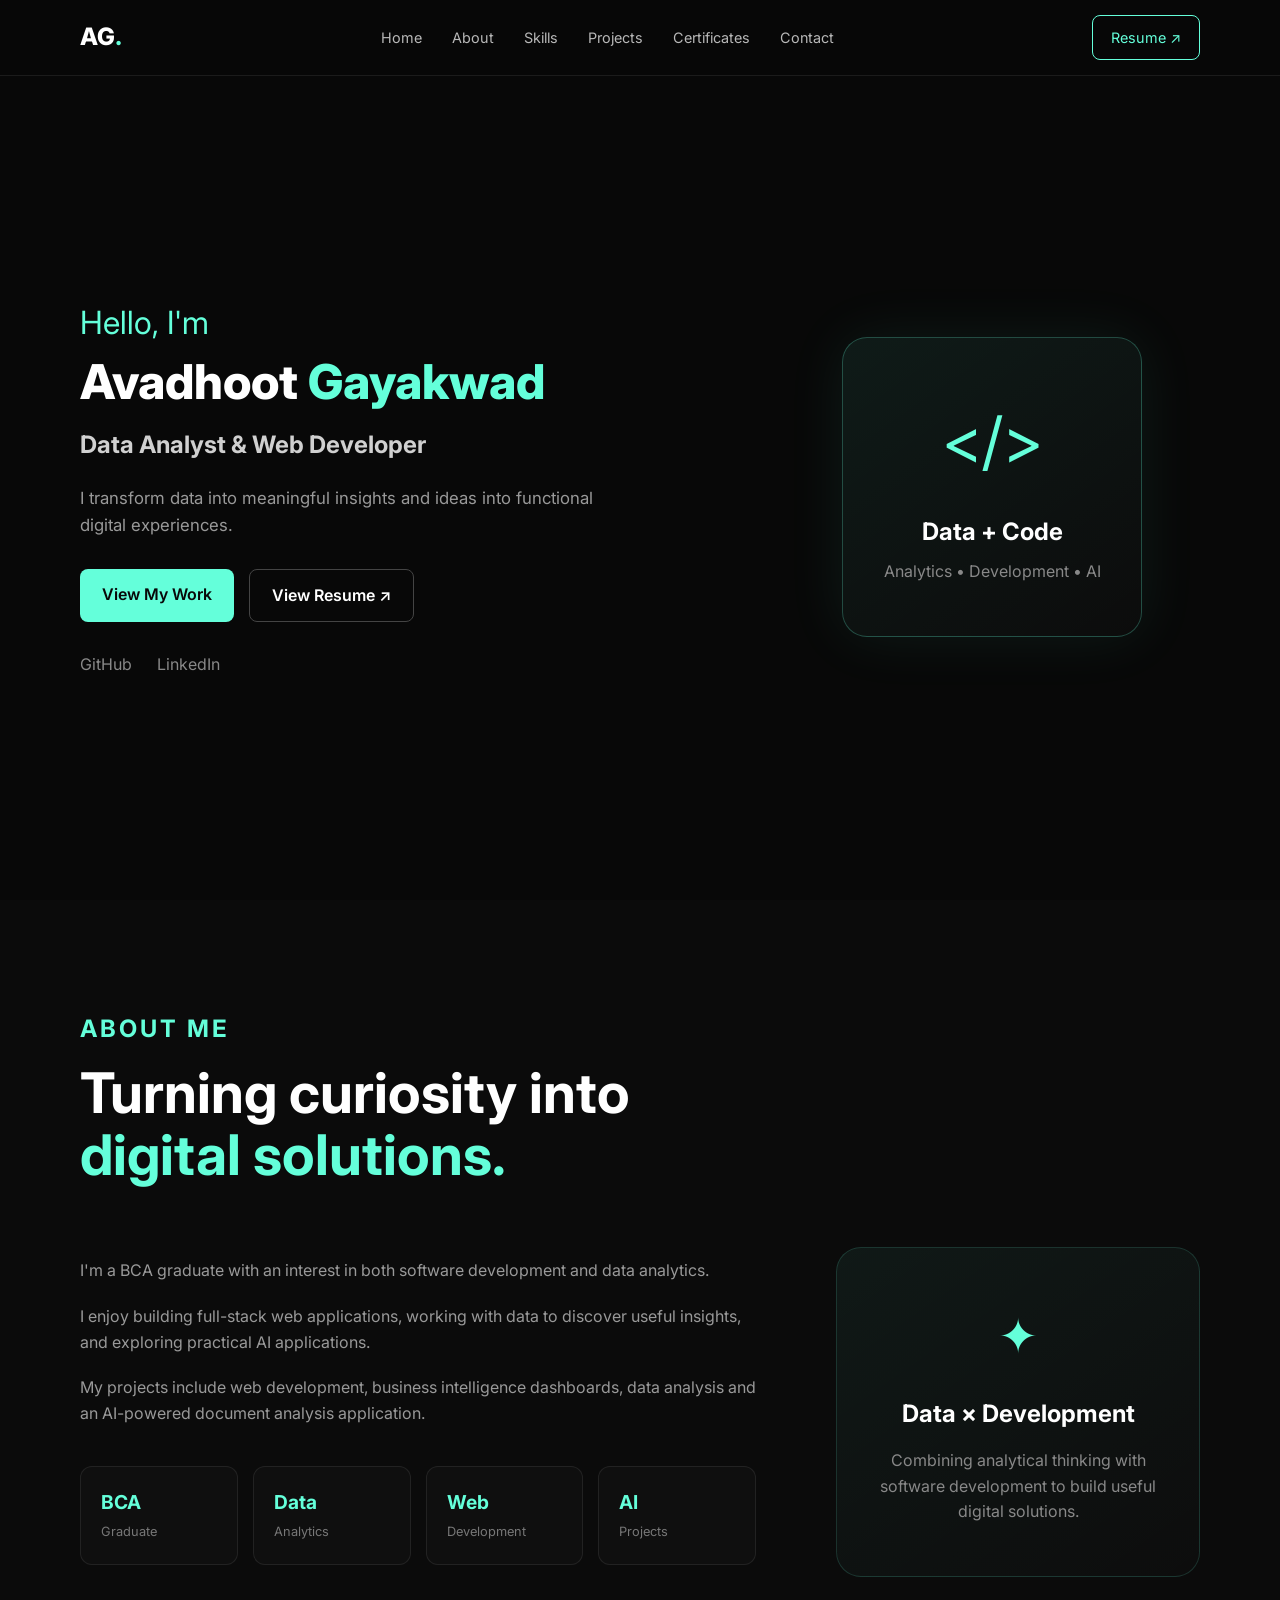
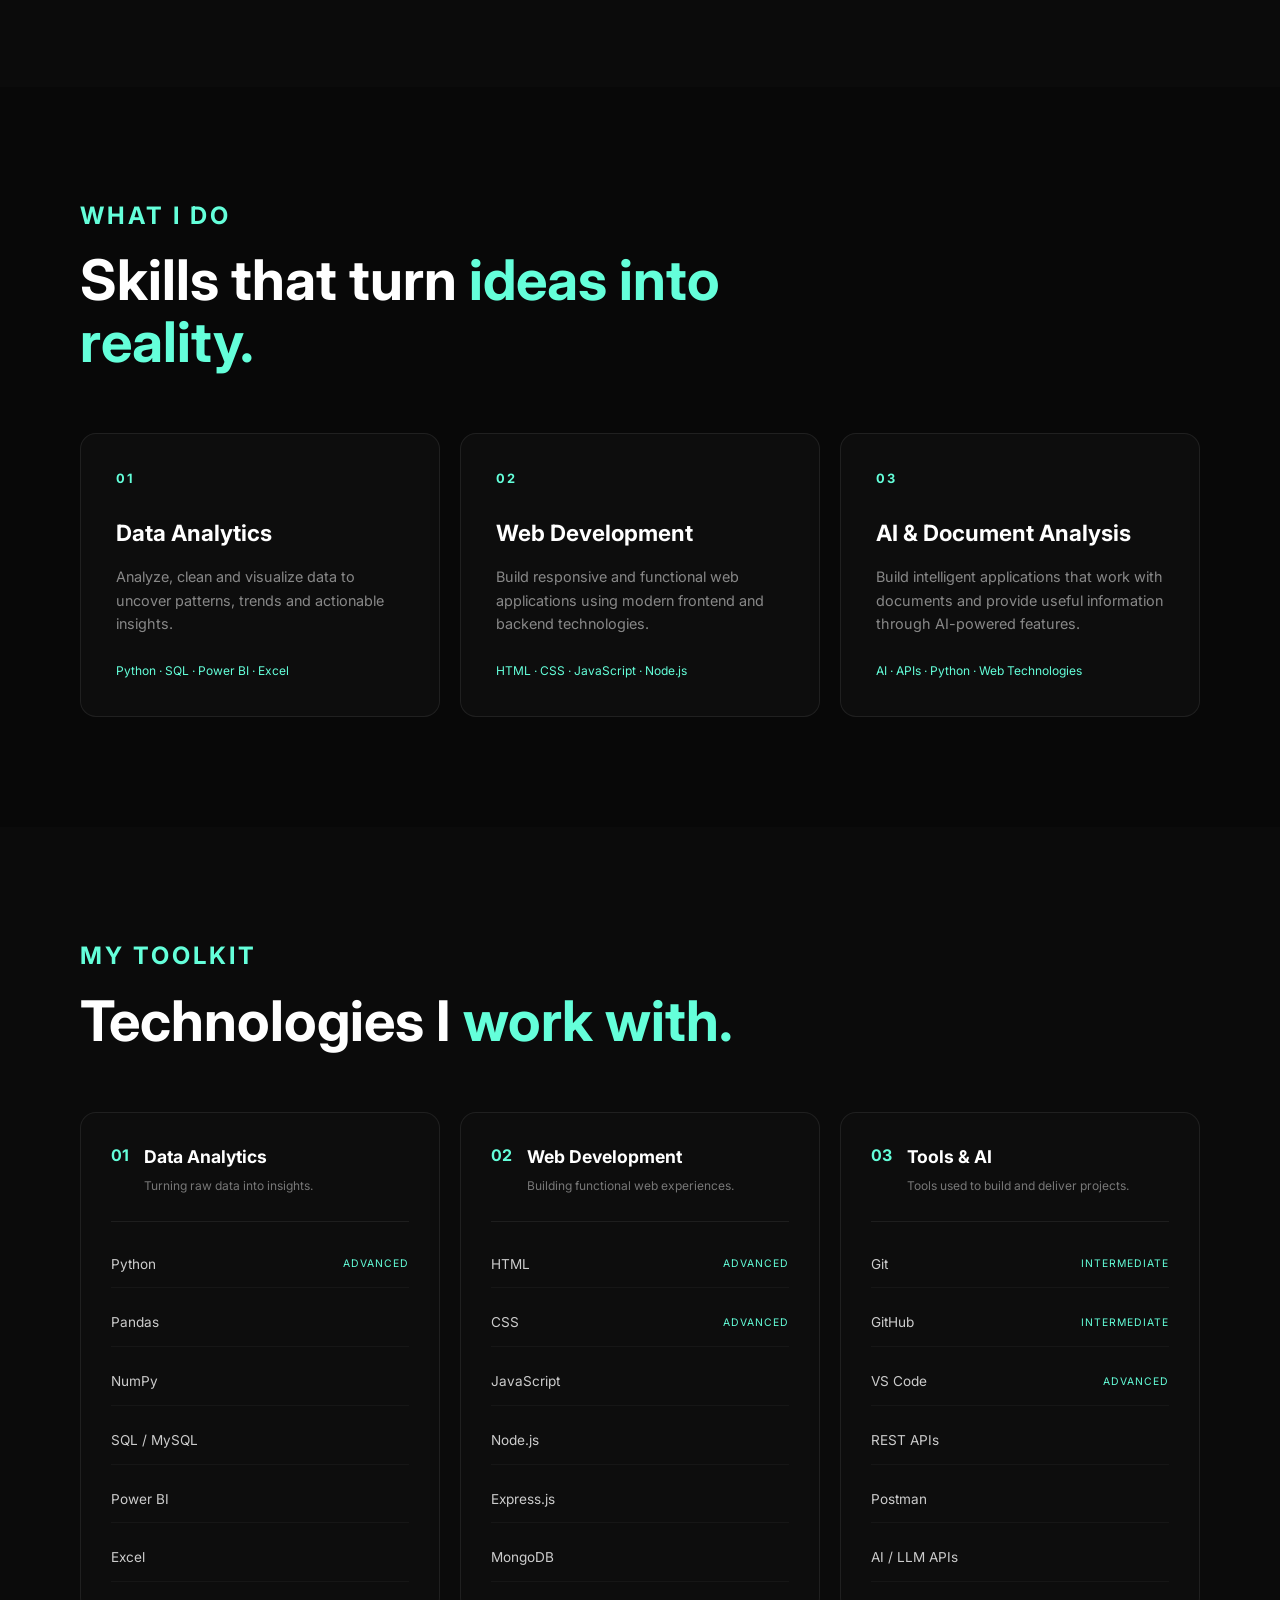
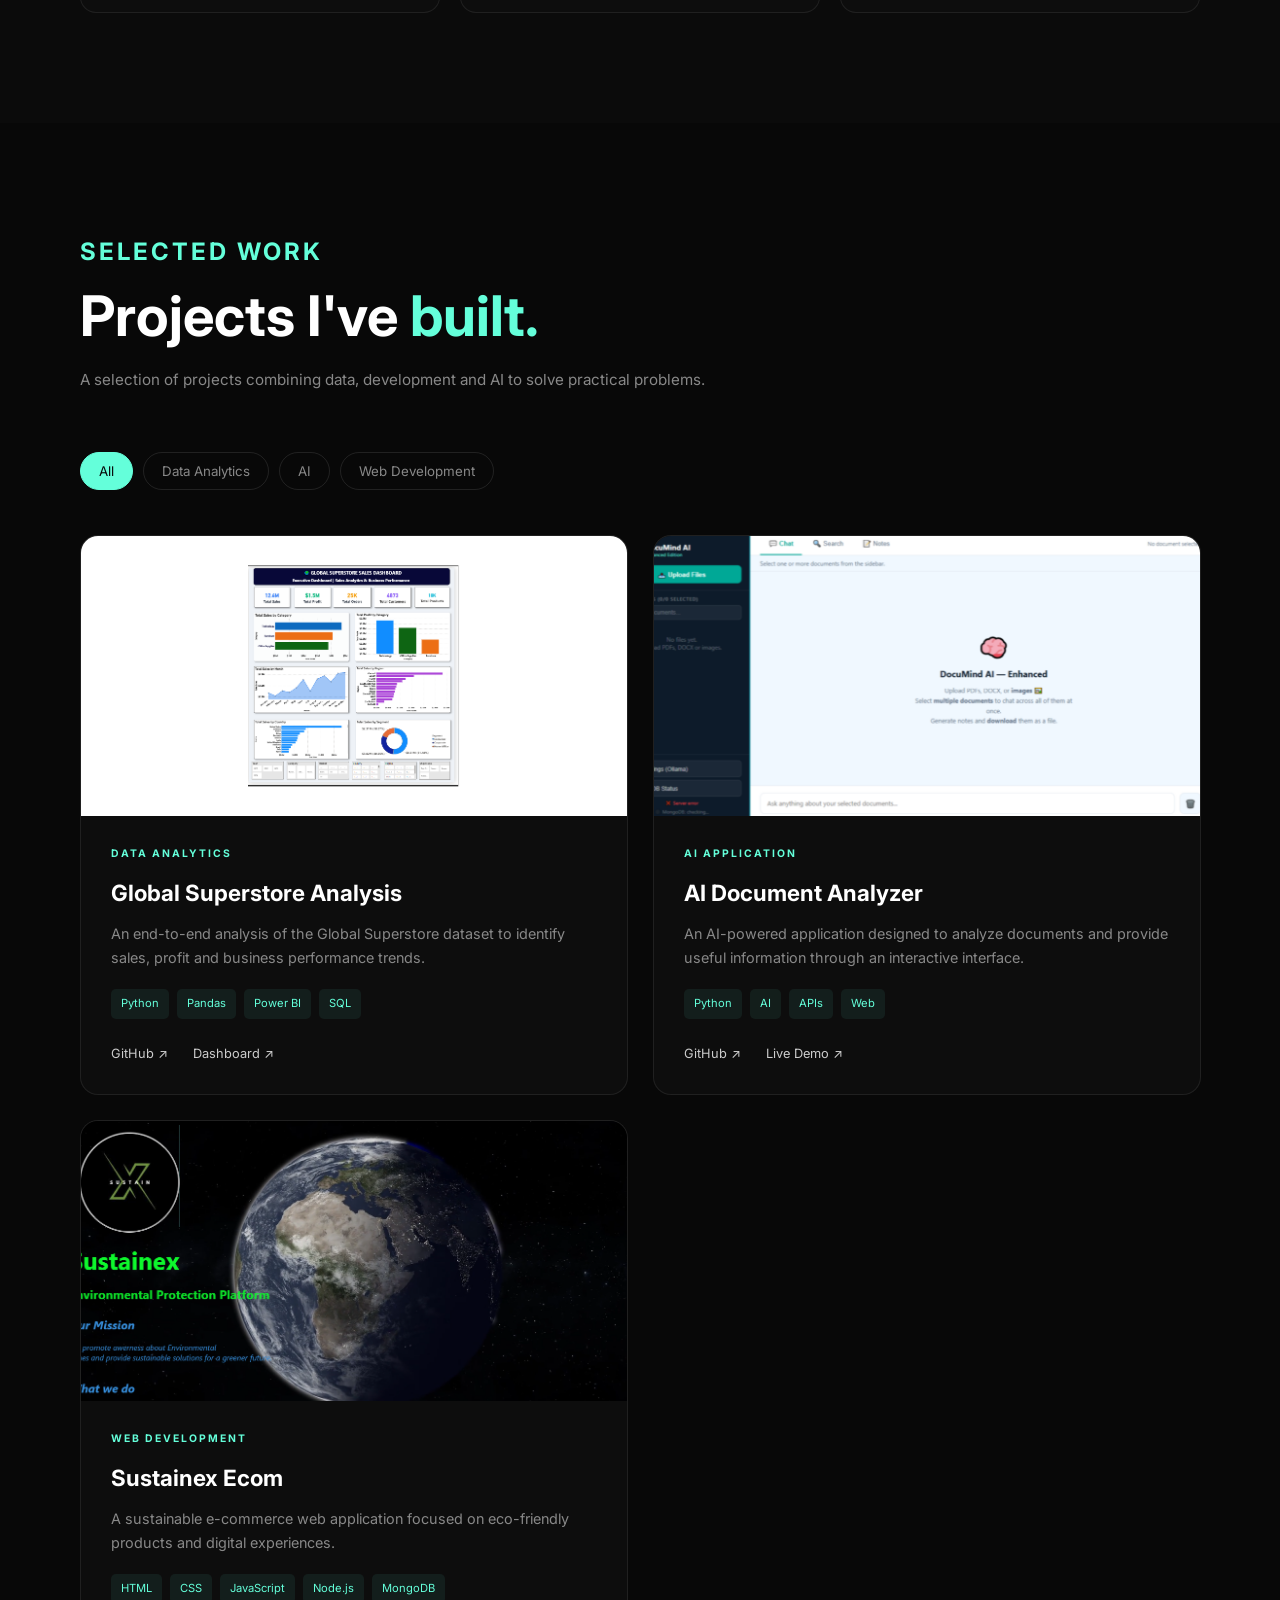
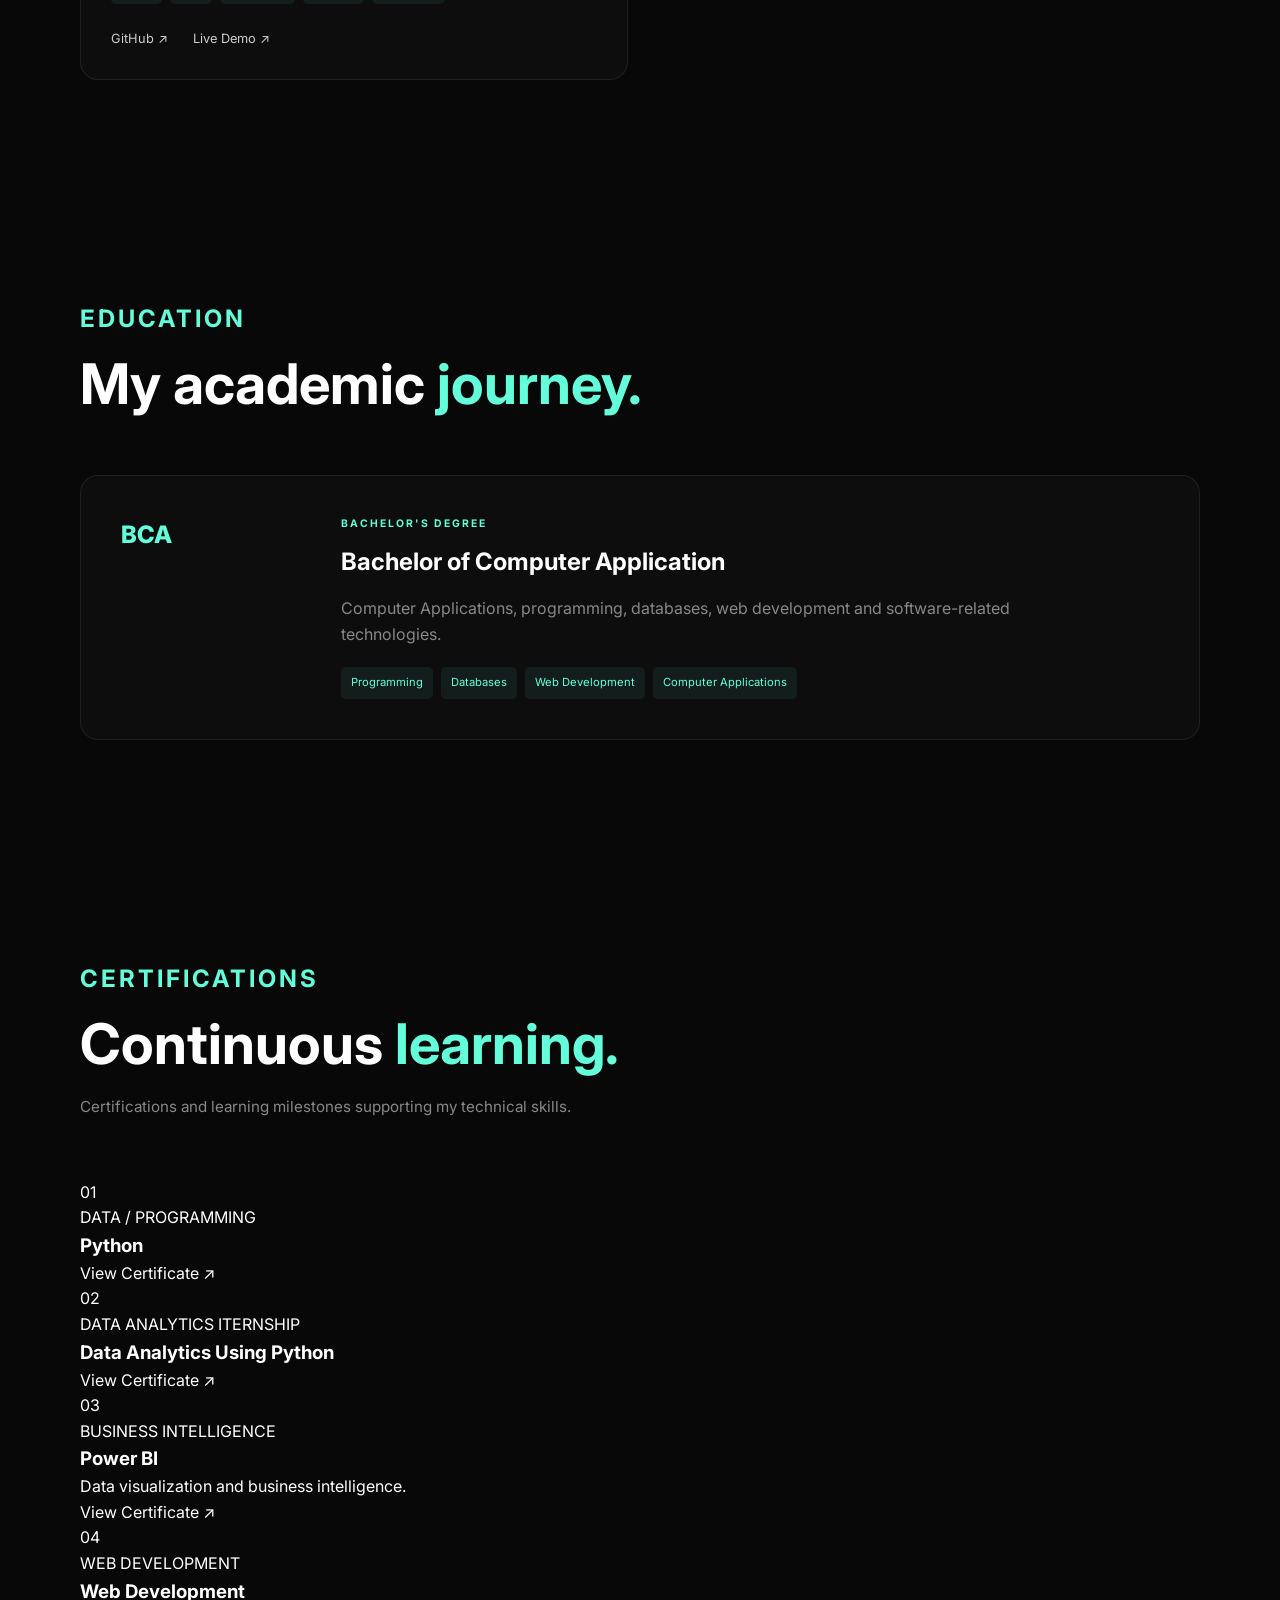
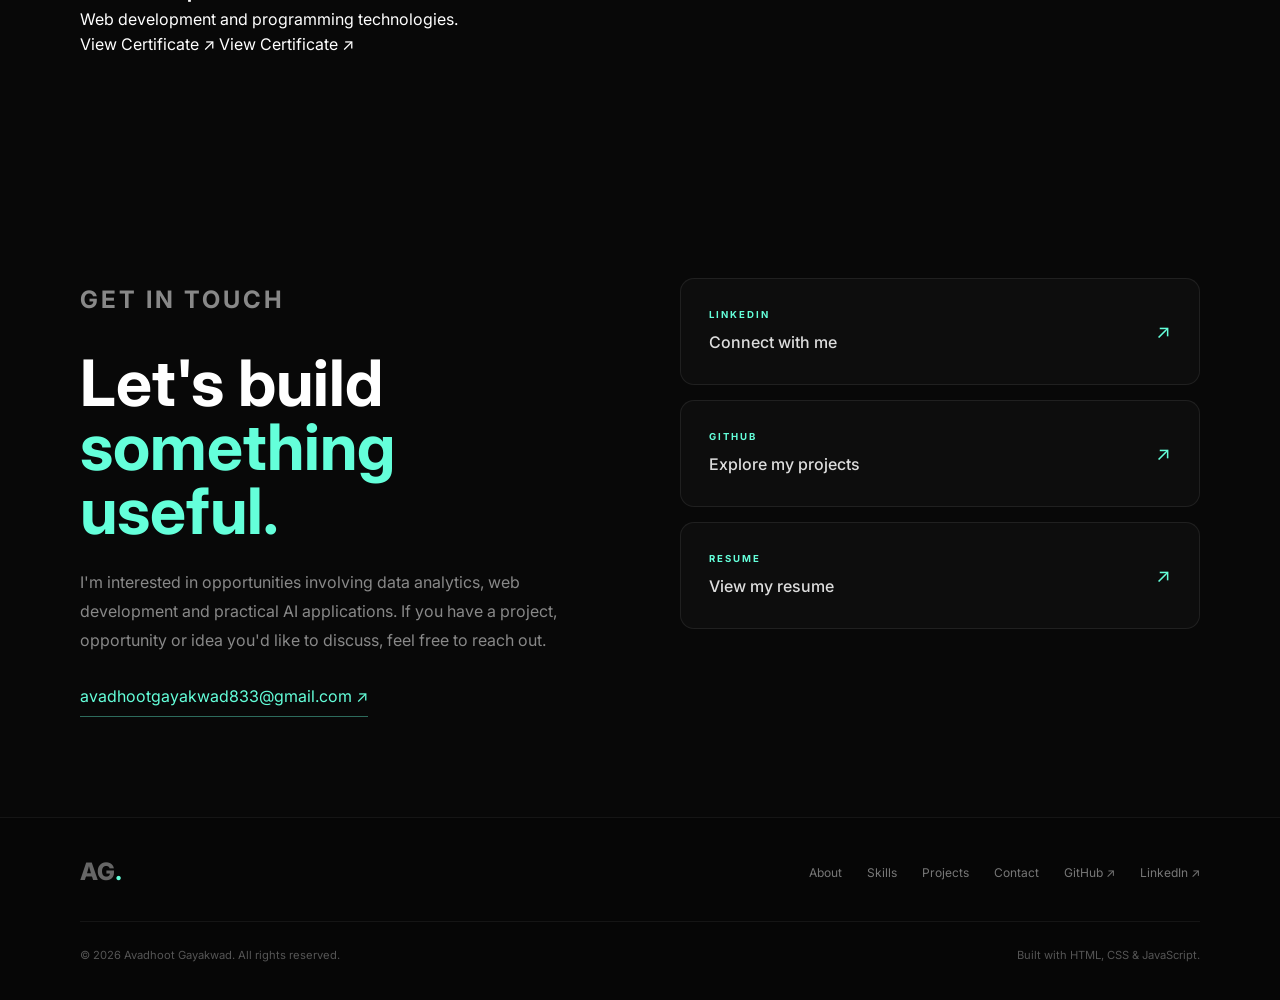
==== index.html @ 8ef0be84 "Initial portfolio website" ====
<!DOCTYPE html>
<html lang="en">
<head>
    <meta charset="UTF-8">

    <meta name="viewport" content="width=device-width, initial-scale=1.0">

    <meta name="description"
          content="Avadhoot Gayakwad - Data Analyst and Web Developer Portfolio"
    >

    <meta
    property="og:title"
    content="Avadhoot Gayakwad | Full Stack Developer & Data Analyst"
    >

    <meta
    property="og:description"
    content="Explore my projects in full-stack development, data analytics, Power BI, and AI applications."
    >

    <meta
    property="og:type"
    content="website"
    >

    <link rel="icon"type="image/png"href="assets/icons/favicon.jpg">

    <title>Avadhoot Gayakwad | Data Analyst & Web Developer</title>

    <!-- Google Font -->
    <link rel="preconnect" href="https://fonts.googleapis.com">
    <link rel="preconnect" href="https://fonts.gstatic.com" crossorigin>

    <link href="https://fonts.googleapis.com/css2?family=Inter:wght@400;500;600;700;800&display=swap"
          rel="stylesheet">

    <!-- CSS -->
    <link rel="stylesheet" href="css/style.css">
</head>

<body>

    <header class="navbar">

    <div class="container nav-container">

        <a href="#home" class="logo">
            AG<span>.</span>
        </a>

        <nav class="nav-menu">

            <a href="#home"class="nav-link">Home</a>
           <a href="#about"class="nav-link">About</a>
            <a href="#skills"class="nav-link">Skills</a>
            <a href="#projects"class="nav-link">Projects</a>
            <a href="#certificates"class="nav-link">Certificates</a>
            <a href="#contact"class="nav-link">Contact</a>

        </nav>

        <a
           href="Resume/Avadhoot_Gayakwad_Resume.pdf"
           class="nav-button"
           target="_blank"
        >
           Resume ↗
        </a>

        <button
    class="mobile-menu-btn"
    aria-label="Open navigation menu"
    aria-expanded="false"
>
    ☰
</button>

    </div>

</header>
<main>

<section id="home" class="hero">

    <div class="container hero-container">

        <div class="hero-content">

            <p class="hero-intro">
                Hello, I'm
            </p>

            <h1>
                Avadhoot
                <span>Gayakwad</span>
            </h1>

            <h2>
                Data Analyst & Web Developer
            </h2>

            <p class="hero-description">
                I transform data into meaningful insights
                and ideas into functional digital experiences.
            </p>

            <div class="hero-buttons">

                <a
                   href="#projects"
                   class="btn btn-primary"
                >
                    View My Work
                </a>

                 <a
                   href="Resume/Avadhoot_Gayakwad_Resume.pdf"
                   class="btn btn-secondary"
                   target="_blank"
                >
                   View Resume ↗
                </a>

            </div>

            <div class="hero-socials">

                <a href="https://github.com/Avadhootgayakwad" target="_blank">
                    GitHub
                </a>

                <a href="https://www.linkedin.com/in/avadhoot-gayakwad-532940318/" target="_blank">
                    LinkedIn
                </a>

            </div>

        </div>

        <div class="hero-visual">

            <div class="hero-card">

                <div class="card-icon">
                    &lt;/&gt;
                </div>

                <h3>
                    Data + Code
                </h3>

                <p>
                    Analytics • Development • AI
                </p>

            </div>

        </div>

    </div>

</section>
    <section
     id="about"
     class="about section reveal"
     >

    <div class="container">

        <div class="section-heading">
            <p class="section-label">ABOUT ME</p>

            <h2>
                Turning curiosity into
                <span>digital solutions.</span>
            </h2>
        </div>


        <div class="about-grid">

            <div class="about-text">

                <p>
                    I'm a BCA graduate with an interest in both software
                    development and data analytics.
                </p>

                <p>
                    I enjoy building full-stack web applications, working
                    with data to discover useful insights, and exploring
                    practical AI applications.
                </p>

                <p>
                    My projects include web development, business
                    intelligence dashboards, data analysis and an
                    AI-powered document analysis application.
                </p>

                <div class="about-highlights">

                    <div class="highlight">
                        <strong>BCA</strong>
                        <span>Graduate</span>
                    </div>

                    <div class="highlight">
                        <strong>Data</strong>
                        <span>Analytics</span>
                    </div>

                    <div class="highlight">
                        <strong>Web</strong>
                        <span>Development</span>
                    </div>

                    <div class="highlight">
                        <strong>AI</strong>
                        <span>Projects</span>
                    </div>

                </div>

            </div>


            <div class="about-card">

                <div class="about-card-icon">
                    ✦
                </div>

                <h3>
                    Data × Development
                </h3>

                <p>
                    Combining analytical thinking with
                    software development to build useful
                    digital solutions.
                </p>

            </div>

        </div>

    </div>

</section>
<section class="services section">

    <div class="container">

        <div class="section-heading">

            <p class="section-label">WHAT I DO</p>

            <h2>
                Skills that turn
                <span>ideas into reality.</span>
            </h2>

        </div>


        <div class="services-grid">


            <div class="service-card">

                <div class="service-number">
                    01
                </div>

                <h3>
                    Data Analytics
                </h3>

                <p>
                    Analyze, clean and visualize data to
                    uncover patterns, trends and actionable
                    insights.
                </p>

                <div class="service-tools">
                    Python · SQL · Power BI · Excel
                </div>

            </div>


            <div class="service-card">

                <div class="service-number">
                    02
                </div>

                <h3>
                    Web Development
                </h3>

                <p>
                    Build responsive and functional web
                    applications using modern frontend
                    and backend technologies.
                </p>

                <div class="service-tools">
                    HTML · CSS · JavaScript · Node.js
                </div>

            </div>


            <div class="service-card">

                <div class="service-number">
                    03
                </div>

                <h3>
                    AI & Document Analysis
                </h3>

                <p>
                    Build intelligent applications that
                    work with documents and provide useful
                    information through AI-powered features.
                </p>

                <div class="service-tools">
                    AI · APIs · Python · Web Technologies
                </div>

            </div>


        </div>

    </div>

</section>
     <section
       id="skills"
       class="skills section reveal"
      >

    <div class="container">

        <div class="section-heading">

            <p class="section-label">MY TOOLKIT</p>

            <h2>
                Technologies I
                <span>work with.</span>
            </h2>

        </div>


        <div class="skills-container">


            <!-- DATA ANALYTICS -->

            <div class="skill-category">

                <div class="skill-category-header">

                    <span class="skill-icon">01</span>

                    <div>
                        <h3>Data Analytics</h3>

                        <p>
                            Turning raw data into insights.
                        </p>
                    </div>

                </div>


                <div class="skills-list">

                    <div class="skill-item">
                        <span>Python</span>
                        <span class="skill-level">Advanced</span>
                    </div>

                    <div class="skill-item">
                        <span>Pandas</span>
                        <span class="skill-level"></span>
                    </div>

                    <div class="skill-item">
                        <span>NumPy</span>
                        <span class="skill-level"></span>
                    </div>

                    <div class="skill-item">
                        <span>SQL / MySQL</span>
                        <span class="skill-level"></span>
                    </div>

                    <div class="skill-item">
                        <span>Power BI</span>
                        <span class="skill-level"></span>
                    </div>

                    <div class="skill-item">
                        <span>Excel</span>
                        <span class="skill-level"></span>
                    </div>

                </div>

            </div>


            <!-- WEB DEVELOPMENT -->

            <div class="skill-category">

                <div class="skill-category-header">

                    <span class="skill-icon">02</span>

                    <div>

                        <h3>Web Development</h3>

                        <p>
                            Building functional web experiences.
                        </p>

                    </div>

                </div>


                <div class="skills-list">

                    <div class="skill-item">
                        <span>HTML</span>
                        <span class="skill-level">Advanced</span>
                    </div>

                    <div class="skill-item">
                        <span>CSS</span>
                        <span class="skill-level">Advanced</span>
                    </div>

                    <div class="skill-item">
                        <span>JavaScript</span>
                        <span class="skill-level"></span>
                    </div>

                    <div class="skill-item">
                        <span>Node.js</span>
                        <span class="skill-level"></span>
                    </div>

                    <div class="skill-item">
                        <span>Express.js</span>
                        <span class="skill-level"></span>
                    </div>

                    <div class="skill-item">
                        <span>MongoDB</span>
                        <span class="skill-level"></span>
                    </div>

                </div>

            </div>


            <!-- TOOLS & AI -->

            <div class="skill-category">

                <div class="skill-category-header">

                    <span class="skill-icon">03</span>

                    <div>

                        <h3>Tools & AI</h3>

                        <p>
                            Tools used to build and deliver projects.
                        </p>

                    </div>

                </div>


                <div class="skills-list">

                    <div class="skill-item">
                        <span>Git</span>
                        <span class="skill-level">Intermediate</span>
                    </div>

                    <div class="skill-item">
                        <span>GitHub</span>
                        <span class="skill-level">Intermediate</span>
                    </div>

                    <div class="skill-item">
                        <span>VS Code</span>
                        <span class="skill-level">Advanced</span>
                    </div>

                    <div class="skill-item">
                        <span>REST APIs</span>
                        <span class="skill-level"></span>
                    </div>

                    <div class="skill-item">
                        <span>Postman</span>
                        <span class="skill-level"></span>
                    </div>

                    <div class="skill-item">
                        <span>AI / LLM APIs</span>
                        <span class="skill-level"></span>
                    </div>

                </div>

            </div>


        </div>

    </div>

</section>
  <section
    id="projects"
    class="projects section reveal"
   >

    <div class="container">

        <div class="section-heading">

            <p class="section-label">SELECTED WORK</p>

            <h2>
                Projects I've
                <span>built.</span>
            </h2>

            <p class="section-subtitle">
                A selection of projects combining data,
                development and AI to solve practical problems.
            </p>

        </div>


        <!-- PROJECT FILTER -->

        <div class="project-filters">

            <button class="filter-btn active" data-filter="all">
                All
            </button>

            <button class="filter-btn" data-filter="analytics">
                Data Analytics
            </button>

            <button class="filter-btn" data-filter="ai">
                AI
            </button>

            <button class="filter-btn" data-filter="web">
                Web Development
            </button>

        </div>


        <!-- PROJECT GRID -->

        <div class="projects-grid">


            <!-- PROJECT 1 -->

            <article class="project-card reveal"data-category="analytics">

                <div class="project-image">

                    <img
                        src="Images/Dashboard/superstore-main.png"
                        alt="Global Superstore Power BI Dashboard"
                    >

                    <div class="project-overlay">

                        <a
                           href="projects/global-superstore.html"
                           class="project-link"
                        >
                          View Project ↗
                        </a>

                    </div>

                </div>


                <div class="project-content">

                    <div class="project-meta">
                        DATA ANALYTICS
                    </div>

                    <h3>
                        Global Superstore Analysis
                    </h3>

                    <p>
                        An end-to-end analysis of the Global
                        Superstore dataset to identify sales,
                        profit and business performance trends.
                    </p>


                    <div class="project-tech">

                        <span>Python</span>
                        <span>Pandas</span>
                        <span>Power BI</span>
                        <span>SQL</span>

                    </div>


                    <div class="project-actions">

                        <a href="#" target="_blank">
                            GitHub ↗
                        </a>

                        <a href="#" target="_blank">
                            Dashboard ↗
                        </a>

                    </div>

                </div>

            </article>


            <!-- PROJECT 2 -->

            <article class="project-card reveal"style="transition-delay: 0.1s;"data-category="ai">

                <div class="project-image">

                    <img
                        src="Images/AI-Document-Analyzer/ai-home.png"
                        alt="AI Document Analyzer"
                    >
                    <img
                        src="Images/AI-Document-Analyzer/ai2.png"
                        alt="AI Document Analyzer"
                    >

                    <div class="project-overlay">

                        <a
                          href="projects/ai-document-analyzer.html"
                          class="project-link"
                        >
                        View Project ↗
                        </a>

                    </div>

                </div>


                <div class="project-content">

                    <div class="project-meta">
                        AI APPLICATION
                    </div>

                    <h3>
                        AI Document Analyzer
                    </h3>

                    <p>
                        An AI-powered application designed to
                        analyze documents and provide useful
                        information through an interactive interface.
                    </p>


                    <div class="project-tech">

                        <span>Python</span>
                        <span>AI</span>
                        <span>APIs</span>
                        <span>Web</span>

                    </div>


                    <div class="project-actions">

                        <a href="#" target="_blank">
                            GitHub ↗
                        </a>

                        <a href="#" target="_blank">
                            Live Demo ↗
                        </a>

                    </div>

                </div>

            </article>


            <!-- PROJECT 3 -->

            <article class="project-card reveal"style="transition-delay: 0.2s;"data-category="web">

                <div class="project-image">

                    <img
                        src="Images/Web-Projects/sustainex-home.png"
                        alt="Sustainex Ecom website"
                    >

                    <div class="project-overlay">

                        <a
                           href="projects/sustainex-ecom.html"
                           class="project-link"
                        >
                           View Project ↗
                        </a>

                    </div>

                </div>


                <div class="project-content">

                    <div class="project-meta">
                        WEB DEVELOPMENT
                    </div>

                    <h3>
                        Sustainex Ecom
                    </h3>

                    <p>
                        A sustainable e-commerce web application
                        focused on eco-friendly products and
                        digital experiences.
                    </p>


                    <div class="project-tech">

                        <span>HTML</span>
                        <span>CSS</span>
                        <span>JavaScript</span>
                        <span>Node.js</span>
                        <span>MongoDB</span>

                    </div>


                    <div class="project-actions">

                        <a href="#" target="_blank">
                            GitHub ↗
                        </a>

                        <a href="#" target="_blank">
                            Live Demo ↗
                        </a>

                    </div>

                </div>

            </article>


        </div>

    </div>

</section>
  <section
    id="education"
    class="education section reveal"
   >

    <div class="container">

        <div class="section-heading">

            <p class="section-label">
                EDUCATION
            </p>

            <h2>
                My academic
                <span>journey.</span>
            </h2>

        </div>


        <div class="education-card">

            <div class="education-year">
                BCA
            </div>


            <div class="education-content">

                <p class="education-type">
                    BACHELOR'S DEGREE
                </p>

                <h3>
                    Bachelor of Computer Application
                </h3>

                <p class="education-description">
                    Computer Applications, programming,
                    databases, web development and
                    software-related technologies.
                </p>

                <div class="education-tags">

                    <span>Programming</span>
                    <span>Databases</span>
                    <span>Web Development</span>
                    <span>Computer Applications</span>

                </div>

            </div>

        </div>

    </div>

</section>
    <section
    id="certificates"
    class="certificates section reveal"
    >

    <div class="container">

        <div class="section-heading">

            <p class="section-label">
                CERTIFICATIONS
            </p>

            <h2>
                Continuous
                <span>learning.</span>
            </h2>

            <p class="section-subtitle">
                Certifications and learning milestones
                supporting my technical skills.
            </p>

        </div>


        <div class="certificates-grid">


            <article class="certificate-card">

                <div class="certificate-number">
                    01
                </div>

                <div>

                    <p class="certificate-category">
                        DATA / PROGRAMMING
                    </p>

                    <h3>
                        Python
                    </h3>

                    <p>
                       
                    </p>

                    <a
                        href="#"
                        class="certificate-link"
                        target="_blank"
                    >
                        View Certificate ↗
                    </a>

                </div>

            </article>



            <article class="certificate-card">

                <div class="certificate-number">
                    02
                </div>

                <div>

                    <p class="certificate-category">
                        DATA ANALYTICS ITERNSHIP
                    </p>

                    <h3>
                        Data Analytics Using Python
                    </h3>

                    <p>
                        
                    </p>

                    <a
                        href="Certificates/InterneShip.pdf"
                        class="certificate-link"
                        target="_blank"
                    >
                        View Certificate ↗
                    </a>

                </div>

            </article>



            <article class="certificate-card">

                <div class="certificate-number">
                    03
                </div>

                <div>

                    <p class="certificate-category">
                        BUSINESS INTELLIGENCE
                    </p>

                    <h3>
                        Power BI
                    </h3>

                    <p>
                        Data visualization and
                        business intelligence.
                    </p>

                    <a
                        href="Certificates/PowerBI_Certification.pdf"
                        class="certificate-link"
                        target="_blank"
                    >
                        View Certificate ↗
                    </a>

                </div>

            </article>



            <article class="certificate-card">

                <div class="certificate-number">
                    04
                </div>

                <div>

                    <p class="certificate-category">
                        WEB DEVELOPMENT
                    </p>

                    <h3>
                        Web Development
                    </h3>

                    <p>
                        Web development and
                        programming technologies.
                    </p>

                    <a
                        href="Certificates/backend.pdf"
                        class="certificate-link"
                        target="_blank"
                    >
                        View Certificate ↗
                    </a>
                     <a
                        href="Certificates/FrontEndCertification.jpg"
                        class="certificate-link"
                        target="_blank"
                    >
                        View Certificate ↗
                    </a>

                </div>

            </article>


        </div>

    </div>

</section>
   <section
    id="contact"
    class="contact section reveal"
    >
    <div class="container">

        <div class="contact-grid">


            <!-- LEFT SIDE -->

            <div class="contact-intro">

                <p class="section-label">
                    GET IN TOUCH
                </p>


                <h2>

                    Let's build
                    <span>something useful.</span>

                </h2>


                <p>

                    I'm interested in opportunities involving
                    data analytics, web development and
                    practical AI applications.

                    If you have a project, opportunity or
                    idea you'd like to discuss, feel free
                    to reach out.

                </p>


                <a
                    href="mailto:avadhootgayakwad833@gmail.com"
                    class="email-link"
                >
                    avadhootgayakwad833@gmail.com ↗
                </a>

            </div>



            <!-- RIGHT SIDE -->

            <div class="contact-links">


                <a
                    href="https://www.linkedin.com/in/avadhoot-gayakwad-532940318/"
                    class="contact-card"
                    target="_blank"
                >

                    <div>

                        <span class="contact-type">
                            LINKEDIN
                        </span>

                        <h3>
                            Connect with me
                        </h3>

                    </div>

                    <span class="contact-arrow">
                        ↗
                    </span>

                </a>



                <a
                    href="https://github.com/Avadhootgayakwad"
                    class="contact-card"
                    target="_blank"
                >

                    <div>

                        <span class="contact-type">
                            GITHUB
                        </span>

                        <h3>
                            Explore my projects
                        </h3>

                    </div>

                    <span class="contact-arrow">
                        ↗
                    </span>

                </a>



                <a
                    href="Resume/Avadhoot_Gayakwad_Resume.pdf"
                    class="contact-card"
                    target="_blank"
                >

                    <div>

                        <span class="contact-type">
                            RESUME
                        </span>

                        <h3>
                            View my resume
                        </h3>

                    </div>

                    <span class="contact-arrow">
                        ↗
                    </span>

                </a>


            </div>

        </div>

    </div>

</section>
<footer class="footer">

    <div class="container">


        <div class="footer-top">


            <a
                href="#home"
                class="logo"
            >
                AG<span>.</span>
            </a>


            <div class="footer-links">

                <a href="#about">
                    About
                </a>

                <a href="#skills">
                    Skills
                </a>

                <a href="#projects">
                    Projects
                </a>

                <a href="#contact">
                    Contact
                </a>

                <a href="https://github.com/Avadhootgayakwad"
                   target="_blank"
                    rel="noopener noreferrer"
                 >
                       GitHub ↗
                </a>

                <a href="https://www.linkedin.com/in/avadhoot-gayakwad-532940318/"
                    target="_blank"
                    rel="noopener noreferrer"
                >
                        LinkedIn ↗
                 </a>

            </div>


        </div>


        <div class="footer-bottom">


            <p>
                © 2026 Avadhoot Gayakwad.
                All rights reserved.
            </p>


            <p>
                Built with HTML, CSS & JavaScript.
            </p>


        </div>


    </div>

</footer>

</main>


    <!-- JavaScript -->
    <script src="js/script.js"></script>

</body>
</html>
---- css/style.css ----
html {
    scroll-behavior: smooth;
}


/* ================================
   GLOBAL RESET
================================ */

* {
    box-sizing: border-box;
}

html,
body {
    margin: 0;

    padding: 0;

    width: 100%;

    overflow-x: hidden;
}
/* ================================
   SCROLL REVEAL
================================ */

.reveal {
    opacity: 0;

    transform: translateY(35px);

    transition:
        opacity 0.8s ease,
        transform 0.8s ease;
}

.reveal.active {
    opacity: 1;

    transform: translateY(0);
}

/* ================================
   PAGE LOAD
================================ */

body {
    animation: pageLoad 0.8s ease;
}

@keyframes pageLoad {

    from {
        opacity: 0;
    }

    to {
        opacity: 1;
    }

}


/* ================================
   RESET
================================ */

* {
    margin: 0;
    padding: 0;
    box-sizing: border-box;
}

html {
    scroll-behavior: smooth;
}

body {
    font-family: "Inter", sans-serif;
    background: #080808;
    color: #ffffff;
    line-height: 1.6;
}

a {
    text-decoration: none;
    color: inherit;
}

.container {
    width: min(1120px, calc(100% - 40px));

    margin: 0 auto;
}


/* ================================
   NAVBAR
================================ */

.navbar {
    position: fixed;
    top: 0;
    left: 0;
    width: 100%;

    z-index: 1000;

    background: rgba(8, 8, 8, 0.8);
    backdrop-filter: blur(12px);

    border-bottom: 1px solid rgba(255, 255, 255, 0.08);
}

.nav-container {
    height: 75px;

    display: flex;
    align-items: center;
    justify-content: space-between;
}

.logo {
    font-size: 1.5rem;
    font-weight: 800;
}

.logo span {
    color: #64ffda;
}

.nav-menu {
    display: flex;
    gap: 30px;
}

.nav-menu a {
    color: #b8b8b8;
    font-size: 0.9rem;

    transition: 0.3s;
}

.nav-menu a:hover {
    color: #64ffda;
}

.nav-button {
    padding: 10px 18px;

    border: 1px solid #64ffda;
    border-radius: 8px;

    color: #64ffda;

    font-size: 0.9rem;

    transition: 0.3s;
}

.nav-button:hover {
    background: #64ffda;
    color: #080808;
}


/* ================================
   HERO
================================ */

.hero {
    min-height: 100vh;

    display: flex;
    align-items: center;

    padding-top: 75px;
}

.hero-container {
    display: grid;

    grid-template-columns: 1.2fr 0.8fr;

    gap: 80px;

    align-items: center;
}

.hero-intro {
    color: #64ffda;

    font-size: 2rem;

    margin-bottom: 10px;
}

.hero h1 {
    font-size: clamp(3rem, 3vw, 3rem);

    line-height: 1;

    font-weight: 800;

    margin-bottom: 20px;
}

.hero h1 span {
    color: #64ffda;
}

.hero h2 {
    font-size: 1.5rem;

    color: #d0d0d0;

    margin-bottom: 20px;
}

.hero-description {
    max-width: 550px;

    color: #999;

    font-size: 1.05rem;

    margin-bottom: 30px;
}


/* ================================
   BUTTONS
================================ */

.hero-buttons {
    display: flex;

    gap: 15px;

    margin-bottom: 30px;
}

.btn {
    padding: 13px 22px;

    border-radius: 8px;

    font-weight: 600;

    transition: 0.3s;
}

.btn-primary {
    background: #64ffda;
    color: #080808;
}

.btn-primary:hover {
    transform: translateY(-3px);
}

.btn-secondary {
    border: 1px solid #444;

    color: #fff;
}

.btn-secondary:hover {
    border-color: #64ffda;
    color: #64ffda;
}


/* ================================
   SOCIALS
================================ */

.hero-socials {
    display: flex;
    gap: 25px;
}

.hero-socials a {
    color: #888;

    transition: 0.3s;
}

.hero-socials a:hover {
    color: #64ffda;
}


/* ================================
   HERO VISUAL
================================ */

.hero-visual {
    display: flex;
    justify-content: center;
}

.hero-card {
    width: 300px;
    height: 300px;

    border: 1px solid rgba(100, 255, 218, 0.25);

    border-radius: 25px;

    background:
        linear-gradient(
            145deg,
            rgba(100, 255, 218, 0.08),
            rgba(255, 255, 255, 0.02)
        );

    display: flex;

    flex-direction: column;

    align-items: center;

    justify-content: center;

    text-align: center;

    box-shadow:
        0 0 60px rgba(100, 255, 218, 0.08);
}

.card-icon {
    font-size: 4rem;

    color: #64ffda;

    margin-bottom: 20px;
}

.hero-card h3 {
    font-size: 1.5rem;

    margin-bottom: 8px;
}

.hero-card p {
    color: #888;
}
/* ================================
   MOBILE
================================ */

@media (max-width: 800px) {

    .nav-menu {
        display: none;
    }

    .nav-button {
        display: none;
    }

    .hero-container {
        grid-template-columns: 1fr;

        text-align: center;

        gap: 50px;
    }

    .hero-description {
        margin-left: auto;
        margin-right: auto;
    }

    .hero-buttons {
        justify-content: center;
    }

    .hero-socials {
        justify-content: center;
    }

    .hero-visual {
        padding-bottom: 50px;
    }

}
/* ================================
   SECTIONS
================================ */

.section {
    padding: 110px 0;
}

@media (max-width: 800px) {

    .section {
        padding: 80px 0;
    }

}

@media (max-width: 500px) {

    .section {
        padding: 65px 0;
    }

}

.section-heading {
    max-width: 700px;
    margin-bottom: 60px;
}

.section-label {
    color: #64ffda;
    font-size: 1.5rem;
    font-weight: 700;
    letter-spacing: 3px;
    margin-bottom: 15px;
}

.section-heading h2 {
    font-size: clamp(2rem, 5vw, 3.5rem);
    line-height: 1.1;
}

.section-heading h2 span {
    color: #64ffda;
}


/* ================================
   ABOUT
================================ */

.about {
    background: #0b0b0b;
}

.about-grid {
    display: grid;

    grid-template-columns: 1.3fr 0.7fr;

    gap: 80px;

    align-items: center;
}

.about-text p {
    color: #999;

    margin-bottom: 20px;

    font-size: 1rem;
}

.about-highlights {
    display: grid;

    grid-template-columns: repeat(4, 1fr);

    gap: 15px;

    margin-top: 40px;
}

.highlight {
    padding: 20px;

    border: 1px solid rgba(255,255,255,0.08);

    border-radius: 12px;

    background: rgba(255,255,255,0.02);
}

.highlight strong {
    display: block;

    color: #64ffda;

    font-size: 1.2rem;
}

.highlight span {
    color: #777;

    font-size: 0.8rem;
}


.about-card {
    min-height: 330px;

    padding: 40px;

    border: 1px solid rgba(100,255,218,0.15);

    border-radius: 25px;

    background:
        linear-gradient(
            145deg,
            rgba(100,255,218,0.06),
            rgba(255,255,255,0.01)
        );

    display: flex;

    flex-direction: column;

    justify-content: center;

    text-align: center;
}

.about-card-icon {
    font-size: 3rem;

    color: #64ffda;

    margin-bottom: 20px;
}

.about-card h3 {
    font-size: 1.5rem;

    margin-bottom: 15px;
}

.about-card p {
    color: #888;
}


/* ================================
   SERVICES
================================ */

.services-grid {
    display: grid;

    grid-template-columns: repeat(3, 1fr);

    gap: 20px;
}

.service-card {
    padding: 35px;

    border: 1px solid rgba(255,255,255,0.08);

    border-radius: 16px;

    background: #0d0d0d;

    transition: 0.35s;
}

.service-card:hover {
    transform: translateY(-8px);

    border-color: rgba(100,255,218,0.35);

    box-shadow:
        0 20px 50px rgba(0,0,0,0.3);
}

.service-number {
    color: #64ffda;

    font-size: 0.8rem;

    font-weight: 700;

    letter-spacing: 2px;

    margin-bottom: 25px;
}

.service-card h3 {
    font-size: 1.4rem;

    margin-bottom: 15px;
}

.service-card p {
    color: #888;

    font-size: 0.9rem;

    margin-bottom: 25px;
}

.service-tools {
    color: #64ffda;

    font-size: 0.75rem;

    line-height: 1.8;
}


/* ================================
   SKILLS
================================ */

.skills {
    background: #0b0b0b;
}

.skills-container {
    display: grid;

    grid-template-columns: repeat(3, 1fr);

    gap: 20px;

    
}

.skill-category {
    padding: 30px;

    border: 1px solid rgba(255,255,255,0.08);

    border-radius: 16px;

    background: #0d0d0d;

    
}
.skill-category:hover {
    transform: translateY(-6px);

    border-color: rgba(100,255,218,0.3);

   background: #101010;
    
}
.skill-category{
    transition:
        transform 0.3s ease,
        border-color 0.3s ease,
        background 0.3s ease;
}

.skill-category-header {
    display: flex;

    gap: 15px;

    align-items: flex-start;

    padding-bottom: 25px;

    margin-bottom: 20px;

    border-bottom: 1px solid rgba(255,255,255,0.07);
}

.skill-icon {
    color: #64ffda;

    font-weight: 700;
}

.skill-category-header h3 {
    font-size: 1.1rem;

    margin-bottom: 5px;
}

.skill-category-header p {
    color: #777;

    font-size: 0.75rem;
}

.skills-list {
    display: flex;

    flex-direction: column;

    gap: 12px;
}

.skill-item {
    display: flex;

    justify-content: space-between;

    align-items: center;

    padding: 12px 0;

    border-bottom: 1px solid rgba(255,255,255,0.04);

    color: #ccc;

    font-size: 0.85rem;
}

.skill-level {
    color: #64ffda;

    font-size: 0.65rem;

    text-transform: uppercase;

    letter-spacing: 1px;
}
@media (max-width: 900px) {

    .about-grid {
        grid-template-columns: 1fr;
        gap: 50px;
    }

    .services-grid {
        grid-template-columns: 1fr;
    }

    .skills-container {
        grid-template-columns: 1fr;
    }

}


@media (max-width: 600px) {

    .section {
        padding: 90px 0;
    }

    .about-highlights {
        grid-template-columns: repeat(2, 1fr);
    }

    .skills-container {
    transition:
        transform 0.3s ease,
        border-color 0.3s ease,
        background 0.3s ease;
}

.skills-container {
    transform: translateY(-6px);

    border-color: rgba(100,255,218,0.3);

    background: #101010;
}

    .skill-category {
        padding: 25px;
    }

}
/* ================================
   PROJECTS
================================ */

.projects {
    background: #080808;
}

.section-subtitle {
    max-width: 650px;

    color: #888;

    margin-top: 20px;

    font-size: 0.95rem;
}


/* PROJECT FILTERS */

.project-filters {
    display: flex;

    flex-wrap: wrap;

    gap: 10px;

    margin-bottom: 45px;
}

.filter-btn {
    border: 1px solid rgba(255,255,255,0.1);

    background: transparent;

    color: #888;

    padding: 10px 18px;

    border-radius: 30px;

    cursor: pointer;

    font-family: inherit;

    transition: 0.3s;
}

.filter-btn:hover,
.filter-btn.active {
    background: #64ffda;

    border-color: #64ffda;

    color: #080808;
}


/* PROJECT GRID */

.projects-grid {
    display: grid;

    grid-template-columns: repeat(2, 1fr);

    gap: 25px;
}


/* PROJECT CARD */

.project-card {
    overflow: hidden;

    border: 1px solid rgba(255,255,255,0.08);

    border-radius: 18px;

    background: #0d0d0d;

    will-change: transform;

    transition:
        transform 0.35s ease,
        border-color 0.35s ease,
        box-shadow 0.35s ease;
}


.project-card:hover {
    transform: translateY(-10px) scale(1.01);
}

/* PROJECT IMAGE */

.project-image {
    position: relative;

    height: 280px;

    overflow: hidden;

    background: #111;
}

.project-image img {
    width: 100%;

    height: 100%;

    object-fit: cover;

    display: block;

    transition: 0.5s;
}

.project-card:hover .project-image img {
    transform: scale(1.05);
}


/* IMAGE OVERLAY */

.project-overlay {
    position: absolute;

    inset: 0;

    background: rgba(0,0,0,0.65);

    display: flex;

    align-items: center;

    justify-content: center;

    opacity: 0;

    transition: 0.3s;
}

.project-card:hover .project-overlay {
    opacity: 1;
}

.project-link {
    border: 1px solid #64ffda;

    color: #64ffda;

    padding: 12px 20px;

    border-radius: 8px;

    font-size: 0.85rem;
}


/* PROJECT CONTENT */

.project-content {
    padding: 30px;
}

.project-meta {
    color: #64ffda;

    font-size: 0.65rem;

    font-weight: 700;

    letter-spacing: 2px;

    margin-bottom: 12px;
}

.project-content h3 {
    font-size: 1.4rem;

    margin-bottom: 12px;
}

.project-content p {
    color: #888;

    font-size: 0.9rem;

    margin-bottom: 20px;
}


/* TECHNOLOGIES */

.project-tech {
    display: flex;

    flex-wrap: wrap;

    gap: 8px;

    margin-bottom: 25px;
}

.project-tech span {
    padding: 6px 10px;

    border-radius: 5px;

    background: rgba(100,255,218,0.07);

    color: #64ffda;

    font-size: 0.7rem;
}


/* PROJECT ACTIONS */

.project-actions {
    display: flex;

    gap: 25px;
}

.project-actions a {
    color: #ccc;

    font-size: 0.8rem;

    transition: 0.3s;
}

.project-actions a:hover {
    color: #64ffda;
}
@media (max-width: 800px) {

    .projects-grid {
        grid-template-columns: 1fr;
    }

}

@media (max-width: 600px) {

    .project-image {
        height: 220px;
    }

    .project-content {
        padding: 25px;
    }

    .project-filters {
        gap: 8px;
    }

    .filter-btn {
        padding: 8px 14px;

        font-size: 0.75rem;
    }

}
/* ================================
   PROJECT DETAIL PAGE
================================ */

.project-title {
    max-width: 900px;

    font-size: clamp(3rem, 7vw, 6rem);

    line-height: 1;

    margin: 25px 0;
}

.project-title span {
    color: #64ffda;
}

.project-intro {
    max-width: 700px;

    color: #888;

    font-size: 1.1rem;

    margin-bottom: 35px;
}

.project-hero-buttons {
    display: flex;

    gap: 15px;

    flex-wrap: wrap;
}


/* PROJECT INFO */

.project-details {
    background: #0b0b0b;
}

.project-info-grid {
    display: grid;

    grid-template-columns:
        repeat(4, 1fr);

    gap: 20px;
}

.detail-label {
    color: #64ffda;

    font-size: 0.65rem;

    font-weight: 700;

    letter-spacing: 2px;

    margin-bottom: 10px;
}

.project-info-grid h3 {
    font-size: 0.9rem;

    color: #ddd;
}


/* CASE STUDY */

.case-study {
    background: #080808;
}

.case-study-grid {
    display: grid;

    grid-template-columns: 1.4fr 0.6fr;

    gap: 80px;
}

.case-study-main h2 {
    font-size: clamp(2rem, 5vw, 3.5rem);

    margin-bottom: 30px;
}

.case-study-main h2 span {
    color: #64ffda;
}

.case-study-main > p {
    color: #888;

    margin-bottom: 20px;

    max-width: 700px;
}

.case-study-main h3 {
    margin-top: 40px;

    margin-bottom: 20px;
}

.case-study-list {
    padding-left: 20px;

    color: #999;
}

.case-study-list li {
    margin-bottom: 10px;
}


/* CASE CARDS */

.case-study-side {
    display: flex;

    flex-direction: column;

    gap: 20px;
}

.case-card {
    padding: 30px;

    border: 1px solid rgba(255,255,255,0.08);

    border-radius: 16px;

    background: #0d0d0d;
}

.case-card h3 {
    margin-bottom: 20px;
}

.case-card p {
    color: #888;

    font-size: 0.9rem;
}

.technology-list {
    display: flex;

    flex-wrap: wrap;

    gap: 8px;
}

.technology-list span {
    padding: 7px 10px;

    background: rgba(100,255,218,0.07);

    color: #64ffda;

    border-radius: 5px;

    font-size: 0.7rem;
}


/* GALLERY */

.gallery-grid {
    display: grid;

    grid-template-columns: repeat(2, 1fr);

    gap: 20px;
}

.gallery-grid img {
    width: 100%;

    border-radius: 14px;

    border: 1px solid rgba(255,255,255,0.08);
}


/* RESULTS */

.results {
    background: #0b0b0b;
}

.results-grid {
    display: grid;

    grid-template-columns: repeat(3, 1fr);

    gap: 20px;
}

.result-card {
    padding: 30px;

    border: 1px solid rgba(255,255,255,0.08);

    border-radius: 16px;

    background: #0d0d0d;
}

.result-card h3 {
    margin-bottom: 15px;
}

.result-card p {
    color: #888;

    font-size: 0.9rem;
}


/* FOOTER */

.footer {
    padding: 30px 0;

    background: #080808;

    border-top: 1px solid rgba(255,255,255,0.06);

    text-align: center;

    color: #666;

    font-size: 0.75rem;
}
@media (max-width: 900px) {

    .project-info-grid {
        grid-template-columns: repeat(2, 1fr);
    }

    .case-study-grid {
        grid-template-columns: 1fr;

        gap: 50px;
    }

    .results-grid {
        grid-template-columns: 1fr;
    }

}


@media (max-width: 600px) {

    .project-title {
        font-size: 3rem;
    }

    .project-info-grid {
        grid-template-columns: 1fr;
    }

    .gallery-grid {
        grid-template-columns: 1fr;
    }

}
/* ================================
   EDUCATION
================================ */

.education {
    background: #080808;
}

.education-card {
    display: grid;

    grid-template-columns: 180px 1fr;

    gap: 40px;

    padding: 40px;

    border: 1px solid rgba(255,255,255,0.08);

    border-radius: 18px;

    background: #0d0d0d;

    transition: 0.3s;
}

.education-card:hover {
    border-color: rgba(100,255,218,0.25);

    transform: translateY(-5px);
}

.education-year {
    color: #64ffda;

    font-size: 1.5rem;

    font-weight: 800;
}

.education-type {
    color: #64ffda;

    font-size: 0.65rem;

    font-weight: 700;

    letter-spacing: 2px;

    margin-bottom: 10px;
}

.education-content h3 {
    font-size: 1.5rem;

    margin-bottom: 15px;
}

.education-description {
    color: #888;

    max-width: 700px;

    margin-bottom: 20px;
}

.education-tags {
    display: flex;

    flex-wrap: wrap;

    gap: 8px;
}

.education-tags span {
    padding: 7px 10px;

    background: rgba(100,255,218,0.07);

    color: #64ffda;

    border-radius: 5px;

    font-size: 0.7rem;
}
@media (max-width: 600px) {

    .education-card {
        grid-template-columns: 1fr;

        gap: 20px;

        padding: 28px;
    }

}
/* ================================
   CONTACT
================================ */

.contact {
    background: #080808;

    padding-bottom: 100px;
}

.contact-grid {
    display: grid;

    grid-template-columns: 1fr 1fr;

    gap: 80px;

    align-items: start;
}


/* CONTACT INTRO */

.contact-intro h2 {
    max-width: 650px;

    font-size: clamp(2.5rem, 5vw, 4.5rem);

    line-height: 1;

    margin: 25px 0;
}

.contact-intro h2 span {
    color: #64ffda;
}

.contact-intro > p {
    max-width: 600px;

    color: #888;

    line-height: 1.8;

    margin-bottom: 30px;
}


/* EMAIL */

.email-link {
    display: inline-block;

    color: #64ffda;

    font-size: 1rem;

    border-bottom: 1px solid rgba(100,255,218,0.4);

    padding-bottom: 6px;

    transition: 0.3s;
}

.email-link:hover {
    border-color: #64ffda;

    transform: translateX(5px);
}


/* CONTACT LINKS */

.contact-links {
    display: flex;

    flex-direction: column;

    gap: 15px;
}


/* CONTACT CARD */

.contact-card {
    display: flex;

    align-items: center;

    justify-content: space-between;

    padding: 28px;

    border: 1px solid rgba(255,255,255,0.08);

    border-radius: 14px;

    background: #0d0d0d;

    transition: 0.3s;
}

.contact-card:hover {
    transform: translateX(8px);

    border-color: rgba(100,255,218,0.35);

    background: #101010;
}

.contact-type {
    display: block;

    color: #64ffda;

    font-size: 0.6rem;

    font-weight: 700;

    letter-spacing: 2px;

    margin-bottom: 8px;
}

.contact-card h3 {
    color: #ddd;

    font-size: 1rem;

    font-weight: 500;
}

.contact-arrow {
    color: #64ffda;

    font-size: 1.2rem;

    transition: 0.3s;
}

.contact-card:hover .contact-arrow {
    transform: translate(4px, -4px);
}
@media (max-width: 800px) {

    .contact-grid {
        grid-template-columns: 1fr;

        gap: 50px;
    }

}


@media (max-width: 600px) {

    .contact-intro h2 {
        font-size: 3rem;
    }

    .contact-card {
        padding: 22px;
    }

}
/* ================================
   FOOTER
================================ */

.footer {
    padding: 35px 0;

    background: #060606;

    border-top: 1px solid rgba(255,255,255,0.06);
}

.footer-top {
    display: flex;

    align-items: center;

    justify-content: space-between;

    padding-bottom: 30px;

    border-bottom: 1px solid rgba(255,255,255,0.06);
}

.footer-links {
    display: flex;

    gap: 25px;
}

.footer-links a {
    color: #777;

    font-size: 0.75rem;

    transition: 0.3s;
}

.footer-links a:hover {
    color: #64ffda;
}

.footer-bottom {
    display: flex;

    align-items: center;

    justify-content: space-between;

    gap: 20px;

    padding-top: 25px;
}

.footer-bottom p {
    color: #555;

    font-size: 0.7rem;
}
@media (max-width: 600px) {

    .footer-top {
        flex-direction: column;

        align-items: flex-start;

        gap: 25px;
    }

    .footer-links {
        flex-wrap: wrap;

        gap: 15px;
    }

    .footer-bottom {
        flex-direction: column;

        align-items: flex-start;
    }

}
.project-card,
.certificate-card,
.contact-card {
    cursor: pointer;
}
.btn {
    transition:
        transform 0.25s ease,
        background 0.25s ease,
        border-color 0.25s ease;
}

.btn:hover {
    transform: translateY(-3px);
}
@media (prefers-reduced-motion: reduce) {

    html {
        scroll-behavior: auto;
    }

    *,
    *::before,
    *::after {
        animation-duration: 0.01ms !important;

        animation-iteration-count: 1 !important;

        transition-duration: 0.01ms !important;

        scroll-behavior: auto !important;
    }

}
/* ================================
   MOBILE NAVIGATION
================================ */

.mobile-menu-btn {
    display: none;

    border: 1px solid rgba(255,255,255,0.1);

    background: transparent;

    color: #64ffda;

    width: 42px;

    height: 42px;

    border-radius: 8px;

    font-size: 1.2rem;

    cursor: pointer;
}
@media (max-width: 800px) {

    .nav-container {
        position: relative;
    }

    .mobile-menu-btn {
        display: flex;

        align-items: center;

        justify-content: center;
    }

    .nav-menu {
        position: absolute;

        top: calc(100% + 15px);

        left: 0;

        right: 0;

        display: none;

        flex-direction: column;

        gap: 5px;

        padding: 15px;

        background: #0d0d0d;

        border: 1px solid rgba(255,255,255,0.08);

        border-radius: 12px;
    }

    .nav-menu.active {
        display: flex;
    }

    .nav-menu a {
        width: 100%;

        padding: 12px;

        border-radius: 7px;
    }

    .nav-menu a:hover {
        background: rgba(100,255,218,0.06);
    }

}
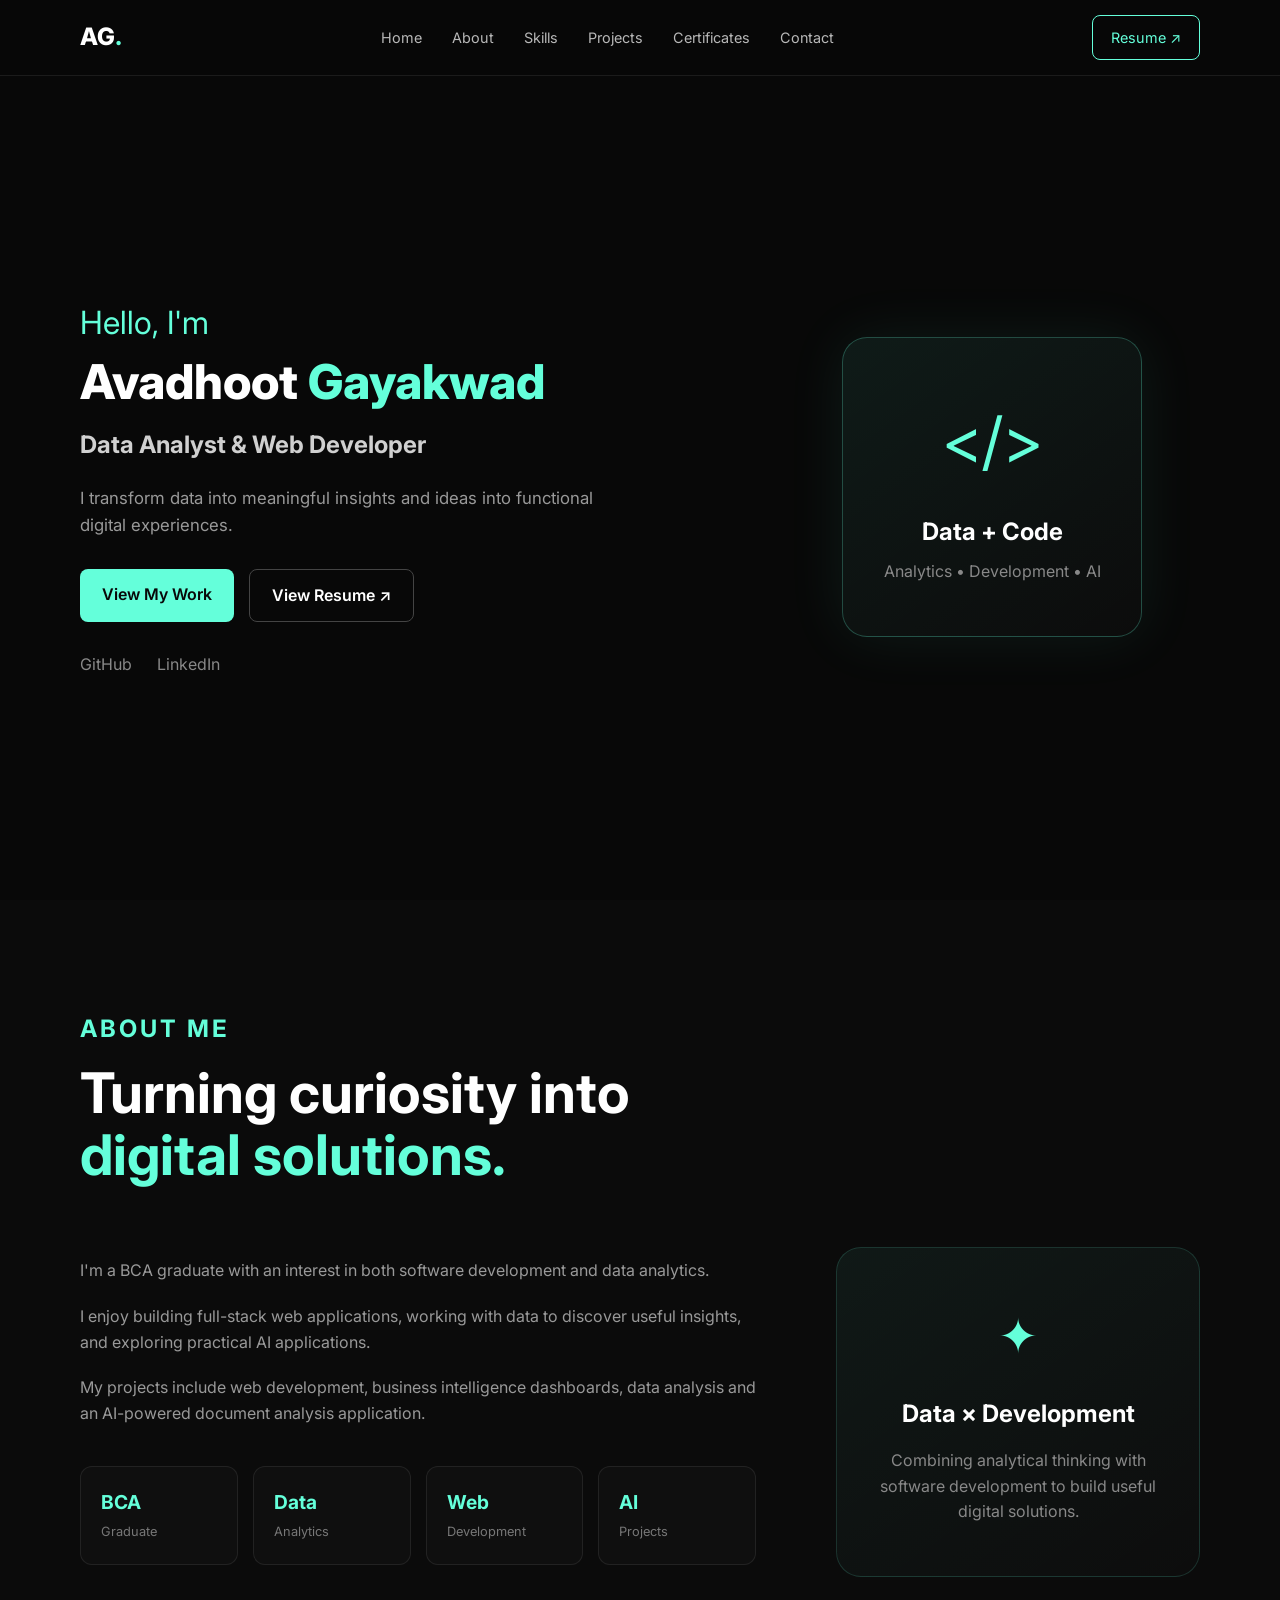
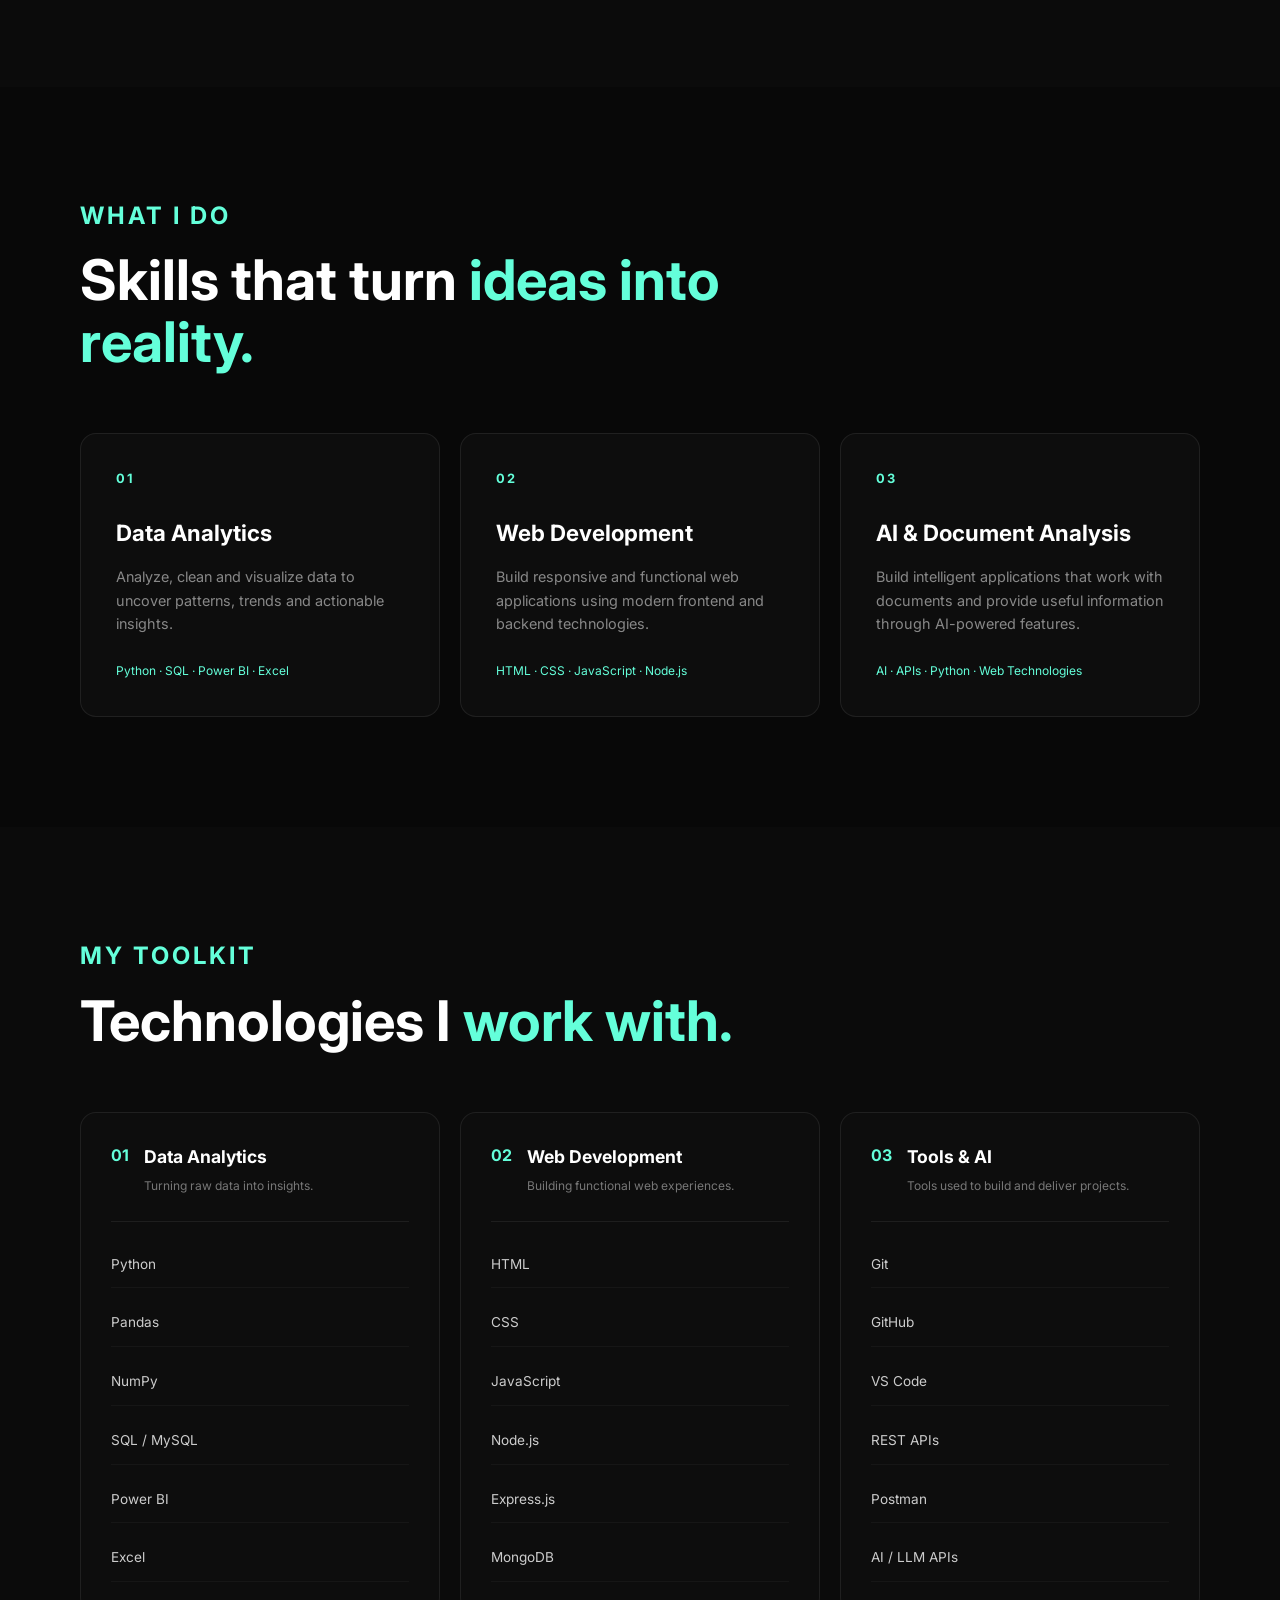
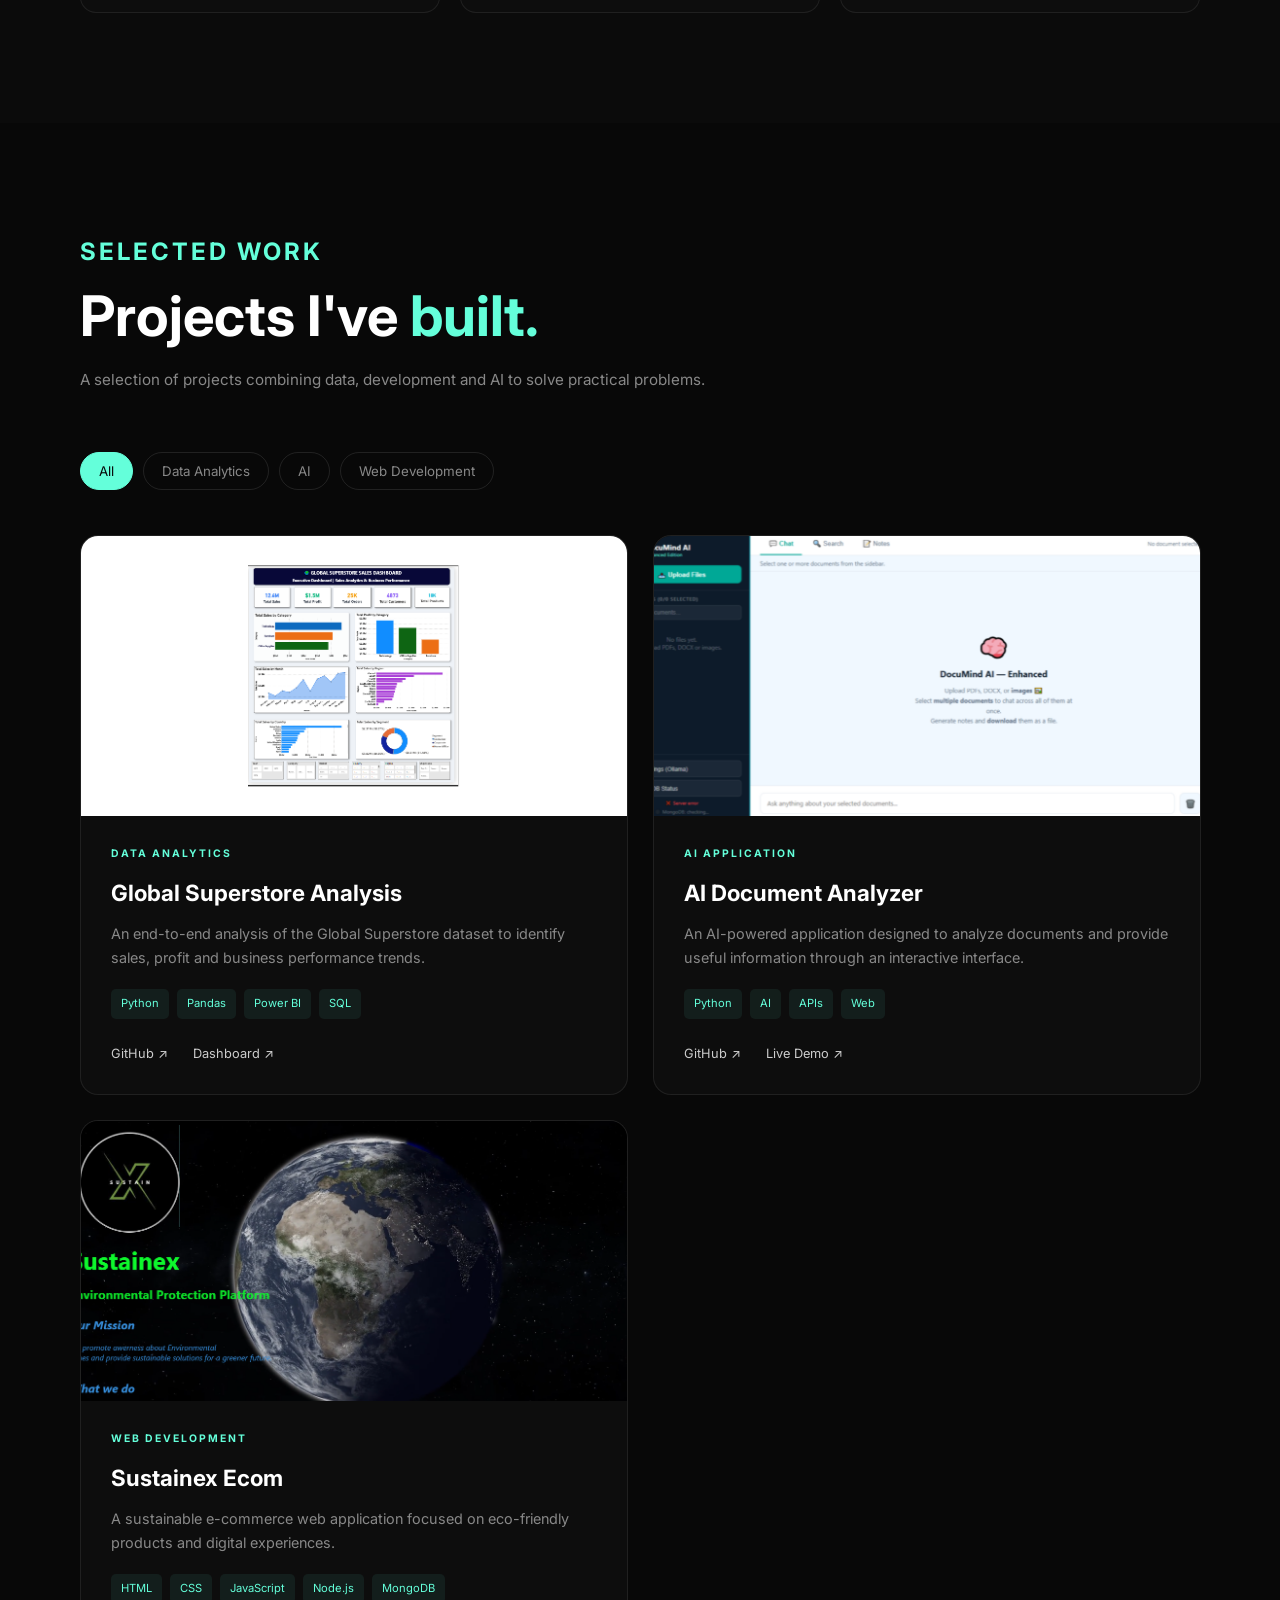
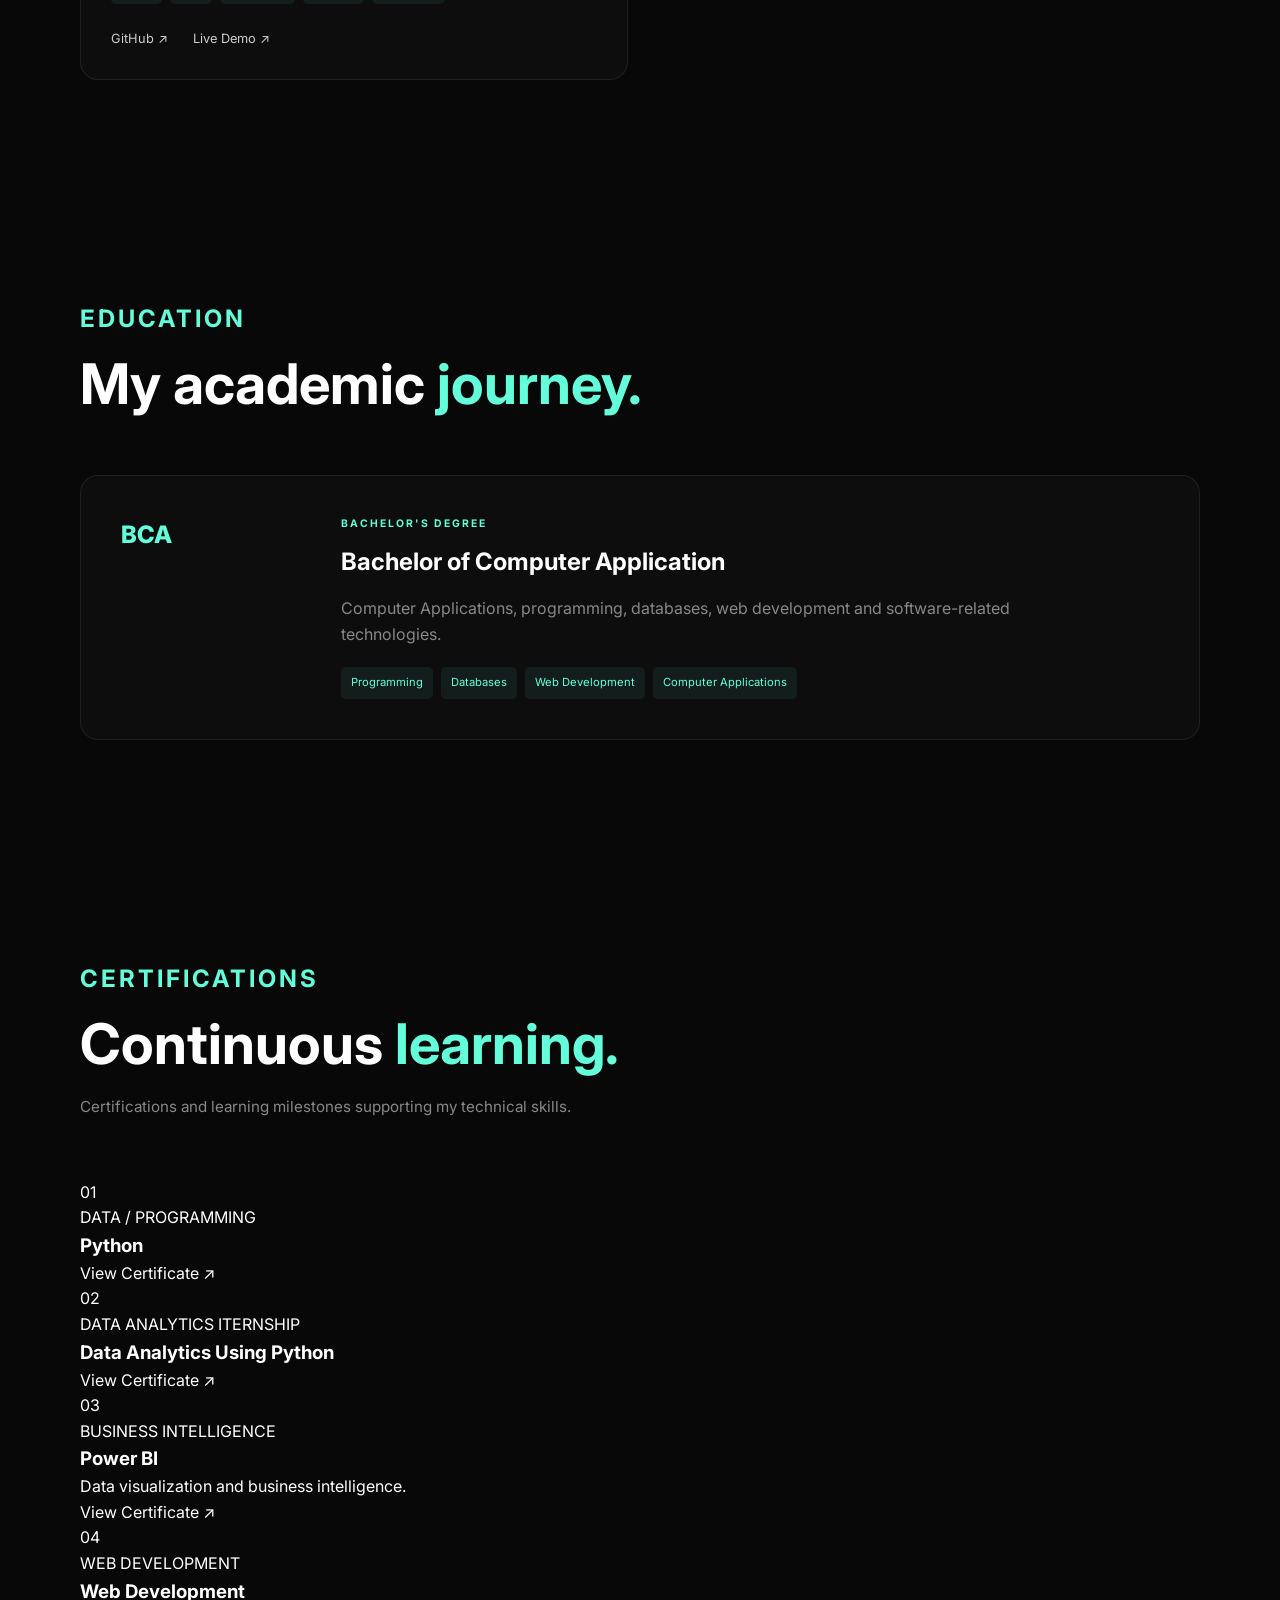
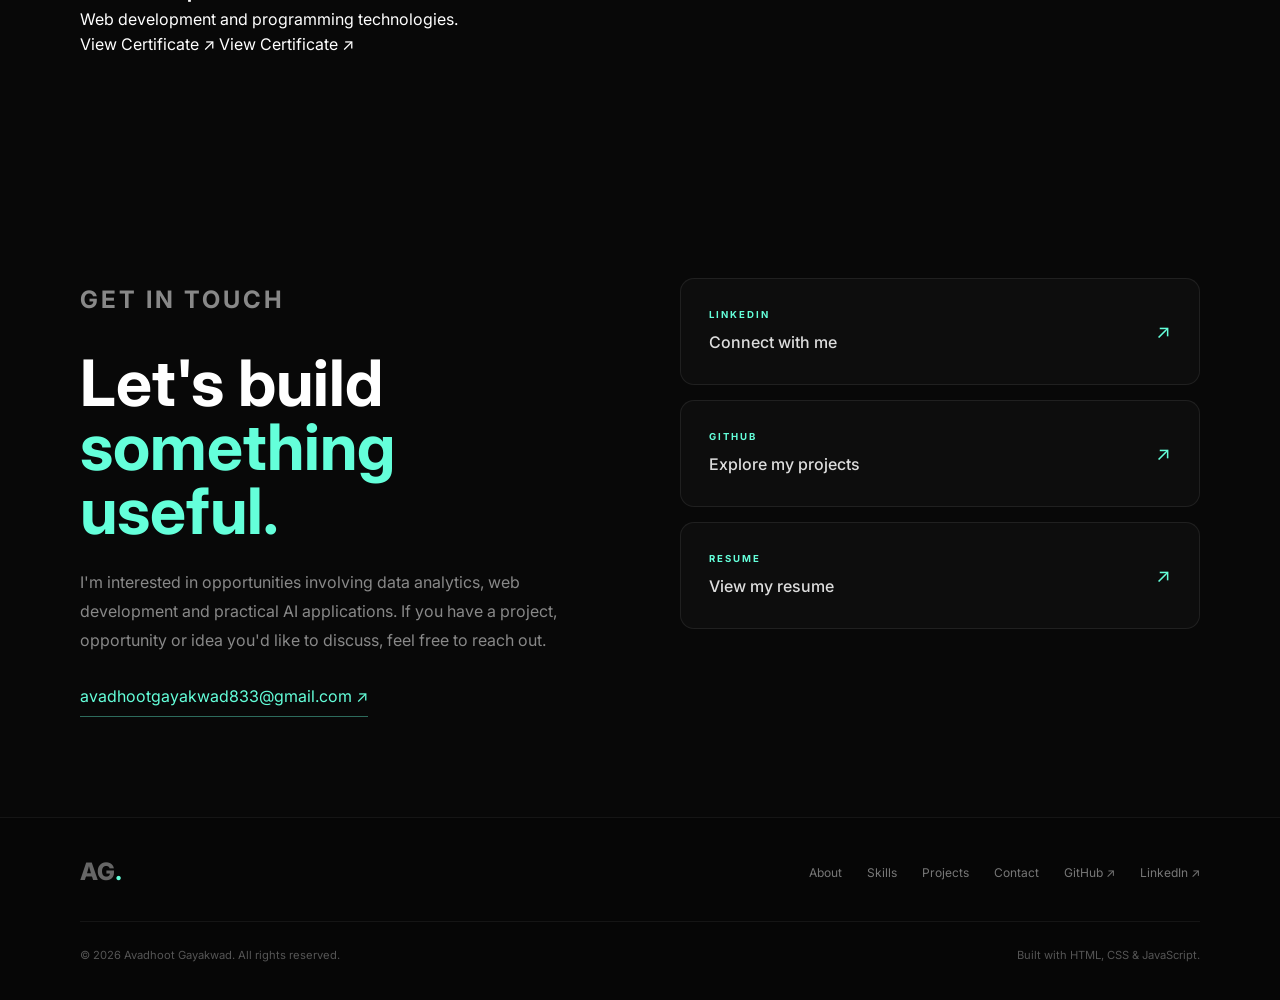
==== commit 48e79828: "Remove unnecessary portfolio text" ====
--- a/index.html
+++ b/index.html
@@ -387,7 +387,7 @@
 
                     <div class="skill-item">
                         <span>Python</span>
-                        <span class="skill-level">Advanced</span>
+                        <span class="skill-level"></span>
                     </div>
 
                     <div class="skill-item">
@@ -445,12 +445,12 @@
 
                     <div class="skill-item">
                         <span>HTML</span>
-                        <span class="skill-level">Advanced</span>
+                        <span class="skill-level"></span>
                     </div>
 
                     <div class="skill-item">
                         <span>CSS</span>
-                        <span class="skill-level">Advanced</span>
+                        <span class="skill-level"></span>
                     </div>
 
                     <div class="skill-item">
@@ -503,17 +503,17 @@
 
                     <div class="skill-item">
                         <span>Git</span>
-                        <span class="skill-level">Intermediate</span>
+                        <span class="skill-level"></span>
                     </div>
 
                     <div class="skill-item">
                         <span>GitHub</span>
-                        <span class="skill-level">Intermediate</span>
+                        <span class="skill-level"></span>
                     </div>
 
                     <div class="skill-item">
                         <span>VS Code</span>
-                        <span class="skill-level">Advanced</span>
+                        <span class="skill-level"></span>
                     </div>
 
                     <div class="skill-item">
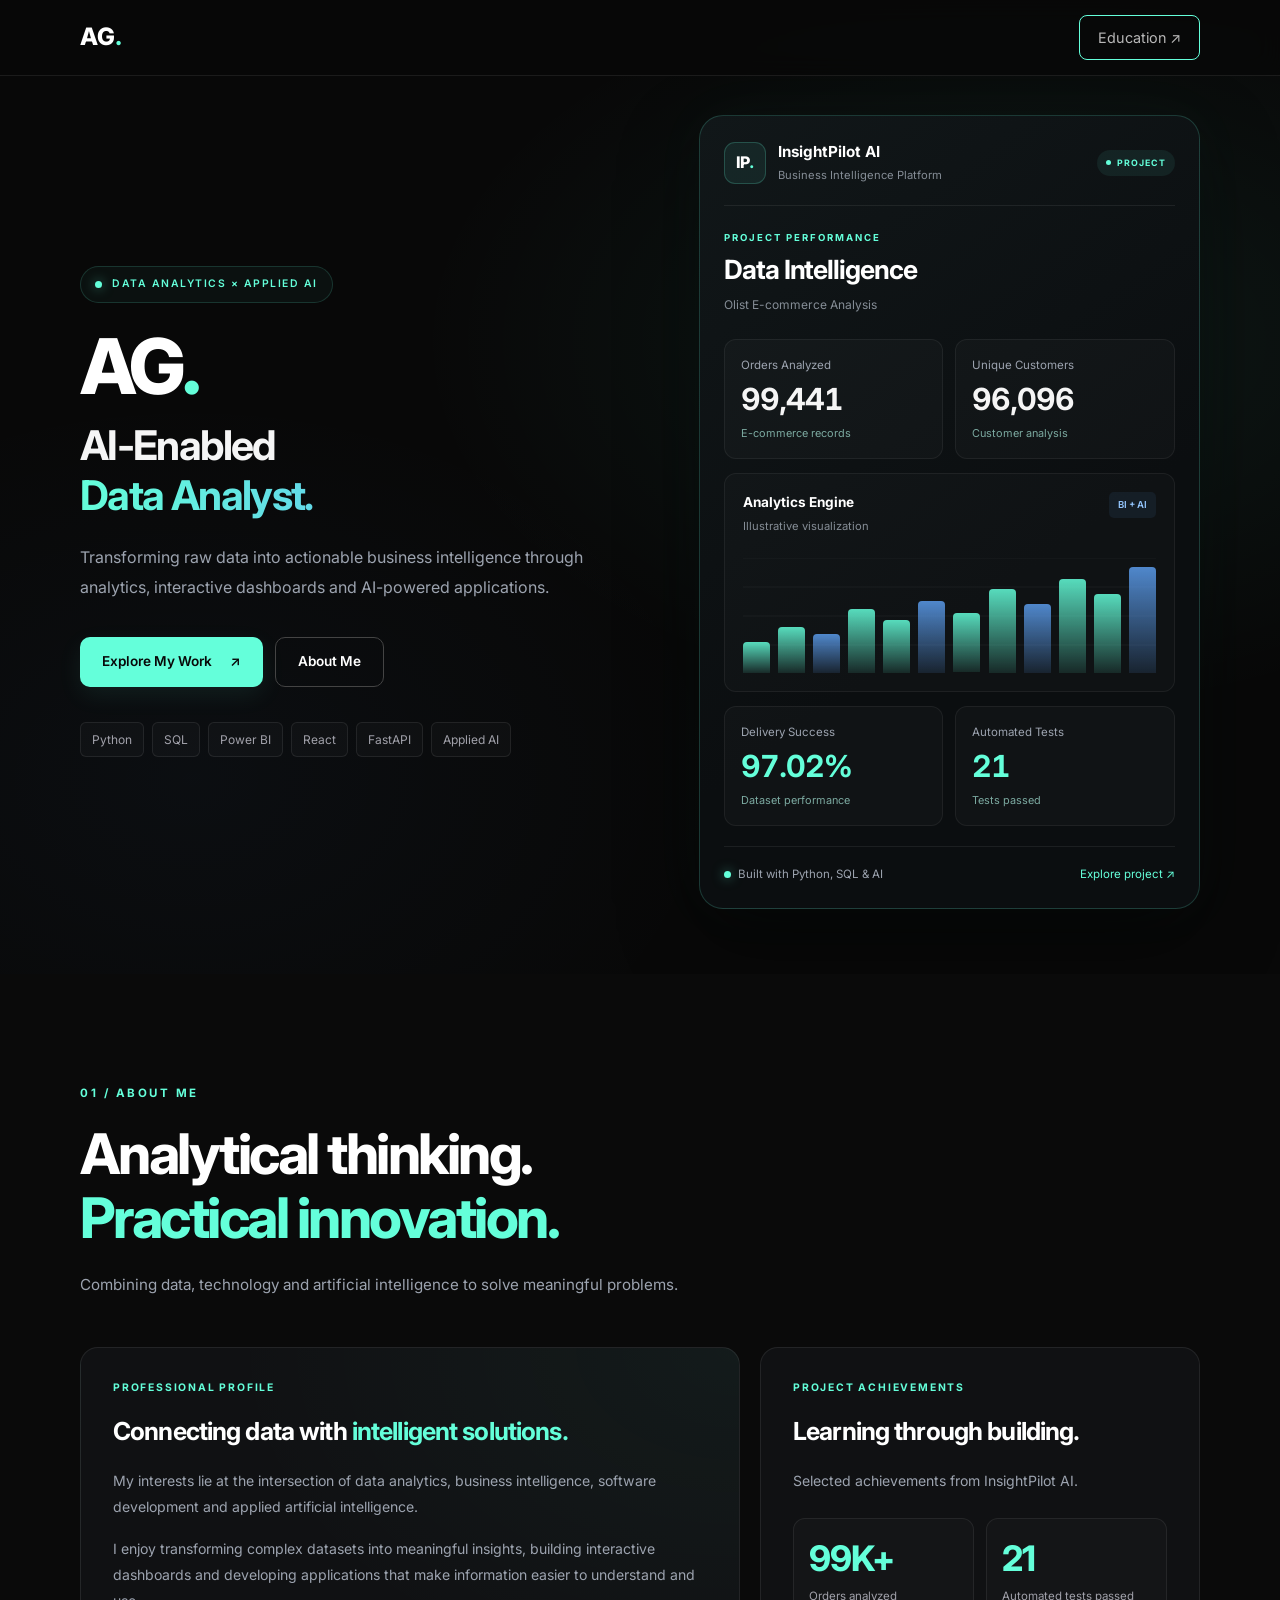
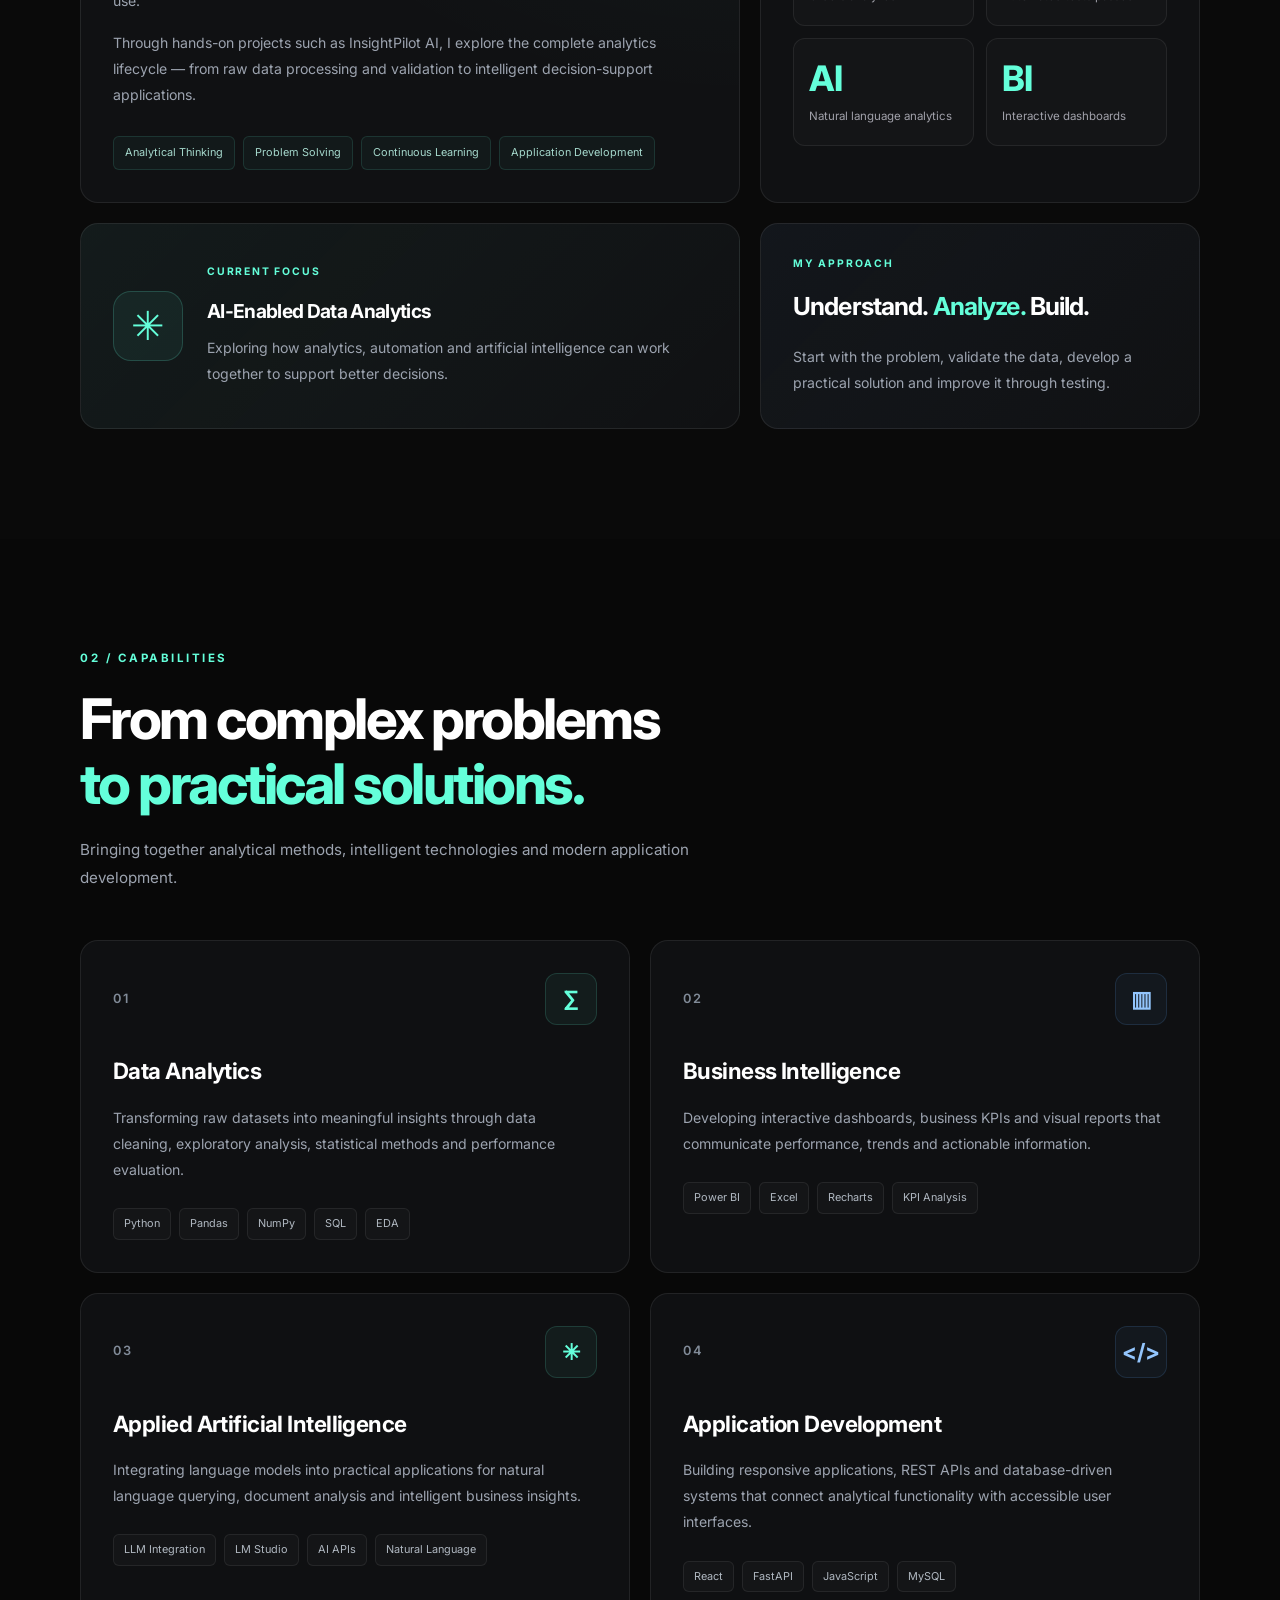
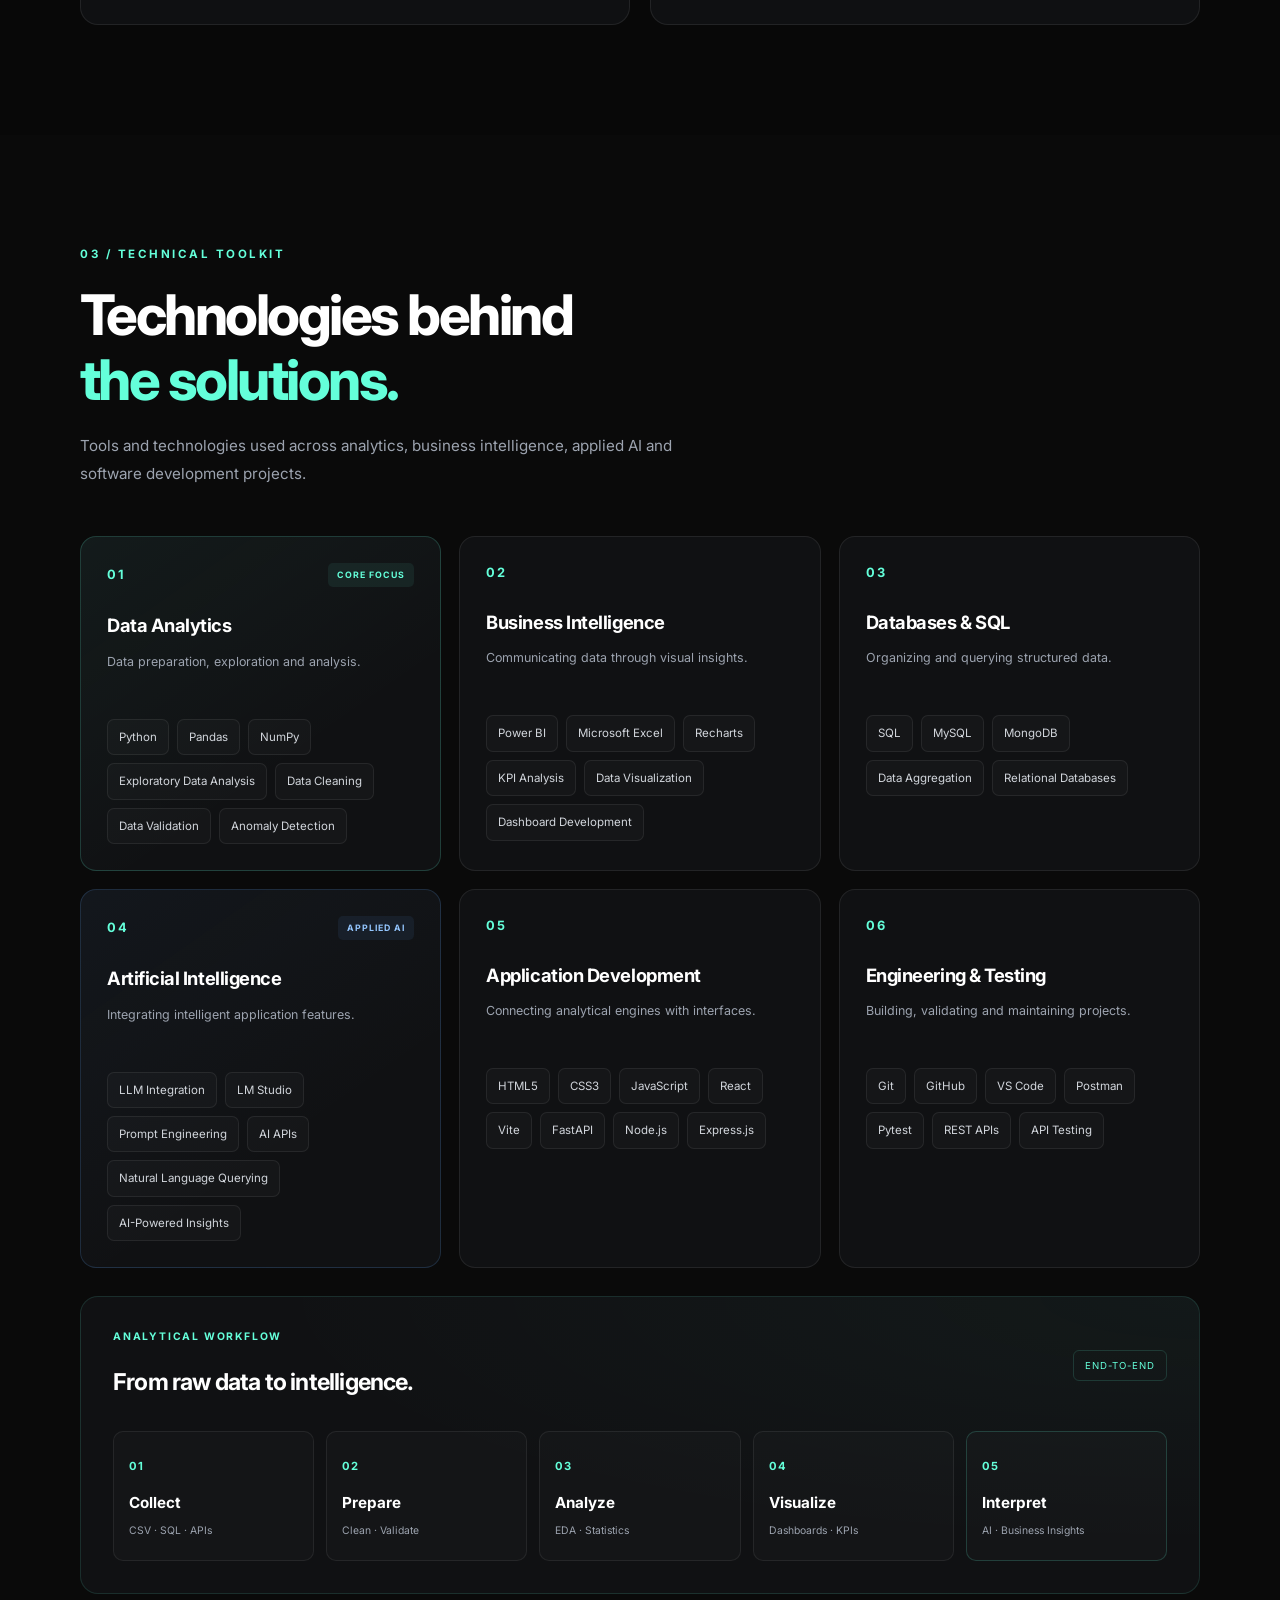
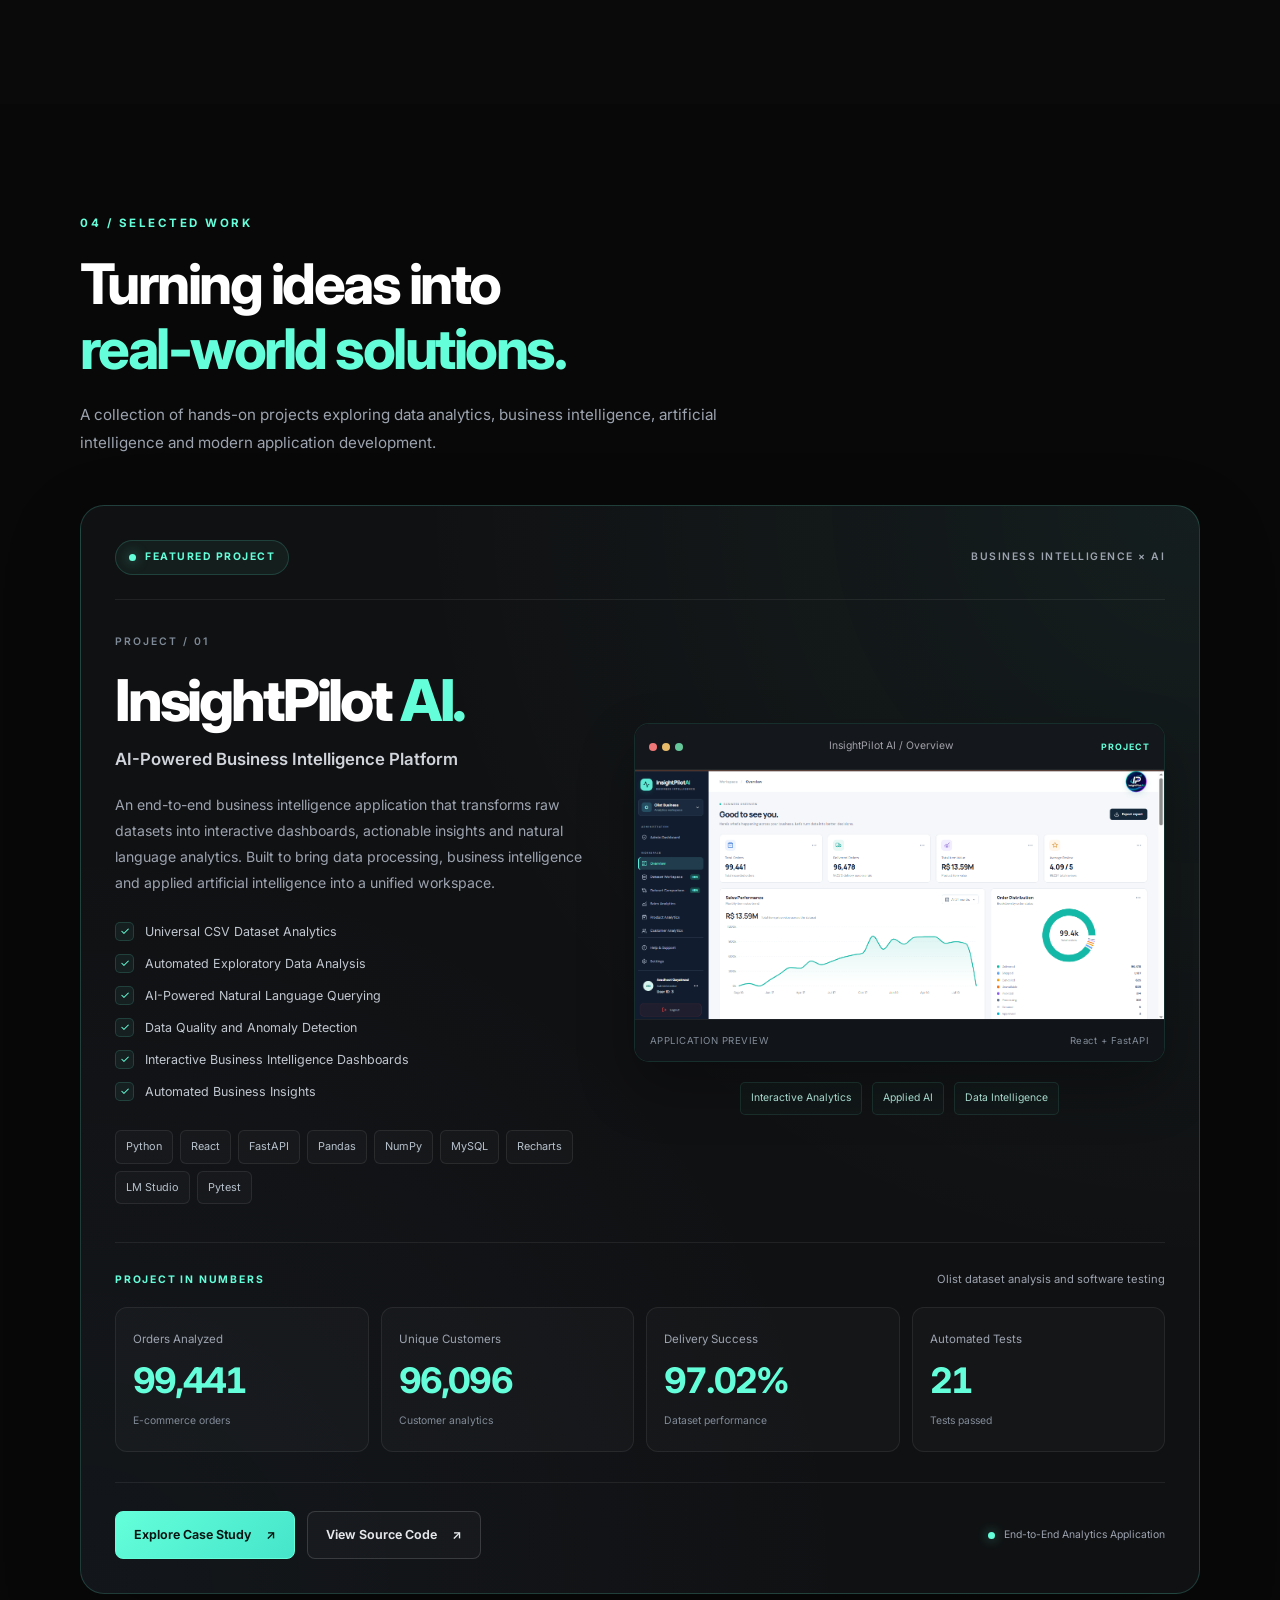
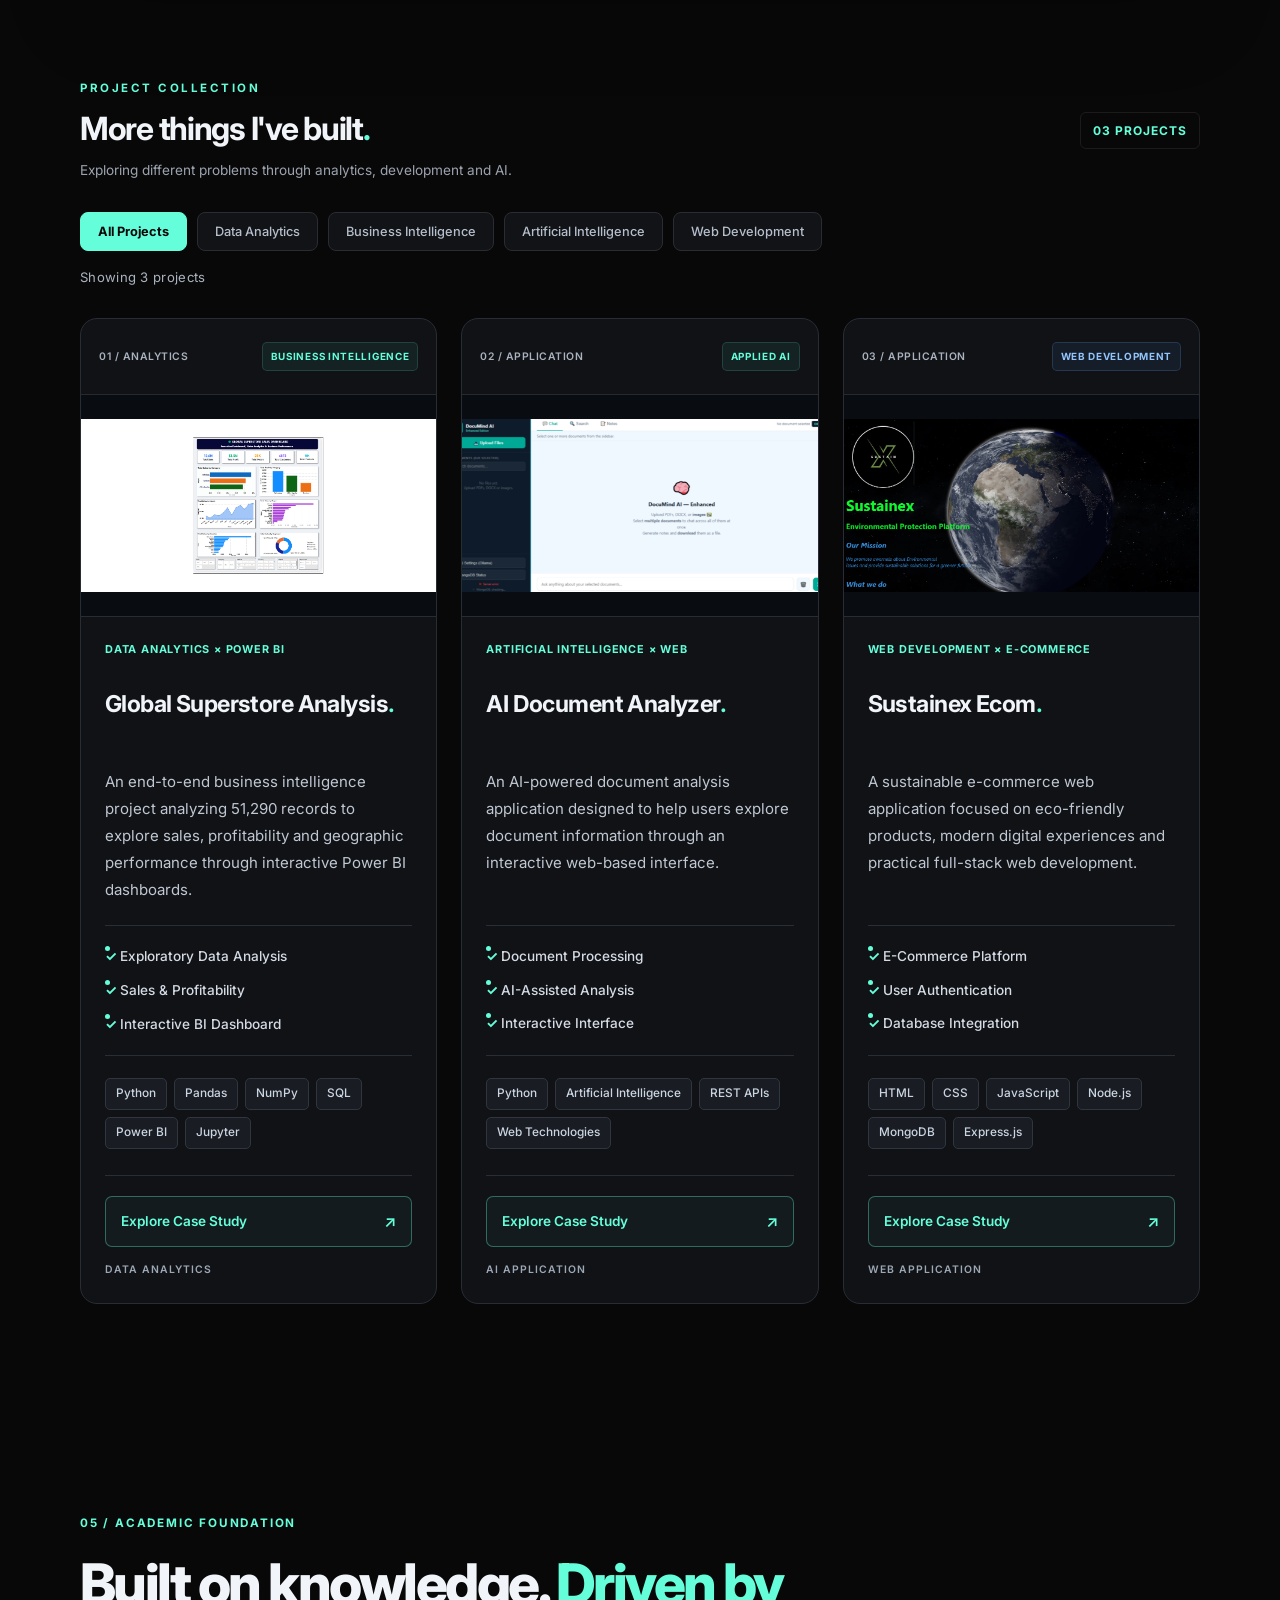
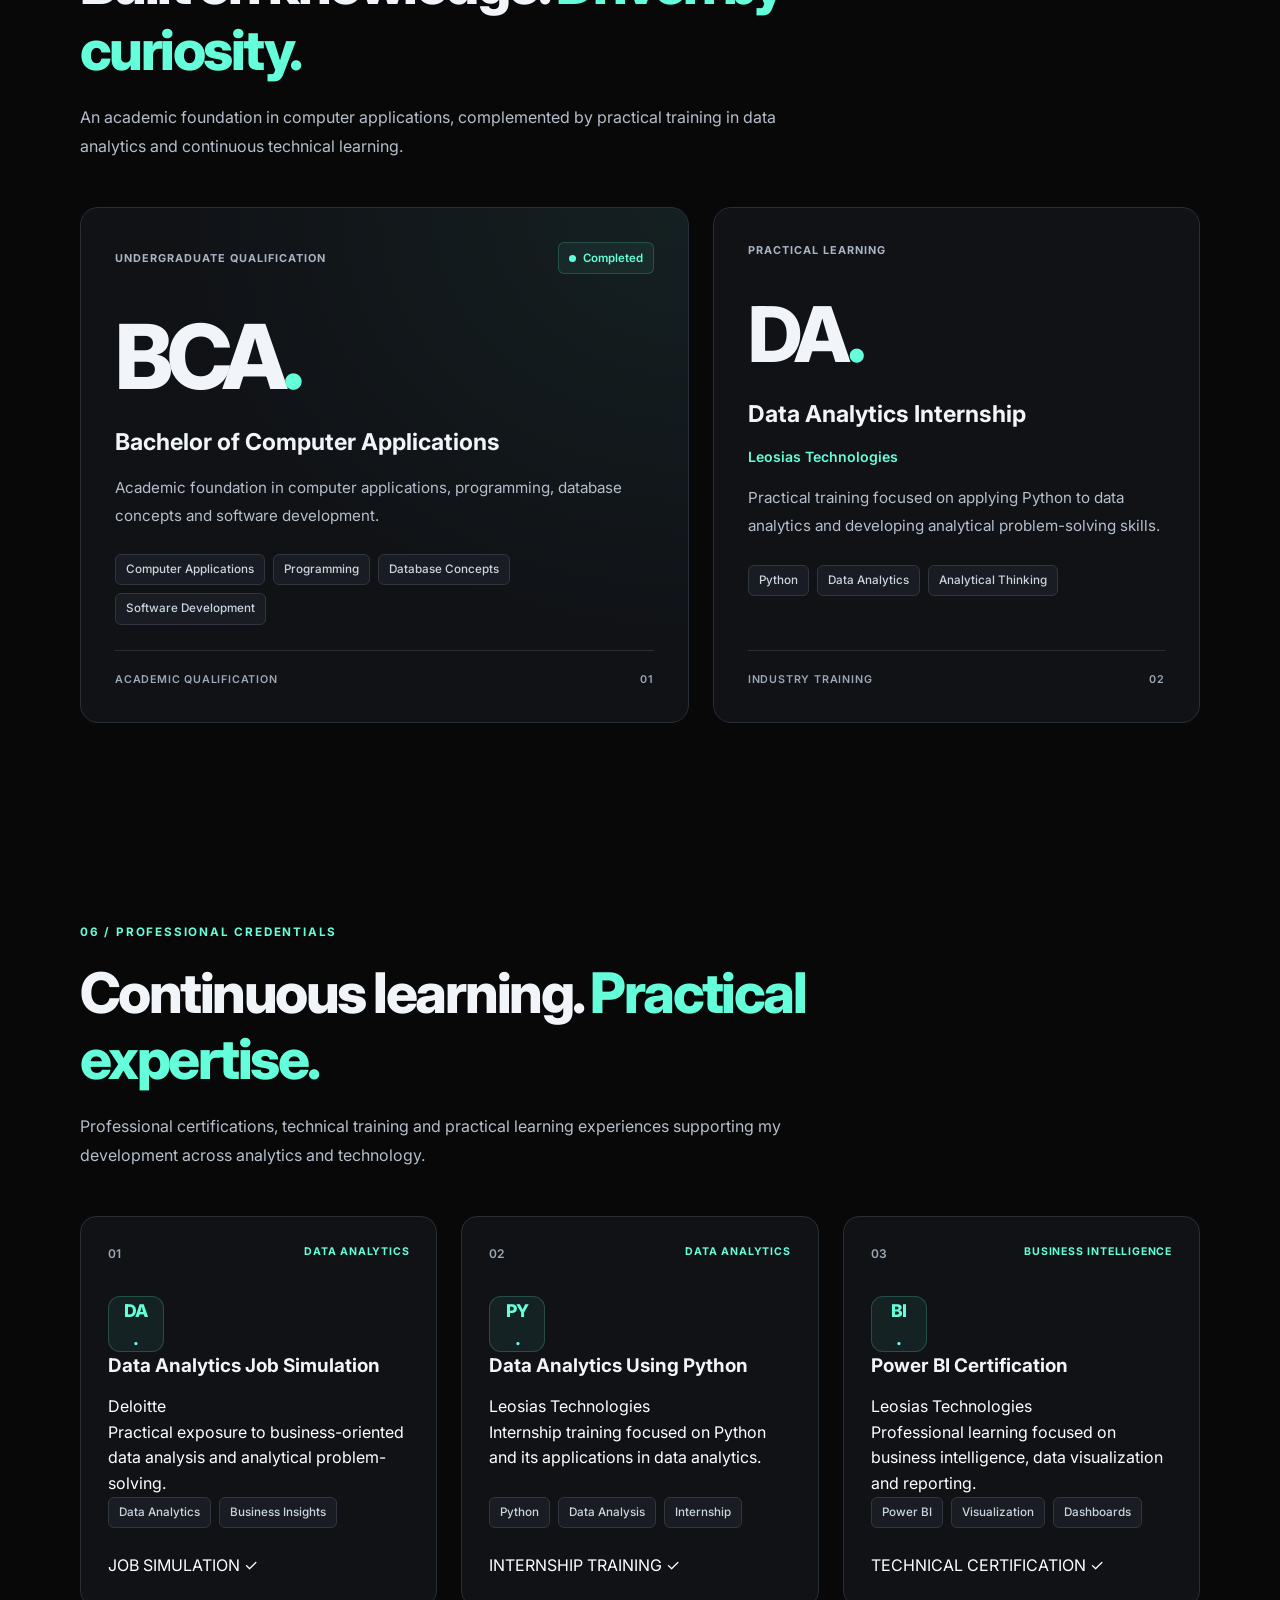
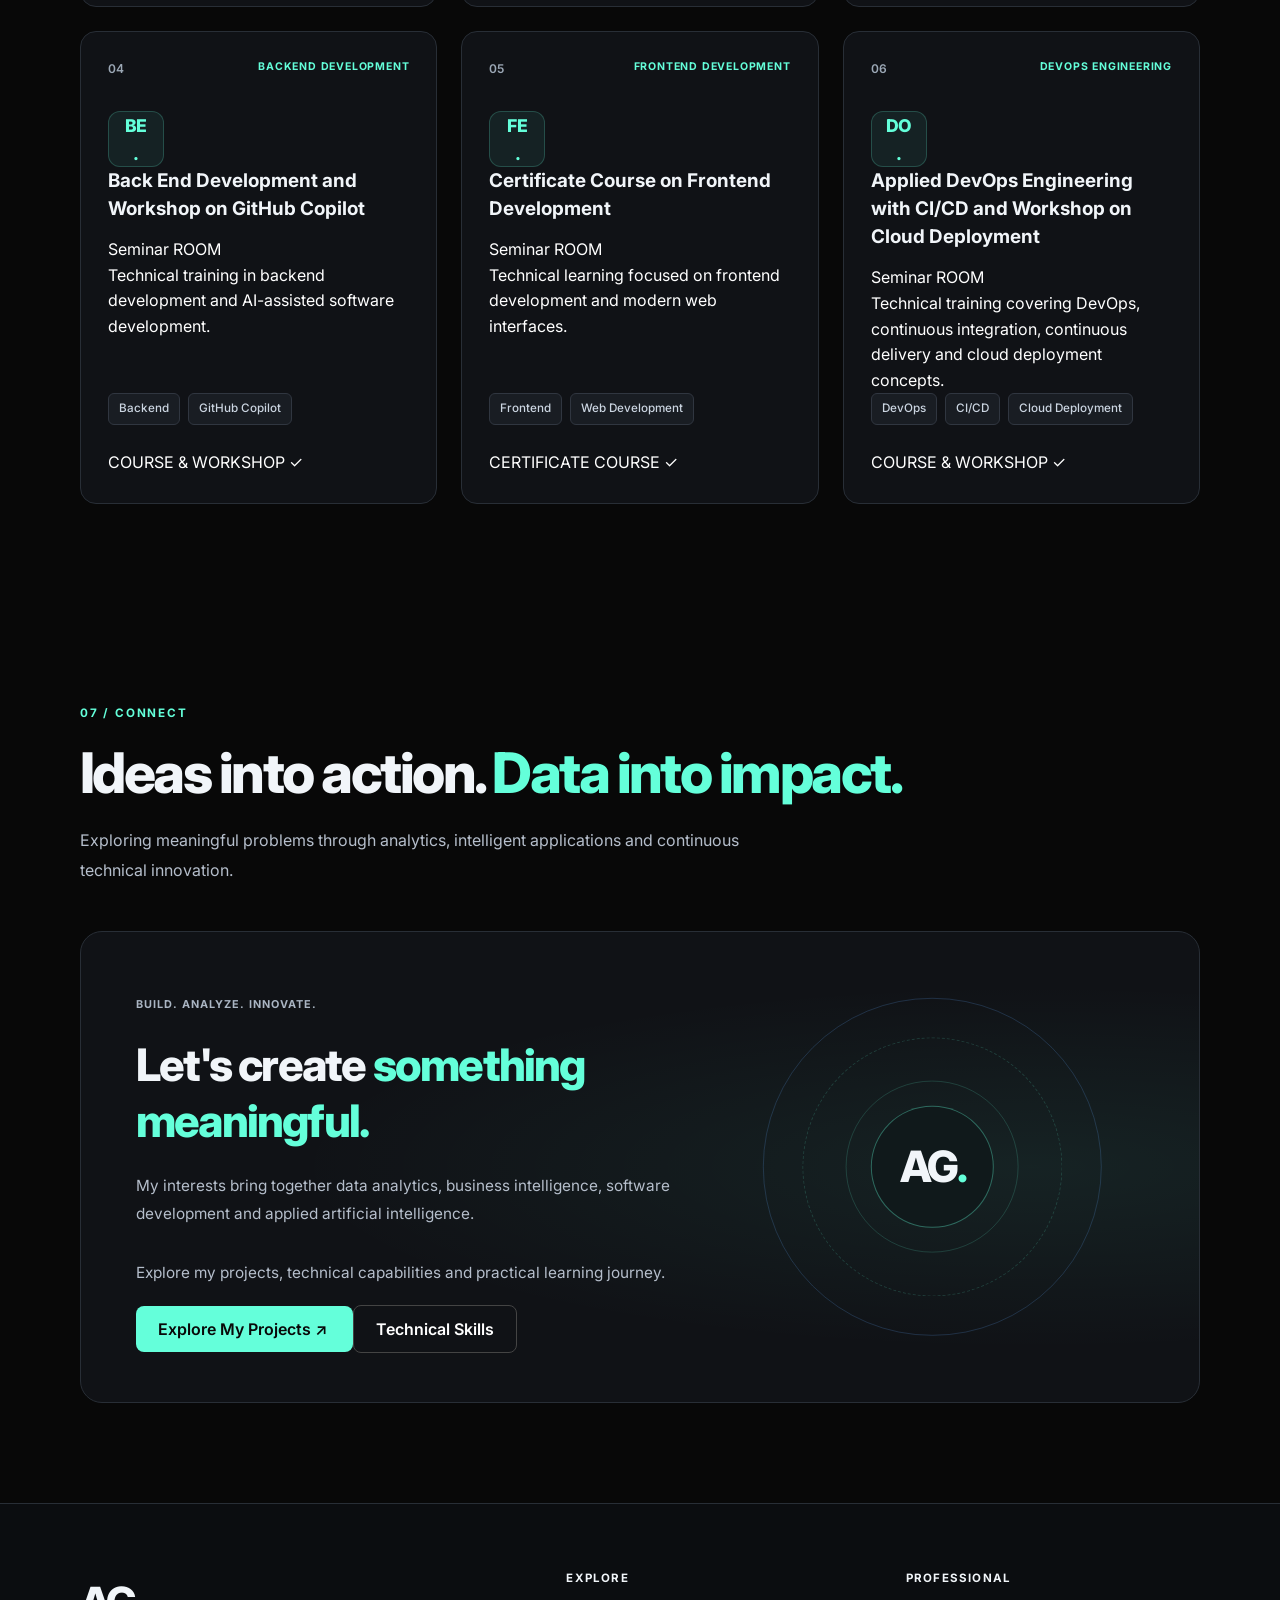
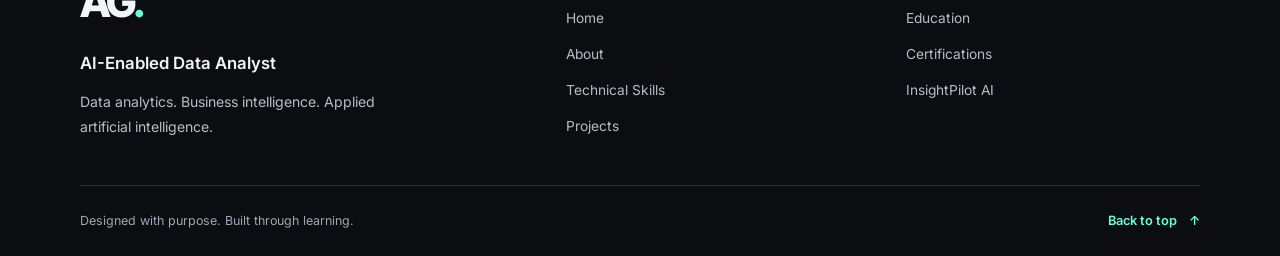
==== commit daf58dec: "feat: complete professional portfolio redesign and optimization" ====
--- a/index.html
+++ b/index.html
@@ -5,28 +5,30 @@
 
     <meta name="viewport" content="width=device-width, initial-scale=1.0">
 
-    <meta name="description"
-          content="Avadhoot Gayakwad - Data Analyst and Web Developer Portfolio"
-    >
-
     <meta
+    name="description"
+    content="Explore my portfolio of data analytics, business intelligence, Python, SQL, Power BI and AI-powered applications."
+>
+
+<meta
     property="og:title"
-    content="Avadhoot Gayakwad | Full Stack Developer & Data Analyst"
-    >
-
-    <meta
+    content="AI-Enabled Data Analytics | Portfolio"
+>
+
+<meta
     property="og:description"
-    content="Explore my projects in full-stack development, data analytics, Power BI, and AI applications."
-    >
-
-    <meta
-    property="og:type"
-    content="website"
-    >
-
-    <link rel="icon"type="image/png"href="assets/icons/favicon.jpg">
-
-    <title>Avadhoot Gayakwad | Data Analyst & Web Developer</title>
+    content="Explore end-to-end analytics projects, interactive dashboards, business intelligence and applied artificial intelligence."
+>
+
+<meta property="og:type" content="website">
+
+<meta name="theme-color" content="#080808">
+
+<link rel="icon"type="image/png"href="assets/icons/favicon.jpg">
+
+<title>AI-Enabled Data Analyst | Portfolio</title>
+
+
 
     <!-- Google Font -->
     <link rel="preconnect" href="https://fonts.googleapis.com">
@@ -41,6 +43,11 @@
 
 <body>
 
+    <a href="#main-content" class="skip-link">
+        Skip to main content
+    </a>
+
+
     <header class="navbar">
 
     <div class="container nav-container">
@@ -49,29 +56,20 @@
             AG<span>.</span>
         </a>
 
-        <nav class="nav-menu">
-
-            <a href="#home"class="nav-link">Home</a>
-           <a href="#about"class="nav-link">About</a>
-            <a href="#skills"class="nav-link">Skills</a>
-            <a href="#projects"class="nav-link">Projects</a>
-            <a href="#certificates"class="nav-link">Certificates</a>
-            <a href="#contact"class="nav-link">Contact</a>
-
-        </nav>
-
-        <a
-           href="Resume/Avadhoot_Gayakwad_Resume.pdf"
-           class="nav-button"
-           target="_blank"
-        >
-           Resume ↗
-        </a>
+        <nav
+    class="nav-menu"
+    id="primary-navigation"
+    aria-label="Primary navigation"
+>
+
+        <a href="#education" class="nav-button">Education &#8599;</a>
 
         <button
+    type="button"
     class="mobile-menu-btn"
     aria-label="Open navigation menu"
     aria-expanded="false"
+    aria-controls="primary-navigation"
 >
     ☰
 </button>
@@ -79,462 +77,919 @@
     </div>
 
 </header>
-<main>
+<main id="main-content" tabindex="-1">
+
+<!-- =====================================
+     HERO SECTION
+====================================== -->
 
 <section id="home" class="hero">
 
+    <div class="hero-ambient" aria-hidden="true"></div>
+
     <div class="container hero-container">
 
+        <!-- LEFT SIDE -->
+
         <div class="hero-content">
 
-            <p class="hero-intro">
-                Hello, I'm
+            <div class="hero-eyebrow">
+
+                <span class="status-dot"></span>
+
+                DATA ANALYTICS × APPLIED AI
+
+            </div>
+
+
+            <h1 class="hero-name">
+                AG<span>.</span>
+            </h1>
+
+            <h2 class="hero-role">
+                AI-Enabled
+                <span>Data Analyst.</span>
+            </h2>
+
+            <p class="hero-description">
+                Transforming raw data into actionable business
+                intelligence through analytics, interactive
+                dashboards and AI-powered applications.
             </p>
 
-            <h1>
-                Avadhoot
-                <span>Gayakwad</span>
-            </h1>
+            <div class="hero-buttons">
+
+                <a href="#projects" class="btn btn-primary">
+                    Explore My Work
+                    <span aria-hidden="true">↗</span>
+                </a>
+
+                <a href="#about" class="btn btn-secondary">
+                    About Me
+                </a>
+
+            </div>
+
+            <div class="hero-tech-stack">
+
+                <span>Python</span>
+                <span>SQL</span>
+                <span>Power BI</span>
+                <span>React</span>
+                <span>FastAPI</span>
+                <span>Applied AI</span>
+
+            </div>
+
+        </div>
+
+
+        <!-- RIGHT SIDE -->
+
+        <div class="hero-visual">
+
+            <div class="intelligence-panel">
+
+                <!-- PANEL HEADER -->
+
+                <div class="intelligence-header">
+
+                    <div class="panel-brand">
+
+                        <div class="panel-logo">
+                            IP<span>.</span>
+                        </div>
+
+                        <div>
+
+                            <h3>InsightPilot AI</h3>
+
+                            <p>Business Intelligence Platform</p>
+
+                        </div>
+
+                    </div>
+
+                    <span class="panel-status">
+                        <span></span>
+                        PROJECT
+                    </span>
+
+                </div>
+
+
+                <!-- PANEL TITLE -->
+
+                <div class="panel-heading">
+
+                    <p>PROJECT PERFORMANCE</p>
+
+                    <h3>Data Intelligence</h3>
+
+                    <span>Olist E-commerce Analysis</span>
+
+                </div>
+
+
+                <!-- PRIMARY METRICS -->
+
+                <div class="hero-metrics">
+
+                    <div class="hero-metric">
+
+                        <span class="metric-label">
+                            Orders Analyzed
+                        </span>
+
+                        <strong>99,441</strong>
+
+                        <span class="metric-note">
+                            E-commerce records
+                        </span>
+
+                    </div>
+
+                    <div class="hero-metric">
+
+                        <span class="metric-label">
+                            Unique Customers
+                        </span>
+
+                        <strong>96,096</strong>
+
+                        <span class="metric-note">
+                            Customer analysis
+                        </span>
+
+                    </div>
+
+                </div>
+
+
+                <!-- DECORATIVE CHART -->
+
+                <div class="hero-chart-card">
+
+                    <div class="chart-header">
+
+                        <div>
+
+                            <h4>Analytics Engine</h4>
+
+                            <p>Illustrative visualization</p>
+
+                        </div>
+
+                        <span class="chart-badge">
+                            BI + AI
+                        </span>
+
+                    </div>
+
+                    <div class="hero-chart" aria-hidden="true">
+
+                        <span style="--height: 28%; --i: 1;"></span>
+                        <span style="--height: 42%; --i: 2;"></span>
+                        <span style="--height: 35%; --i: 3;"></span>
+                        <span style="--height: 58%; --i: 4;"></span>
+                        <span style="--height: 48%; --i: 5;"></span>
+                        <span style="--height: 65%; --i: 6;"></span>
+                        <span style="--height: 54%; --i: 7;"></span>
+                        <span style="--height: 76%; --i: 8;"></span>
+                        <span style="--height: 63%; --i: 9;"></span>
+                        <span style="--height: 85%; --i: 10;"></span>
+                        <span style="--height: 72%; --i: 11;"></span>
+                        <span style="--height: 96%; --i: 12;"></span>
+
+                    </div>
+
+                </div>
+
+
+                <!-- SECONDARY METRICS -->
+
+                <div class="hero-metrics secondary-metrics">
+
+                    <div class="hero-metric">
+
+                        <span class="metric-label">
+                            Delivery Success
+                        </span>
+
+                        <strong>97.02%</strong>
+
+                        <span class="metric-note">
+                            Dataset performance
+                        </span>
+
+                    </div>
+
+                    <div class="hero-metric">
+
+                        <span class="metric-label">
+                            Automated Tests
+                        </span>
+
+                        <strong>21</strong>
+
+                        <span class="metric-note">
+                            Tests passed
+                        </span>
+
+                    </div>
+
+                </div>
+
+
+                <!-- PANEL FOOTER -->
+
+                <div class="panel-footer">
+
+                    <span>
+                        <span class="status-dot"></span>
+                        Built with Python, SQL & AI
+                    </span>
+
+                    <a href="#projects">
+                        Explore project ↗
+                    </a>
+
+                </div>
+
+            </div>
+
+        </div>
+
+    </div>
+
+</section>
+   <!-- ========================================
+     ABOUT SECTION
+========================================= -->
+
+<section id="about" class="about section reveal">
+
+    <div class="container">
+
+        <div class="section-heading">
+
+            <p class="section-label">
+                01 / ABOUT ME
+            </p>
 
             <h2>
-                Data Analyst & Web Developer
+                Analytical thinking.
+                <br>
+                <span>Practical innovation.</span>
             </h2>
 
-            <p class="hero-description">
-                I transform data into meaningful insights
-                and ideas into functional digital experiences.
+            <p class="section-subtitle">
+                Combining data, technology and artificial
+                intelligence to solve meaningful problems.
             </p>
 
-            <div class="hero-buttons">
-
-                <a
-                   href="#projects"
-                   class="btn btn-primary"
-                >
-                    View My Work
-                </a>
-
-                 <a
-                   href="Resume/Avadhoot_Gayakwad_Resume.pdf"
-                   class="btn btn-secondary"
-                   target="_blank"
-                >
-                   View Resume ↗
-                </a>
-
-            </div>
-
-            <div class="hero-socials">
-
-                <a href="https://github.com/Avadhootgayakwad" target="_blank">
-                    GitHub
-                </a>
-
-                <a href="https://www.linkedin.com/in/avadhoot-gayakwad-532940318/" target="_blank">
-                    LinkedIn
-                </a>
-
-            </div>
-
-        </div>
-
-        <div class="hero-visual">
-
-            <div class="hero-card">
-
-                <div class="card-icon">
-                    &lt;/&gt;
-                </div>
+        </div>
+
+        <div class="about-bento">
+
+            <!-- PROFESSIONAL INTRODUCTION -->
+
+            <article class="about-panel about-main-panel">
+
+                <span class="about-panel-label">
+                    PROFESSIONAL PROFILE
+                </span>
 
                 <h3>
-                    Data + Code
+                    Connecting data with
+                    <span>intelligent solutions.</span>
                 </h3>
 
                 <p>
-                    Analytics • Development • AI
-                </p>
-
-            </div>
+                    My interests lie at the intersection of
+                    data analytics, business intelligence,
+                    software development and applied
+                    artificial intelligence.
+                </p>
+
+                <p>
+                    I enjoy transforming complex datasets into
+                    meaningful insights, building interactive
+                    dashboards and developing applications
+                    that make information easier to understand
+                    and use.
+                </p>
+
+                <p>
+                    Through hands-on projects such as
+                    InsightPilot AI, I explore the complete
+                    analytics lifecycle — from raw data
+                    processing and validation to intelligent
+                    decision-support applications.
+                </p>
+
+                <div class="about-panel-tags">
+
+                    <span>Analytical Thinking</span>
+                    <span>Problem Solving</span>
+                    <span>Continuous Learning</span>
+                    <span>Application Development</span>
+
+                </div>
+
+            </article>
+
+
+            <!-- PROJECT ACHIEVEMENTS -->
+
+            <article class="about-panel about-achievement-panel">
+
+                <span class="about-panel-label">
+                    PROJECT ACHIEVEMENTS
+                </span>
+
+                <h3>Learning through building.</h3>
+
+                <p>
+                    Selected achievements from InsightPilot AI.
+                </p>
+
+                <div class="achievement-grid">
+
+                    <div class="achievement-item">
+
+                        <strong>99K+</strong>
+
+                        <span>Orders analyzed</span>
+
+                    </div>
+
+                    <div class="achievement-item">
+
+                        <strong>21</strong>
+
+                        <span>Automated tests passed</span>
+
+                    </div>
+
+                    <div class="achievement-item">
+
+                        <strong>AI</strong>
+
+                        <span>Natural language analytics</span>
+
+                    </div>
+
+                    <div class="achievement-item">
+
+                        <strong>BI</strong>
+
+                        <span>Interactive dashboards</span>
+
+                    </div>
+
+                </div>
+
+            </article>
+
+
+            <!-- PROFESSIONAL FOCUS -->
+
+            <article class="about-panel about-focus-panel">
+
+                <div class="focus-symbol" aria-hidden="true">
+                    ✳
+                </div>
+
+                <div>
+
+                    <span class="about-panel-label">
+                        CURRENT FOCUS
+                    </span>
+
+                    <h3>AI-Enabled Data Analytics</h3>
+
+                    <p>
+                        Exploring how analytics, automation
+                        and artificial intelligence can work
+                        together to support better decisions.
+                    </p>
+
+                </div>
+
+            </article>
+
+
+            <!-- DEVELOPMENT PHILOSOPHY -->
+
+            <article class="about-panel about-philosophy-panel">
+
+                <span class="about-panel-label">
+                    MY APPROACH
+                </span>
+
+                <h3>
+                    Understand.
+                    <span>Analyze.</span>
+                    Build.
+                </h3>
+
+                <p>
+                    Start with the problem, validate the data,
+                    develop a practical solution and improve
+                    it through testing.
+                </p>
+
+            </article>
 
         </div>
 
     </div>
 
 </section>
-    <section
-     id="about"
-     class="about section reveal"
-     >
+<!-- ========================================
+     TECHNICAL CAPABILITIES
+========================================= -->
+
+<section class="services section reveal">
 
     <div class="container">
 
         <div class="section-heading">
-            <p class="section-label">ABOUT ME</p>
+
+            <p class="section-label">
+                02 / CAPABILITIES
+            </p>
 
             <h2>
-                Turning curiosity into
-                <span>digital solutions.</span>
+                From complex problems
+                <br>
+                <span>to practical solutions.</span>
             </h2>
-        </div>
-
-
-        <div class="about-grid">
-
-            <div class="about-text">
-
-                <p>
-                    I'm a BCA graduate with an interest in both software
-                    development and data analytics.
-                </p>
-
-                <p>
-                    I enjoy building full-stack web applications, working
-                    with data to discover useful insights, and exploring
-                    practical AI applications.
-                </p>
-
-                <p>
-                    My projects include web development, business
-                    intelligence dashboards, data analysis and an
-                    AI-powered document analysis application.
-                </p>
-
-                <div class="about-highlights">
-
-                    <div class="highlight">
-                        <strong>BCA</strong>
-                        <span>Graduate</span>
-                    </div>
-
-                    <div class="highlight">
-                        <strong>Data</strong>
-                        <span>Analytics</span>
-                    </div>
-
-                    <div class="highlight">
-                        <strong>Web</strong>
-                        <span>Development</span>
-                    </div>
-
-                    <div class="highlight">
-                        <strong>AI</strong>
-                        <span>Projects</span>
-                    </div>
-
-                </div>
-
-            </div>
-
-
-            <div class="about-card">
-
-                <div class="about-card-icon">
-                    ✦
-                </div>
-
-                <h3>
-                    Data × Development
-                </h3>
-
-                <p>
-                    Combining analytical thinking with
-                    software development to build useful
-                    digital solutions.
-                </p>
-
-            </div>
+
+            <p class="section-subtitle">
+                Bringing together analytical methods,
+                intelligent technologies and modern
+                application development.
+            </p>
+
+        </div>
+
+        <div class="capabilities-grid">
+
+
+            <!-- DATA ANALYTICS -->
+
+            <article class="capability-card">
+
+                <div class="capability-top">
+
+                    <span class="capability-number">01</span>
+
+                    <span class="capability-icon"
+                          aria-hidden="true">
+                        ∑
+                    </span>
+
+                </div>
+
+                <h3>Data Analytics</h3>
+
+                <p>
+                    Transforming raw datasets into meaningful
+                    insights through data cleaning, exploratory
+                    analysis, statistical methods and
+                    performance evaluation.
+                </p>
+
+                <div class="capability-tags">
+
+                    <span>Python</span>
+                    <span>Pandas</span>
+                    <span>NumPy</span>
+                    <span>SQL</span>
+                    <span>EDA</span>
+
+                </div>
+
+            </article>
+
+
+            <!-- BUSINESS INTELLIGENCE -->
+
+            <article class="capability-card">
+
+                <div class="capability-top">
+
+                    <span class="capability-number">02</span>
+
+                    <span class="capability-icon"
+                          aria-hidden="true">
+                        ▥
+                    </span>
+
+                </div>
+
+                <h3>Business Intelligence</h3>
+
+                <p>
+                    Developing interactive dashboards,
+                    business KPIs and visual reports that
+                    communicate performance, trends and
+                    actionable information.
+                </p>
+
+                <div class="capability-tags">
+
+                    <span>Power BI</span>
+                    <span>Excel</span>
+                    <span>Recharts</span>
+                    <span>KPI Analysis</span>
+
+                </div>
+
+            </article>
+
+
+            <!-- APPLIED AI -->
+
+            <article class="capability-card">
+
+                <div class="capability-top">
+
+                    <span class="capability-number">03</span>
+
+                    <span class="capability-icon"
+                          aria-hidden="true">
+                        ✳
+                    </span>
+
+                </div>
+
+                <h3>Applied Artificial Intelligence</h3>
+
+                <p>
+                    Integrating language models into practical
+                    applications for natural language querying,
+                    document analysis and intelligent
+                    business insights.
+                </p>
+
+                <div class="capability-tags">
+
+                    <span>LLM Integration</span>
+                    <span>LM Studio</span>
+                    <span>AI APIs</span>
+                    <span>Natural Language</span>
+
+                </div>
+
+            </article>
+
+
+            <!-- APPLICATION DEVELOPMENT -->
+
+            <article class="capability-card">
+
+                <div class="capability-top">
+
+                    <span class="capability-number">04</span>
+
+                    <span class="capability-icon"
+                          aria-hidden="true">
+                        &lt;/&gt;
+                    </span>
+
+                </div>
+
+                <h3>Application Development</h3>
+
+                <p>
+                    Building responsive applications,
+                    REST APIs and database-driven systems
+                    that connect analytical functionality
+                    with accessible user interfaces.
+                </p>
+
+                <div class="capability-tags">
+
+                    <span>React</span>
+                    <span>FastAPI</span>
+                    <span>JavaScript</span>
+                    <span>MySQL</span>
+
+                </div>
+
+            </article>
 
         </div>
 
     </div>
 
 </section>
-<section class="services section">
+     <!-- ========================================
+     TECHNICAL SKILLS
+========================================= -->
+
+<section id="skills" class="skills section reveal">
 
     <div class="container">
 
         <div class="section-heading">
 
-            <p class="section-label">WHAT I DO</p>
+            <p class="section-label">
+                03 / TECHNICAL TOOLKIT
+            </p>
 
             <h2>
-                Skills that turn
-                <span>ideas into reality.</span>
+                Technologies behind
+                <br>
+                <span>the solutions.</span>
             </h2>
 
-        </div>
-
-
-        <div class="services-grid">
-
-
-            <div class="service-card">
-
-                <div class="service-number">
-                    01
-                </div>
-
-                <h3>
-                    Data Analytics
-                </h3>
-
-                <p>
-                    Analyze, clean and visualize data to
-                    uncover patterns, trends and actionable
-                    insights.
-                </p>
-
-                <div class="service-tools">
-                    Python · SQL · Power BI · Excel
-                </div>
-
-            </div>
-
-
-            <div class="service-card">
-
-                <div class="service-number">
-                    02
-                </div>
-
-                <h3>
-                    Web Development
-                </h3>
-
-                <p>
-                    Build responsive and functional web
-                    applications using modern frontend
-                    and backend technologies.
-                </p>
-
-                <div class="service-tools">
-                    HTML · CSS · JavaScript · Node.js
-                </div>
-
-            </div>
-
-
-            <div class="service-card">
-
-                <div class="service-number">
-                    03
-                </div>
-
-                <h3>
-                    AI & Document Analysis
-                </h3>
-
-                <p>
-                    Build intelligent applications that
-                    work with documents and provide useful
-                    information through AI-powered features.
-                </p>
-
-                <div class="service-tools">
-                    AI · APIs · Python · Web Technologies
-                </div>
-
-            </div>
-
-
-        </div>
-
-    </div>
-
-</section>
-     <section
-       id="skills"
-       class="skills section reveal"
-      >
-
-    <div class="container">
-
-        <div class="section-heading">
-
-            <p class="section-label">MY TOOLKIT</p>
-
-            <h2>
-                Technologies I
-                <span>work with.</span>
-            </h2>
-
-        </div>
-
-
-        <div class="skills-container">
+            <p class="section-subtitle">
+                Tools and technologies used across analytics,
+                business intelligence, applied AI and
+                software development projects.
+            </p>
+
+        </div>
+
+
+        <div class="toolkit-grid">
 
 
             <!-- DATA ANALYTICS -->
 
-            <div class="skill-category">
-
-                <div class="skill-category-header">
-
-                    <span class="skill-icon">01</span>
-
-                    <div>
-                        <h3>Data Analytics</h3>
-
-                        <p>
-                            Turning raw data into insights.
-                        </p>
-                    </div>
-
-                </div>
-
-
-                <div class="skills-list">
-
-                    <div class="skill-item">
-                        <span>Python</span>
-                        <span class="skill-level"></span>
-                    </div>
-
-                    <div class="skill-item">
-                        <span>Pandas</span>
-                        <span class="skill-level"></span>
-                    </div>
-
-                    <div class="skill-item">
-                        <span>NumPy</span>
-                        <span class="skill-level"></span>
-                    </div>
-
-                    <div class="skill-item">
-                        <span>SQL / MySQL</span>
-                        <span class="skill-level"></span>
-                    </div>
-
-                    <div class="skill-item">
-                        <span>Power BI</span>
-                        <span class="skill-level"></span>
-                    </div>
-
-                    <div class="skill-item">
-                        <span>Excel</span>
-                        <span class="skill-level"></span>
-                    </div>
-
-                </div>
-
-            </div>
-
-
-            <!-- WEB DEVELOPMENT -->
-
-            <div class="skill-category">
-
-                <div class="skill-category-header">
-
-                    <span class="skill-icon">02</span>
-
-                    <div>
-
-                        <h3>Web Development</h3>
-
-                        <p>
-                            Building functional web experiences.
-                        </p>
-
-                    </div>
-
-                </div>
-
-
-                <div class="skills-list">
-
-                    <div class="skill-item">
-                        <span>HTML</span>
-                        <span class="skill-level"></span>
-                    </div>
-
-                    <div class="skill-item">
-                        <span>CSS</span>
-                        <span class="skill-level"></span>
-                    </div>
-
-                    <div class="skill-item">
-                        <span>JavaScript</span>
-                        <span class="skill-level"></span>
-                    </div>
-
-                    <div class="skill-item">
-                        <span>Node.js</span>
-                        <span class="skill-level"></span>
-                    </div>
-
-                    <div class="skill-item">
-                        <span>Express.js</span>
-                        <span class="skill-level"></span>
-                    </div>
-
-                    <div class="skill-item">
-                        <span>MongoDB</span>
-                        <span class="skill-level"></span>
-                    </div>
-
-                </div>
-
-            </div>
-
-
-            <!-- TOOLS & AI -->
-
-            <div class="skill-category">
-
-                <div class="skill-category-header">
-
-                    <span class="skill-icon">03</span>
-
-                    <div>
-
-                        <h3>Tools & AI</h3>
-
-                        <p>
-                            Tools used to build and deliver projects.
-                        </p>
-
-                    </div>
-
-                </div>
-
-
-                <div class="skills-list">
-
-                    <div class="skill-item">
-                        <span>Git</span>
-                        <span class="skill-level"></span>
-                    </div>
-
-                    <div class="skill-item">
-                        <span>GitHub</span>
-                        <span class="skill-level"></span>
-                    </div>
-
-                    <div class="skill-item">
-                        <span>VS Code</span>
-                        <span class="skill-level"></span>
-                    </div>
-
-                    <div class="skill-item">
-                        <span>REST APIs</span>
-                        <span class="skill-level"></span>
-                    </div>
-
-                    <div class="skill-item">
-                        <span>Postman</span>
-                        <span class="skill-level"></span>
-                    </div>
-
-                    <div class="skill-item">
-                        <span>AI / LLM APIs</span>
-                        <span class="skill-level"></span>
-                    </div>
-
-                </div>
-
-            </div>
-
+            <article class="toolkit-card toolkit-featured">
+
+                <div class="toolkit-header">
+
+                    <span class="toolkit-index">01</span>
+
+                    <span class="toolkit-badge">
+                        CORE FOCUS
+                    </span>
+
+                </div>
+
+                <h3>Data Analytics</h3>
+
+                <p>
+                    Data preparation, exploration and analysis.
+                </p>
+
+                <div class="toolkit-items">
+
+                    <span>Python</span>
+                    <span>Pandas</span>
+                    <span>NumPy</span>
+                    <span>Exploratory Data Analysis</span>
+                    <span>Data Cleaning</span>
+                    <span>Data Validation</span>
+                    <span>Anomaly Detection</span>
+
+                </div>
+
+            </article>
+
+
+            <!-- BUSINESS INTELLIGENCE -->
+
+            <article class="toolkit-card">
+
+                <div class="toolkit-header">
+
+                    <span class="toolkit-index">02</span>
+
+                </div>
+
+                <h3>Business Intelligence</h3>
+
+                <p>
+                    Communicating data through visual insights.
+                </p>
+
+                <div class="toolkit-items">
+
+                    <span>Power BI</span>
+                    <span>Microsoft Excel</span>
+                    <span>Recharts</span>
+                    <span>KPI Analysis</span>
+                    <span>Data Visualization</span>
+                    <span>Dashboard Development</span>
+
+                </div>
+
+            </article>
+
+
+            <!-- DATABASE ENGINEERING -->
+
+            <article class="toolkit-card">
+
+                <div class="toolkit-header">
+
+                    <span class="toolkit-index">03</span>
+
+                </div>
+
+                <h3>Databases & SQL</h3>
+
+                <p>
+                    Organizing and querying structured data.
+                </p>
+
+                <div class="toolkit-items">
+
+                    <span>SQL</span>
+                    <span>MySQL</span>
+                    <span>MongoDB</span>
+                    <span>Data Aggregation</span>
+                    <span>Relational Databases</span>
+
+                </div>
+
+            </article>
+
+
+            <!-- APPLIED AI -->
+
+            <article class="toolkit-card toolkit-ai">
+
+                <div class="toolkit-header">
+
+                    <span class="toolkit-index">04</span>
+
+                    <span class="toolkit-badge">
+                        APPLIED AI
+                    </span>
+
+                </div>
+
+                <h3>Artificial Intelligence</h3>
+
+                <p>
+                    Integrating intelligent application features.
+                </p>
+
+                <div class="toolkit-items">
+
+                    <span>LLM Integration</span>
+                    <span>LM Studio</span>
+                    <span>Prompt Engineering</span>
+                    <span>AI APIs</span>
+                    <span>Natural Language Querying</span>
+                    <span>AI-Powered Insights</span>
+
+                </div>
+
+            </article>
+
+
+            <!-- APPLICATION DEVELOPMENT -->
+
+            <article class="toolkit-card">
+
+                <div class="toolkit-header">
+
+                    <span class="toolkit-index">05</span>
+
+                </div>
+
+                <h3>Application Development</h3>
+
+                <p>
+                    Connecting analytical engines with interfaces.
+                </p>
+
+                <div class="toolkit-items">
+
+                    <span>HTML5</span>
+                    <span>CSS3</span>
+                    <span>JavaScript</span>
+                    <span>React</span>
+                    <span>Vite</span>
+                    <span>FastAPI</span>
+                    <span>Node.js</span>
+                    <span>Express.js</span>
+
+                </div>
+
+            </article>
+
+
+            <!-- ENGINEERING AND TESTING -->
+
+            <article class="toolkit-card">
+
+                <div class="toolkit-header">
+
+                    <span class="toolkit-index">06</span>
+
+                </div>
+
+                <h3>Engineering & Testing</h3>
+
+                <p>
+                    Building, validating and maintaining projects.
+                </p>
+
+                <div class="toolkit-items">
+
+                    <span>Git</span>
+                    <span>GitHub</span>
+                    <span>VS Code</span>
+                    <span>Postman</span>
+                    <span>Pytest</span>
+                    <span>REST APIs</span>
+                    <span>API Testing</span>
+
+                </div>
+
+            </article>
+
+        </div>
+
+
+        <!-- ANALYTICS WORKFLOW -->
+
+        <div class="workflow-panel">
+
+            <div class="workflow-heading">
+
+                <div>
+
+                    <span class="about-panel-label">
+                        ANALYTICAL WORKFLOW
+                    </span>
+
+                    <h3>
+                        From raw data to intelligence.
+                    </h3>
+
+                </div>
+
+                <span class="workflow-badge">
+                    END-TO-END
+                </span>
+
+            </div>
+
+
+            <div class="workflow-grid">
+
+                <div class="workflow-step">
+
+                    <span class="workflow-number">01</span>
+
+                    <h4>Collect</h4>
+
+                    <p>CSV · SQL · APIs</p>
+
+                </div>
+
+                <div class="workflow-step">
+
+                    <span class="workflow-number">02</span>
+
+                    <h4>Prepare</h4>
+
+                    <p>Clean · Validate</p>
+
+                </div>
+
+                <div class="workflow-step">
+
+                    <span class="workflow-number">03</span>
+
+                    <h4>Analyze</h4>
+
+                    <p>EDA · Statistics</p>
+
+                </div>
+
+                <div class="workflow-step">
+
+                    <span class="workflow-number">04</span>
+
+                    <h4>Visualize</h4>
+
+                    <p>Dashboards · KPIs</p>
+
+                </div>
+
+                <div class="workflow-step">
+
+                    <span class="workflow-number">05</span>
+
+                    <h4>Interpret</h4>
+
+                    <p>AI · Business Insights</p>
+
+                </div>
+
+            </div>
 
         </div>
 
@@ -548,320 +1003,1214 @@
 
     <div class="container">
 
-        <div class="section-heading">
-
-            <p class="section-label">SELECTED WORK</p>
+       <div class="section-heading">
+
+    <p class="section-label">
+        04 / SELECTED WORK
+    </p>
+
+    <h2>
+        Turning ideas into
+        <br>
+        <span>real-world solutions.</span>
+    </h2>
+
+    <p class="section-subtitle">
+        A collection of hands-on projects exploring
+        data analytics, business intelligence,
+        artificial intelligence and modern
+        application development.
+    </p>
+
+</div>
+
+<!-- ========================================
+     FEATURED PROJECT — INSIGHTPILOT AI
+========================================= -->
+
+<article class="flagship-project reveal">
+
+    <!-- PROJECT HEADER -->
+
+    <div class="flagship-header">
+
+        <div class="flagship-badge">
+
+            <span class="flagship-status-dot"></span>
+
+            FEATURED PROJECT
+
+        </div>
+
+        <span class="flagship-category">
+            BUSINESS INTELLIGENCE × AI
+        </span>
+
+    </div>
+
+
+    <!-- MAIN PROJECT PRESENTATION -->
+
+    <div class="flagship-main">
+
+
+        <!-- PROJECT INFORMATION -->
+
+        <div class="flagship-content">
+
+            <div class="flagship-project-index">
+                PROJECT / 01
+            </div>
+
+            <h3 class="flagship-title">
+                InsightPilot<span> AI.</span>
+            </h3>
+
+            <h4 class="flagship-subtitle">
+                AI-Powered Business Intelligence Platform
+            </h4>
+
+            <p class="flagship-description">
+
+                An end-to-end business intelligence
+                application that transforms raw datasets
+                into interactive dashboards, actionable
+                insights and natural language analytics.
+
+                Built to bring data processing, business
+                intelligence and applied artificial
+                intelligence into a unified workspace.
+
+            </p>
+
+
+            <!-- KEY FEATURES -->
+
+            <div class="flagship-features">
+
+                <div class="flagship-feature">
+
+                    <span class="feature-check">✓</span>
+
+                    Universal CSV Dataset Analytics
+
+                </div>
+
+                <div class="flagship-feature">
+
+                    <span class="feature-check">✓</span>
+
+                    Automated Exploratory Data Analysis
+
+                </div>
+
+                <div class="flagship-feature">
+
+                    <span class="feature-check">✓</span>
+
+                    AI-Powered Natural Language Querying
+
+                </div>
+
+                <div class="flagship-feature">
+
+                    <span class="feature-check">✓</span>
+
+                    Data Quality and Anomaly Detection
+
+                </div>
+
+                <div class="flagship-feature">
+
+                    <span class="feature-check">✓</span>
+
+                    Interactive Business Intelligence Dashboards
+
+                </div>
+
+                <div class="flagship-feature">
+
+                    <span class="feature-check">✓</span>
+
+                    Automated Business Insights
+
+                </div>
+
+            </div>
+
+
+            <!-- TECHNOLOGY STACK -->
+
+            <div class="flagship-tech">
+
+                <span>Python</span>
+                <span>React</span>
+                <span>FastAPI</span>
+                <span>Pandas</span>
+                <span>NumPy</span>
+                <span>MySQL</span>
+                <span>Recharts</span>
+                <span>LM Studio</span>
+                <span>Pytest</span>
+
+            </div>
+
+        </div>
+
+
+        <!-- DASHBOARD PREVIEW -->
+
+        <div class="flagship-visual">
+
+            <div class="flagship-window">
+
+                <div class="flagship-window-header">
+
+                    <div class="window-controls">
+
+                        <span></span>
+                        <span></span>
+                        <span></span>
+
+                    </div>
+
+                    <span class="window-title">
+                        InsightPilot AI / Overview
+                    </span>
+
+                    <span class="window-status">
+                        PROJECT
+                    </span>
+
+                </div>
+
+                <a
+                    href="projects/insightpilot-ai.html"
+                    class="flagship-preview-link"
+                    aria-label="Explore the InsightPilot AI case study"
+                >
+
+                    <img
+                        src="Images/InsightPilot-AI/overview.webp"
+                        alt="InsightPilot AI business intelligence dashboard"
+                        class="flagship-preview"
+                        loading="lazy"
+                        decoding="async" width="1361" height="639"
+                    >
+
+                </a>
+
+                <div class="flagship-window-footer">
+
+                    <span>
+                        APPLICATION PREVIEW
+                    </span>
+
+                    <span>
+                        React + FastAPI
+                    </span>
+
+                </div>
+
+            </div>
+
+
+            <!-- PREVIEW CAPABILITIES -->
+
+            <div class="flagship-visual-tags">
+
+                <span>Interactive Analytics</span>
+
+                <span>Applied AI</span>
+
+                <span>Data Intelligence</span>
+
+            </div>
+
+        </div>
+
+    </div>
+
+
+    <!-- PROJECT PERFORMANCE -->
+
+    <div class="flagship-metrics-section">
+
+        <div class="flagship-metrics-heading">
+
+            <span>
+                PROJECT IN NUMBERS
+            </span>
+
+            <p>
+                Olist dataset analysis and software testing
+            </p>
+
+        </div>
+
+        <div class="flagship-metrics">
+
+            <div class="flagship-metric">
+
+                <span class="metric-label">
+                    Orders Analyzed
+                </span>
+
+                <strong>99,441</strong>
+
+                <span class="metric-description">
+                    E-commerce orders
+                </span>
+
+            </div>
+
+            <div class="flagship-metric">
+
+                <span class="metric-label">
+                    Unique Customers
+                </span>
+
+                <strong>96,096</strong>
+
+                <span class="metric-description">
+                    Customer analytics
+                </span>
+
+            </div>
+
+            <div class="flagship-metric">
+
+                <span class="metric-label">
+                    Delivery Success
+                </span>
+
+                <strong>97.02%</strong>
+
+                <span class="metric-description">
+                    Dataset performance
+                </span>
+
+            </div>
+
+            <div class="flagship-metric">
+
+                <span class="metric-label">
+                    Automated Tests
+                </span>
+
+                <strong>21</strong>
+
+                <span class="metric-description">
+                    Tests passed
+                </span>
+
+            </div>
+
+        </div>
+
+    </div>
+
+
+    <!-- PROJECT ACTIONS -->
+
+    <div class="flagship-footer">
+
+        <div class="flagship-actions">
+
+            <a
+                href="projects/insightpilot-ai.html"
+                class="flagship-primary-btn"
+            >
+
+                Explore Case Study
+
+                <span aria-hidden="true">↗</span>
+
+            </a>
+
+            <a
+                href="https://github.com/Avadhootgayakwad/InsightPilot-AI"
+                class="flagship-secondary-btn"
+                target="_blank"
+                rel="noopener noreferrer"
+            >
+
+                View Source Code
+
+                <span aria-hidden="true">↗</span>
+
+            </a>
+
+        </div>
+
+        <div class="flagship-footer-note">
+
+            <span class="flagship-status-dot"></span>
+
+            End-to-End Analytics Application
+
+        </div>
+
+    </div>
+
+</article>
+
+
+<!-- ========================================
+     OTHER PROJECTS HEADING
+========================================= -->
+
+<div class="other-projects-heading">
+
+    <div>
+
+        <p class="section-label">
+            PROJECT COLLECTION
+        </p>
+
+        <h3>
+            More things I've built<span>.</span>
+        </h3>
+
+        <p>
+            Exploring different problems through
+            analytics, development and AI.
+        </p>
+
+    </div>
+
+    <span class="project-collection-count"
+          id="projectCollectionCount">
+           03 PROJECTS
+    </span>
+
+</div>
+
+
+        <!-- PROJECT FILTER -->
+
+<div class="project-collection-controls">
+
+    <div class="project-filters"
+         role="group"
+         aria-label="Filter project collection">
+
+        <button
+            type="button"
+            class="filter-btn active"
+            data-filter="all"
+            aria-pressed="true">
+
+            All Projects
+
+        </button>
+
+        <button
+            type="button"
+            class="filter-btn"
+            data-filter="analytics"
+            aria-pressed="false">
+
+            Data Analytics
+
+        </button>
+
+        <button
+            type="button"
+            class="filter-btn"
+            data-filter="bi"
+            aria-pressed="false">
+
+            Business Intelligence
+
+        </button>
+
+        <button
+            type="button"
+            class="filter-btn"
+            data-filter="ai"
+            aria-pressed="false">
+
+            Artificial Intelligence
+
+        </button>
+
+        <button
+            type="button"
+            class="filter-btn"
+            data-filter="web"
+            aria-pressed="false">
+
+            Web Development
+
+        </button>
+
+    </div>
+
+    <p class="project-results"
+       id="projectResults"
+       aria-live="polite">
+
+        Showing 3 projects
+
+    </p>
+
+</div>
+
+
+
+
+<!-- PROJECT COLLECTION GRID -->
+
+<div class="projects-grid premium-project-grid">
+
+    <!-- PROJECT 01: GLOBAL SUPERSTORE -->
+
+    <article class="project-card premium-project-card"
+             data-category="analytics bi">
+
+        <div class="premium-project-header">
+            <span class="premium-project-index">01 / ANALYTICS</span>
+            <span class="premium-project-category">BUSINESS INTELLIGENCE</span>
+        </div>
+
+        <a href="projects/global-superstore.html"
+           class="premium-project-media"
+           aria-label="Explore Project — Global Superstore Analysis">
+
+            <img src="Images/Dashboard/superstore-main.webp"
+                 alt="Global Superstore Power BI dashboard"
+                 loading="lazy"
+                 decoding="async" width="1181" height="575">
+
+            <span class="premium-project-preview">
+                Explore Project &#8599;
+            </span>
+
+        </a>
+
+        <div class="premium-project-body">
+
+            <div class="premium-project-label">
+                DATA ANALYTICS &times; POWER BI
+            </div>
+
+            <h3>Global Superstore Analysis<span>.</span></h3>
+
+            <p class="premium-project-description">
+                An end-to-end business intelligence project
+                analyzing 51,290 records to explore sales,
+                profitability and geographic performance
+                through interactive Power BI dashboards.
+            </p>
+
+            <div class="premium-project-features">
+                <span>Exploratory Data Analysis</span>
+                <span>Sales &amp; Profitability</span>
+                <span>Interactive BI Dashboard</span>
+            </div>
+
+            <div class="premium-project-tech">
+                <span>Python</span>
+                <span>Pandas</span>
+                <span>NumPy</span>
+                <span>SQL</span>
+                <span>Power BI</span>
+                <span>Jupyter</span>
+            </div>
+
+            <div class="premium-project-footer">
+
+                <a href="projects/global-superstore.html"
+                   class="premium-project-action">
+                    Explore Case Study
+                    <span aria-hidden="true">&#8599;</span>
+                </a>
+
+                <span class="premium-project-type">
+                    DATA ANALYTICS
+                </span>
+
+            </div>
+
+        </div>
+
+    </article>
+
+
+    <!-- PROJECT 02: AI DOCUMENT ANALYZER -->
+
+    <article class="project-card premium-project-card"
+             data-category="ai web">
+
+        <div class="premium-project-header">
+            <span class="premium-project-index">02 / APPLICATION</span>
+            <span class="premium-project-category">APPLIED AI</span>
+        </div>
+
+        <a href="projects/ai-document-analyzer.html"
+           class="premium-project-media"
+          aria-label="Explore Project — AI Document Analyzer">
+
+            <img src="Images/AI-Document-Analyzer/ai-home.webp"
+                 alt="AI Document Analyzer application homepage"
+                 loading="lazy"
+                 decoding="async" width="1181" height="575">
+
+            <span class="premium-project-preview">
+                Explore Project &#8599;
+            </span>
+
+        </a>
+
+        <div class="premium-project-body">
+
+            <div class="premium-project-label">
+                ARTIFICIAL INTELLIGENCE &times; WEB
+            </div>
+
+            <h3>AI Document Analyzer<span>.</span></h3>
+
+            <p class="premium-project-description">
+                An AI-powered document analysis application
+                designed to help users explore document
+                information through an interactive
+                web-based interface.
+            </p>
+
+            <div class="premium-project-features">
+                <span>Document Processing</span>
+                <span>AI-Assisted Analysis</span>
+                <span>Interactive Interface</span>
+            </div>
+
+            <div class="premium-project-tech">
+                <span>Python</span>
+                <span>Artificial Intelligence</span>
+                <span>REST APIs</span>
+                <span>Web Technologies</span>
+            </div>
+
+            <div class="premium-project-footer">
+
+                <a href="projects/ai-document-analyzer.html"
+                   class="premium-project-action">
+                    Explore Case Study
+                    <span aria-hidden="true">&#8599;</span>
+                </a>
+
+                <span class="premium-project-type">
+                    AI APPLICATION
+                </span>
+
+            </div>
+
+        </div>
+
+    </article>
+
+
+    <!-- PROJECT 03: SUSTAINEX ECOM -->
+
+    <article class="project-card premium-project-card"
+             data-category="web">
+
+        <div class="premium-project-header">
+            <span class="premium-project-index">03 / APPLICATION</span>
+            <span class="premium-project-category category-web">
+                WEB DEVELOPMENT
+            </span>
+        </div>
+
+        <a href="projects/sustainex-ecom.html"
+           class="premium-project-media"
+          aria-label="Explore Project — Sustainex Ecom">
+
+            <img src="Images/Web-Projects/sustainex-home.webp"
+                 alt="Sustainex Ecom sustainable e-commerce website"
+                 loading="lazy"
+                 decoding="async" width="1181" height="575">
+
+            <span class="premium-project-preview">
+                Explore Project &#8599;
+            </span>
+
+        </a>
+
+        <div class="premium-project-body">
+
+            <div class="premium-project-label">
+                WEB DEVELOPMENT &times; E-COMMERCE
+            </div>
+
+            <h3>Sustainex Ecom<span>.</span></h3>
+
+            <p class="premium-project-description">
+                A sustainable e-commerce web application
+                focused on eco-friendly products, modern
+                digital experiences and practical
+                full-stack web development.
+            </p>
+
+            <div class="premium-project-features">
+                <span>E-Commerce Platform</span>
+                <span>User Authentication</span>
+                <span>Database Integration</span>
+            </div>
+
+            <div class="premium-project-tech">
+                <span>HTML</span>
+                <span>CSS</span>
+                <span>JavaScript</span>
+                <span>Node.js</span>
+                <span>MongoDB</span>
+                <span>Express.js</span>
+            </div>
+
+            <div class="premium-project-footer">
+
+                <a href="projects/sustainex-ecom.html"
+                   class="premium-project-action">
+                    Explore Case Study
+                    <span aria-hidden="true">&#8599;</span>
+                </a>
+
+                <span class="premium-project-type">
+                    WEB APPLICATION
+                </span>
+
+            </div>
+
+        </div>
+
+    </article>
+
+</div>
+
+
+
+
+<!-- EMPTY FILTER STATE -->
+
+<div class="project-empty-state"
+     id="projectEmptyState"
+     hidden>
+
+    <div class="project-empty-icon"
+         aria-hidden="true">
+
+        &#9671;
+
+    </div>
+
+    <h3>No matching projects in this collection.</h3>
+
+    <p>
+
+        Explore the featured InsightPilot AI project
+        above for data analytics, business intelligence
+        and applied artificial intelligence.
+
+    </p>
+
+    <button type="button"
+            class="project-reset-btn"
+            id="resetProjectFilters">
+
+        View All Projects
+
+    </button>
+
+</div>
+
+    </div>
+
+</section>
+
+
+
+  <!-- ==========================================
+     PHASE 9 — EDUCATION
+=========================================== -->
+
+<section id="education" class="credential-section">
+
+    <div class="container">
+
+        <div class="credential-heading reveal">
+
+            <span class="credential-eyebrow">
+                05 / ACADEMIC FOUNDATION
+            </span>
 
             <h2>
-                Projects I've
-                <span>built.</span>
+                Built on knowledge.
+                <span>Driven by curiosity.</span>
             </h2>
 
-            <p class="section-subtitle">
-                A selection of projects combining data,
-                development and AI to solve practical problems.
+            <p>
+                An academic foundation in computer applications,
+                complemented by practical training in data analytics
+                and continuous technical learning.
             </p>
 
         </div>
 
-
-        <!-- PROJECT FILTER -->
-
-        <div class="project-filters">
-
-            <button class="filter-btn active" data-filter="all">
-                All
-            </button>
-
-            <button class="filter-btn" data-filter="analytics">
-                Data Analytics
-            </button>
-
-            <button class="filter-btn" data-filter="ai">
-                AI
-            </button>
-
-            <button class="filter-btn" data-filter="web">
-                Web Development
-            </button>
-
-        </div>
-
-
-        <!-- PROJECT GRID -->
-
-        <div class="projects-grid">
-
-
-            <!-- PROJECT 1 -->
-
-            <article class="project-card reveal"data-category="analytics">
-
-                <div class="project-image">
-
-                    <img
-                        src="Images/Dashboard/superstore-main.png"
-                        alt="Global Superstore Power BI Dashboard"
-                    >
-
-                    <div class="project-overlay">
-
-                        <a
-                           href="projects/global-superstore.html"
-                           class="project-link"
-                        >
-                          View Project ↗
-                        </a>
-
-                    </div>
-
-                </div>
-
-
-                <div class="project-content">
-
-                    <div class="project-meta">
+        <div class="academic-grid">
+
+            <article class="academic-main-card reveal">
+
+                <div class="academic-card-header">
+
+                    <span class="credential-label">
+                        UNDERGRADUATE QUALIFICATION
+                    </span>
+
+                    <span class="academic-status">
+                        <span></span>
+                        Completed
+                    </span>
+
+                </div>
+
+                <div class="academic-monogram">
+                    BCA<span>.</span>
+                </div>
+
+                <h3>Bachelor of Computer Applications</h3>
+
+                <p>
+                    Academic foundation in computer applications,
+                    programming, database concepts and software
+                    development.
+                </p>
+
+                <div class="academic-tags">
+                    <span>Computer Applications</span>
+                    <span>Programming</span>
+                    <span>Database Concepts</span>
+                    <span>Software Development</span>
+                </div>
+
+                <div class="academic-card-footer">
+                    <span>ACADEMIC QUALIFICATION</span>
+                    <span>01</span>
+                </div>
+
+            </article>
+
+            <article class="academic-training-card reveal">
+
+                <span class="credential-label">
+                    PRACTICAL LEARNING
+                </span>
+
+                <div class="academic-training-icon">
+                    DA<span>.</span>
+                </div>
+
+                <h3>Data Analytics Internship</h3>
+
+                <span class="academic-provider">
+                    Leosias Technologies
+                </span>
+
+                <p>
+                    Practical training focused on applying Python
+                    to data analytics and developing analytical
+                    problem-solving skills.
+                </p>
+
+                <div class="academic-tags">
+                    <span>Python</span>
+                    <span>Data Analytics</span>
+                    <span>Analytical Thinking</span>
+                </div>
+
+                <div class="academic-card-footer">
+                    <span>INDUSTRY TRAINING</span>
+                    <span>02</span>
+                </div>
+
+            </article>
+
+        </div>
+
+    </div>
+
+</section>
+
+<!-- ==========================================
+     PHASE 9 — PROFESSIONAL CERTIFICATIONS
+=========================================== -->
+
+<section id="certifications" class="credential-section">
+
+    <div class="container">
+
+        <div class="credential-heading reveal">
+
+            <span class="credential-eyebrow">
+                06 / PROFESSIONAL CREDENTIALS
+            </span>
+
+            <h2>
+                Continuous learning.
+                <span>Practical expertise.</span>
+            </h2>
+
+            <p>
+                Professional certifications, technical training
+                and practical learning experiences supporting
+                my development across analytics and technology.
+            </p>
+
+        </div>
+
+        <div class="credential-grid">
+
+            <!-- CERTIFICATION 01 -->
+
+            <article class="credential-card reveal">
+
+                <div class="credential-card-top">
+                    <span class="credential-number">01</span>
+                    <span class="credential-category">
                         DATA ANALYTICS
-                    </div>
-
-                    <h3>
-                        Global Superstore Analysis
-                    </h3>
-
-                    <p>
-                        An end-to-end analysis of the Global
-                        Superstore dataset to identify sales,
-                        profit and business performance trends.
-                    </p>
-
-
-                    <div class="project-tech">
-
-                        <span>Python</span>
-                        <span>Pandas</span>
-                        <span>Power BI</span>
-                        <span>SQL</span>
-
-                    </div>
-
-
-                    <div class="project-actions">
-
-                        <a href="#" target="_blank">
-                            GitHub ↗
-                        </a>
-
-                        <a href="#" target="_blank">
-                            Dashboard ↗
-                        </a>
-
-                    </div>
-
+                    </span>
+                </div>
+
+                <div class="credential-icon">
+                    DA<span>.</span>
+                </div>
+
+                <h3>Data Analytics Job Simulation</h3>
+
+                <span class="credential-provider">
+                    Deloitte
+                </span>
+
+                <p>
+                    Practical exposure to business-oriented
+                    data analysis and analytical problem-solving.
+                </p>
+
+                <div class="credential-tags">
+                    <span>Data Analytics</span>
+                    <span>Business Insights</span>
+                </div>
+
+                <div class="credential-card-footer">
+                    <span>JOB SIMULATION</span>
+                    <span>&#10003;</span>
                 </div>
 
             </article>
 
 
-            <!-- PROJECT 2 -->
-
-            <article class="project-card reveal"style="transition-delay: 0.1s;"data-category="ai">
-
-                <div class="project-image">
-
-                    <img
-                        src="Images/AI-Document-Analyzer/ai-home.png"
-                        alt="AI Document Analyzer"
-                    >
-                    <img
-                        src="Images/AI-Document-Analyzer/ai2.png"
-                        alt="AI Document Analyzer"
-                    >
-
-                    <div class="project-overlay">
-
-                        <a
-                          href="projects/ai-document-analyzer.html"
-                          class="project-link"
-                        >
-                        View Project ↗
-                        </a>
-
-                    </div>
-
-                </div>
-
-
-                <div class="project-content">
-
-                    <div class="project-meta">
-                        AI APPLICATION
-                    </div>
-
-                    <h3>
-                        AI Document Analyzer
-                    </h3>
-
-                    <p>
-                        An AI-powered application designed to
-                        analyze documents and provide useful
-                        information through an interactive interface.
-                    </p>
-
-
-                    <div class="project-tech">
-
-                        <span>Python</span>
-                        <span>AI</span>
-                        <span>APIs</span>
-                        <span>Web</span>
-
-                    </div>
-
-
-                    <div class="project-actions">
-
-                        <a href="#" target="_blank">
-                            GitHub ↗
-                        </a>
-
-                        <a href="#" target="_blank">
-                            Live Demo ↗
-                        </a>
-
-                    </div>
-
+            <!-- CERTIFICATION 02 -->
+
+            <article class="credential-card reveal">
+
+                <div class="credential-card-top">
+                    <span class="credential-number">02</span>
+                    <span class="credential-category">
+                        DATA ANALYTICS
+                    </span>
+                </div>
+
+                <div class="credential-icon">
+                    PY<span>.</span>
+                </div>
+
+                <h3>Data Analytics Using Python</h3>
+
+                <span class="credential-provider">
+                    Leosias Technologies
+                </span>
+
+                <p>
+                    Internship training focused on Python
+                    and its applications in data analytics.
+                </p>
+
+                <div class="credential-tags">
+                    <span>Python</span>
+                    <span>Data Analysis</span>
+                    <span>Internship</span>
+                </div>
+
+                <div class="credential-card-footer">
+                    <span>INTERNSHIP TRAINING</span>
+                    <span>&#10003;</span>
                 </div>
 
             </article>
 
 
-            <!-- PROJECT 3 -->
-
-            <article class="project-card reveal"style="transition-delay: 0.2s;"data-category="web">
-
-                <div class="project-image">
-
-                    <img
-                        src="Images/Web-Projects/sustainex-home.png"
-                        alt="Sustainex Ecom website"
-                    >
-
-                    <div class="project-overlay">
-
-                        <a
-                           href="projects/sustainex-ecom.html"
-                           class="project-link"
-                        >
-                           View Project ↗
-                        </a>
-
-                    </div>
-
-                </div>
-
-
-                <div class="project-content">
-
-                    <div class="project-meta">
-                        WEB DEVELOPMENT
-                    </div>
-
-                    <h3>
-                        Sustainex Ecom
-                    </h3>
-
-                    <p>
-                        A sustainable e-commerce web application
-                        focused on eco-friendly products and
-                        digital experiences.
-                    </p>
-
-
-                    <div class="project-tech">
-
-                        <span>HTML</span>
-                        <span>CSS</span>
-                        <span>JavaScript</span>
-                        <span>Node.js</span>
-                        <span>MongoDB</span>
-
-                    </div>
-
-
-                    <div class="project-actions">
-
-                        <a href="#" target="_blank">
-                            GitHub ↗
-                        </a>
-
-                        <a href="#" target="_blank">
-                            Live Demo ↗
-                        </a>
-
-                    </div>
-
+            <!-- CERTIFICATION 03 -->
+
+            <article class="credential-card reveal">
+
+                <div class="credential-card-top">
+                    <span class="credential-number">03</span>
+                    <span class="credential-category">
+                        BUSINESS INTELLIGENCE
+                    </span>
+                </div>
+
+                <div class="credential-icon">
+                    BI<span>.</span>
+                </div>
+
+                <h3>Power BI Certification</h3>
+
+                <span class="credential-provider">
+                    Leosias Technologies
+                </span>
+
+                <p>
+                    Professional learning focused on business
+                    intelligence, data visualization and reporting.
+                </p>
+
+                <div class="credential-tags">
+                    <span>Power BI</span>
+                    <span>Visualization</span>
+                    <span>Dashboards</span>
+                </div>
+
+                <div class="credential-card-footer">
+                    <span>TECHNICAL CERTIFICATION</span>
+                    <span>&#10003;</span>
                 </div>
 
             </article>
 
 
+            <!-- CERTIFICATION 04 -->
+
+            <article class="credential-card reveal">
+
+                <div class="credential-card-top">
+                    <span class="credential-number">04</span>
+                    <span class="credential-category">
+                        BACKEND DEVELOPMENT
+                    </span>
+                </div>
+
+                <div class="credential-icon">
+                    BE<span>.</span>
+                </div>
+
+                <h3>
+                    Back End Development and Workshop
+                    on GitHub Copilot
+                </h3>
+
+                <span class="credential-provider">
+                    Seminar ROOM
+                </span>
+
+                <p>
+                    Technical training in backend development
+                    and AI-assisted software development.
+                </p>
+
+                <div class="credential-tags">
+                    <span>Backend</span>
+                    <span>GitHub Copilot</span>
+                </div>
+
+                <div class="credential-card-footer">
+                    <span>COURSE &amp; WORKSHOP</span>
+                    <span>&#10003;</span>
+                </div>
+
+            </article>
+
+
+            <!-- CERTIFICATION 05 -->
+
+            <article class="credential-card reveal">
+
+                <div class="credential-card-top">
+                    <span class="credential-number">05</span>
+                    <span class="credential-category">
+                        FRONTEND DEVELOPMENT
+                    </span>
+                </div>
+
+                <div class="credential-icon">
+                    FE<span>.</span>
+                </div>
+
+                <h3>
+                    Certificate Course on Frontend Development
+                </h3>
+
+                <span class="credential-provider">
+                    Seminar ROOM
+                </span>
+
+                <p>
+                    Technical learning focused on frontend
+                    development and modern web interfaces.
+                </p>
+
+                <div class="credential-tags">
+                    <span>Frontend</span>
+                    <span>Web Development</span>
+                </div>
+
+                <div class="credential-card-footer">
+                    <span>CERTIFICATE COURSE</span>
+                    <span>&#10003;</span>
+                </div>
+
+            </article>
+
+
+            <!-- CERTIFICATION 06 -->
+
+            <article class="credential-card reveal">
+
+                <div class="credential-card-top">
+                    <span class="credential-number">06</span>
+                    <span class="credential-category">
+                        DEVOPS ENGINEERING
+                    </span>
+                </div>
+
+                <div class="credential-icon">
+                    DO<span>.</span>
+                </div>
+
+                <h3>
+                    Applied DevOps Engineering with CI/CD
+                    and Workshop on Cloud Deployment
+                </h3>
+
+                <span class="credential-provider">
+                    Seminar ROOM
+                </span>
+
+                <p>
+                    Technical training covering DevOps,
+                    continuous integration, continuous delivery
+                    and cloud deployment concepts.
+                </p>
+
+                <div class="credential-tags">
+                    <span>DevOps</span>
+                    <span>CI/CD</span>
+                    <span>Cloud Deployment</span>
+                </div>
+
+                <div class="credential-card-footer">
+                    <span>COURSE &amp; WORKSHOP</span>
+                    <span>&#10003;</span>
+                </div>
+
+            </article>
+
         </div>
 
     </div>
 
 </section>
-  <section
-    id="education"
-    class="education section reveal"
-   >
+
+
+<!-- ==========================================
+     PHASE 9 — CONTACT
+=========================================== -->
+
+<section id="contact" class="credential-section">
 
     <div class="container">
 
-        <div class="section-heading">
-
-            <p class="section-label">
-                EDUCATION
+        <div class="credential-heading reveal">
+
+            <span class="credential-eyebrow">
+                07 / CONNECT
+            </span>
+
+            <h2>
+                Ideas into action.
+                <span>Data into impact.</span>
+            </h2>
+
+            <p>
+                Exploring meaningful problems through
+                analytics, intelligent applications
+                and continuous technical innovation.
             </p>
 
-            <h2>
-                My academic
-                <span>journey.</span>
-            </h2>
-
-        </div>
-
-
-        <div class="education-card">
-
-            <div class="education-year">
-                BCA
-            </div>
-
-
-            <div class="education-content">
-
-                <p class="education-type">
-                    BACHELOR'S DEGREE
-                </p>
+        </div>
+
+        <div class="portfolio-contact-panel reveal">
+
+            <div class="contact-panel-content">
+
+                <span class="credential-label">
+                    BUILD. ANALYZE. INNOVATE.
+                </span>
 
                 <h3>
-                    Bachelor of Computer Application
+                    Let's create
+                    <span>something meaningful.</span>
                 </h3>
 
-                <p class="education-description">
-                    Computer Applications, programming,
-                    databases, web development and
-                    software-related technologies.
-                </p>
-
-                <div class="education-tags">
-
-                    <span>Programming</span>
-                    <span>Databases</span>
-                    <span>Web Development</span>
-                    <span>Computer Applications</span>
-
-                </div>
+                <p>
+                    My interests bring together data analytics,
+                    business intelligence, software development
+                    and applied artificial intelligence.
+                </p>
+
+                <p>
+                    Explore my projects, technical capabilities
+                    and practical learning journey.
+                </p>
+
+                <div class="contact-panel-actions">
+
+                    <a href="#projects"
+                       class="btn btn-primary">
+
+                        Explore My Projects
+                        <span aria-hidden="true">&#8599;</span>
+
+                    </a>
+
+                    <a href="#skills"
+                       class="btn btn-secondary">
+
+                        Technical Skills
+
+                    </a>
+
+                </div>
+
+            </div>
+
+            <div class="contact-panel-visual"
+                 aria-hidden="true">
+
+                <div class="contact-orbit orbit-one"></div>
+
+                <div class="contact-orbit orbit-two"></div>
+
+                <div class="contact-orbit orbit-three"></div>
+
+                <div class="contact-core">
+                    AG<span>.</span>
+                </div>
+
+                <span class="orbit-node node-one"></span>
+
+                <span class="orbit-node node-two"></span>
+
+                <span class="orbit-node node-three"></span>
 
             </div>
 
@@ -870,403 +2219,77 @@
     </div>
 
 </section>
-    <section
-    id="certificates"
-    class="certificates section reveal"
-    >
+</main>
+<footer class="portfolio-premium-footer">
 
     <div class="container">
 
-        <div class="section-heading">
-
-            <p class="section-label">
-                CERTIFICATIONS
+        <div class="portfolio-footer-grid">
+
+            <div class="portfolio-footer-brand">
+
+                <a href="#home"
+                   class="portfolio-footer-logo"
+                       aria-label="AG. — Return to homepage">
+
+                    AG<span>.</span>
+
+                </a>
+
+                <h3>AI-Enabled Data Analyst</h3>
+
+                <p>
+                    Data analytics. Business intelligence.
+                    Applied artificial intelligence.
+                </p>
+
+            </div>
+
+            <div class="portfolio-footer-column">
+
+                <h4>EXPLORE</h4>
+
+                <a href="#home">Home</a>
+                <a href="#about">About</a>
+                <a href="#skills">Technical Skills</a>
+                <a href="#projects">Projects</a>
+
+            </div>
+
+            <div class="portfolio-footer-column">
+
+                <h4>PROFESSIONAL</h4>
+
+                <a href="#education">Education</a>
+                <a href="#certifications">Certifications</a>
+
+                <a href="projects/insightpilot-ai.html">
+                    InsightPilot AI
+                </a>
+
+            </div>
+
+        </div>
+
+        <div class="portfolio-footer-bottom">
+
+            <p>
+                Designed with purpose. Built through learning.
             </p>
 
-            <h2>
-                Continuous
-                <span>learning.</span>
-            </h2>
-
-            <p class="section-subtitle">
-                Certifications and learning milestones
-                supporting my technical skills.
-            </p>
-
-        </div>
-
-
-        <div class="certificates-grid">
-
-
-            <article class="certificate-card">
-
-                <div class="certificate-number">
-                    01
-                </div>
-
-                <div>
-
-                    <p class="certificate-category">
-                        DATA / PROGRAMMING
-                    </p>
-
-                    <h3>
-                        Python
-                    </h3>
-
-                    <p>
-                       
-                    </p>
-
-                    <a
-                        href="#"
-                        class="certificate-link"
-                        target="_blank"
-                    >
-                        View Certificate ↗
-                    </a>
-
-                </div>
-
-            </article>
-
-
-
-            <article class="certificate-card">
-
-                <div class="certificate-number">
-                    02
-                </div>
-
-                <div>
-
-                    <p class="certificate-category">
-                        DATA ANALYTICS ITERNSHIP
-                    </p>
-
-                    <h3>
-                        Data Analytics Using Python
-                    </h3>
-
-                    <p>
-                        
-                    </p>
-
-                    <a
-                        href="Certificates/InterneShip.pdf"
-                        class="certificate-link"
-                        target="_blank"
-                    >
-                        View Certificate ↗
-                    </a>
-
-                </div>
-
-            </article>
-
-
-
-            <article class="certificate-card">
-
-                <div class="certificate-number">
-                    03
-                </div>
-
-                <div>
-
-                    <p class="certificate-category">
-                        BUSINESS INTELLIGENCE
-                    </p>
-
-                    <h3>
-                        Power BI
-                    </h3>
-
-                    <p>
-                        Data visualization and
-                        business intelligence.
-                    </p>
-
-                    <a
-                        href="Certificates/PowerBI_Certification.pdf"
-                        class="certificate-link"
-                        target="_blank"
-                    >
-                        View Certificate ↗
-                    </a>
-
-                </div>
-
-            </article>
-
-
-
-            <article class="certificate-card">
-
-                <div class="certificate-number">
-                    04
-                </div>
-
-                <div>
-
-                    <p class="certificate-category">
-                        WEB DEVELOPMENT
-                    </p>
-
-                    <h3>
-                        Web Development
-                    </h3>
-
-                    <p>
-                        Web development and
-                        programming technologies.
-                    </p>
-
-                    <a
-                        href="Certificates/backend.pdf"
-                        class="certificate-link"
-                        target="_blank"
-                    >
-                        View Certificate ↗
-                    </a>
-                     <a
-                        href="Certificates/FrontEndCertification.jpg"
-                        class="certificate-link"
-                        target="_blank"
-                    >
-                        View Certificate ↗
-                    </a>
-
-                </div>
-
-            </article>
-
+            <a href="#home"
+               class="portfolio-back-top">
+
+                Back to top
+                <span aria-hidden="true">&#8593;</span>
+
+            </a>
 
         </div>
 
     </div>
 
-</section>
-   <section
-    id="contact"
-    class="contact section reveal"
-    >
-    <div class="container">
-
-        <div class="contact-grid">
-
-
-            <!-- LEFT SIDE -->
-
-            <div class="contact-intro">
-
-                <p class="section-label">
-                    GET IN TOUCH
-                </p>
-
-
-                <h2>
-
-                    Let's build
-                    <span>something useful.</span>
-
-                </h2>
-
-
-                <p>
-
-                    I'm interested in opportunities involving
-                    data analytics, web development and
-                    practical AI applications.
-
-                    If you have a project, opportunity or
-                    idea you'd like to discuss, feel free
-                    to reach out.
-
-                </p>
-
-
-                <a
-                    href="mailto:avadhootgayakwad833@gmail.com"
-                    class="email-link"
-                >
-                    avadhootgayakwad833@gmail.com ↗
-                </a>
-
-            </div>
-
-
-
-            <!-- RIGHT SIDE -->
-
-            <div class="contact-links">
-
-
-                <a
-                    href="https://www.linkedin.com/in/avadhoot-gayakwad-532940318/"
-                    class="contact-card"
-                    target="_blank"
-                >
-
-                    <div>
-
-                        <span class="contact-type">
-                            LINKEDIN
-                        </span>
-
-                        <h3>
-                            Connect with me
-                        </h3>
-
-                    </div>
-
-                    <span class="contact-arrow">
-                        ↗
-                    </span>
-
-                </a>
-
-
-
-                <a
-                    href="https://github.com/Avadhootgayakwad"
-                    class="contact-card"
-                    target="_blank"
-                >
-
-                    <div>
-
-                        <span class="contact-type">
-                            GITHUB
-                        </span>
-
-                        <h3>
-                            Explore my projects
-                        </h3>
-
-                    </div>
-
-                    <span class="contact-arrow">
-                        ↗
-                    </span>
-
-                </a>
-
-
-
-                <a
-                    href="Resume/Avadhoot_Gayakwad_Resume.pdf"
-                    class="contact-card"
-                    target="_blank"
-                >
-
-                    <div>
-
-                        <span class="contact-type">
-                            RESUME
-                        </span>
-
-                        <h3>
-                            View my resume
-                        </h3>
-
-                    </div>
-
-                    <span class="contact-arrow">
-                        ↗
-                    </span>
-
-                </a>
-
-
-            </div>
-
-        </div>
-
-    </div>
-
-</section>
-<footer class="footer">
-
-    <div class="container">
-
-
-        <div class="footer-top">
-
-
-            <a
-                href="#home"
-                class="logo"
-            >
-                AG<span>.</span>
-            </a>
-
-
-            <div class="footer-links">
-
-                <a href="#about">
-                    About
-                </a>
-
-                <a href="#skills">
-                    Skills
-                </a>
-
-                <a href="#projects">
-                    Projects
-                </a>
-
-                <a href="#contact">
-                    Contact
-                </a>
-
-                <a href="https://github.com/Avadhootgayakwad"
-                   target="_blank"
-                    rel="noopener noreferrer"
-                 >
-                       GitHub ↗
-                </a>
-
-                <a href="https://www.linkedin.com/in/avadhoot-gayakwad-532940318/"
-                    target="_blank"
-                    rel="noopener noreferrer"
-                >
-                        LinkedIn ↗
-                 </a>
-
-            </div>
-
-
-        </div>
-
-
-        <div class="footer-bottom">
-
-
-            <p>
-                © 2026 Avadhoot Gayakwad.
-                All rights reserved.
-            </p>
-
-
-            <p>
-                Built with HTML, CSS & JavaScript.
-            </p>
-
-
-        </div>
-
-
-    </div>
-
 </footer>
-
-</main>
-
-
-    <!-- JavaScript -->
-    <script src="js/script.js"></script>
-
+<script src="js/script.js"></script>
 </body>
-</html>+</html>
--- a/css/style.css
+++ b/css/style.css
@@ -1,70 +1,6 @@
-html {
-    scroll-behavior: smooth;
-}
-
-
-/* ================================
-   GLOBAL RESET
-================================ */
-
-* {
-    box-sizing: border-box;
-}
-
-html,
-body {
-    margin: 0;
-
-    padding: 0;
-
-    width: 100%;
-
-    overflow-x: hidden;
-}
-/* ================================
-   SCROLL REVEAL
-================================ */
-
-.reveal {
-    opacity: 0;
-
-    transform: translateY(35px);
-
-    transition:
-        opacity 0.8s ease,
-        transform 0.8s ease;
-}
-
-.reveal.active {
-    opacity: 1;
-
-    transform: translateY(0);
-}
-
-/* ================================
-   PAGE LOAD
-================================ */
-
-body {
-    animation: pageLoad 0.8s ease;
-}
-
-@keyframes pageLoad {
-
-    from {
-        opacity: 0;
-    }
-
-    to {
-        opacity: 1;
-    }
-
-}
-
-
-/* ================================
-   RESET
-================================ */
+/* ========================================
+   GLOBAL FOUNDATION
+======================================== */
 
 * {
     margin: 0;
@@ -74,6 +10,12 @@
 
 html {
     scroll-behavior: smooth;
+}
+
+html,
+body {
+    width: 100%;
+    overflow-x: hidden;
 }
 
 body {
@@ -81,6 +23,7 @@
     background: #080808;
     color: #ffffff;
     line-height: 1.6;
+    animation: pageLoad 0.8s ease;
 }
 
 a {
@@ -90,8 +33,40 @@
 
 .container {
     width: min(1120px, calc(100% - 40px));
-
     margin: 0 auto;
+}
+
+
+/* ========================================
+   SCROLL REVEAL
+======================================== */
+
+.reveal {
+    opacity: 0;
+    transform: translateY(35px);
+    transition:
+        opacity 0.8s ease,
+        transform 0.8s ease;
+}
+
+.reveal.active {
+    opacity: 1;
+    transform: translateY(0);
+}
+
+
+/* ========================================
+   PAGE LOAD ANIMATION
+======================================== */
+
+@keyframes pageLoad {
+    from {
+        opacity: 0;
+    }
+
+    to {
+        opacity: 1;
+    }
 }
 
 
@@ -188,13 +163,6 @@
     align-items: center;
 }
 
-.hero-intro {
-    color: #64ffda;
-
-    font-size: 2rem;
-
-    margin-bottom: 10px;
-}
 
 .hero h1 {
     font-size: clamp(3rem, 3vw, 3rem);
@@ -276,20 +244,8 @@
    SOCIALS
 ================================ */
 
-.hero-socials {
-    display: flex;
-    gap: 25px;
-}
-
-.hero-socials a {
-    color: #888;
-
-    transition: 0.3s;
-}
-
-.hero-socials a:hover {
-    color: #64ffda;
-}
+
+
 
 
 /* ================================
@@ -301,52 +257,9 @@
     justify-content: center;
 }
 
-.hero-card {
-    width: 300px;
-    height: 300px;
-
-    border: 1px solid rgba(100, 255, 218, 0.25);
-
-    border-radius: 25px;
-
-    background:
-        linear-gradient(
-            145deg,
-            rgba(100, 255, 218, 0.08),
-            rgba(255, 255, 255, 0.02)
-        );
-
-    display: flex;
-
-    flex-direction: column;
-
-    align-items: center;
-
-    justify-content: center;
-
-    text-align: center;
-
-    box-shadow:
-        0 0 60px rgba(100, 255, 218, 0.08);
-}
-
-.card-icon {
-    font-size: 4rem;
-
-    color: #64ffda;
-
-    margin-bottom: 20px;
-}
-
-.hero-card h3 {
-    font-size: 1.5rem;
-
-    margin-bottom: 8px;
-}
-
-.hero-card p {
-    color: #888;
-}
+
+
+
 /* ================================
    MOBILE
 ================================ */
@@ -378,9 +291,6 @@
         justify-content: center;
     }
 
-    .hero-socials {
-        justify-content: center;
-    }
 
     .hero-visual {
         padding-bottom: 50px;
@@ -442,57 +352,11 @@
     background: #0b0b0b;
 }
 
-.about-grid {
-    display: grid;
-
-    grid-template-columns: 1.3fr 0.7fr;
-
-    gap: 80px;
-
-    align-items: center;
-}
-
-.about-text p {
-    color: #999;
-
-    margin-bottom: 20px;
-
-    font-size: 1rem;
-}
-
-.about-highlights {
-    display: grid;
-
-    grid-template-columns: repeat(4, 1fr);
-
-    gap: 15px;
-
-    margin-top: 40px;
-}
-
-.highlight {
-    padding: 20px;
-
-    border: 1px solid rgba(255,255,255,0.08);
-
-    border-radius: 12px;
-
-    background: rgba(255,255,255,0.02);
-}
-
-.highlight strong {
-    display: block;
-
-    color: #64ffda;
-
-    font-size: 1.2rem;
-}
-
-.highlight span {
-    color: #777;
-
-    font-size: 0.8rem;
-}
+
+
+
+
+
 
 
 .about-card {
@@ -718,10 +582,6 @@
 }
 @media (max-width: 900px) {
 
-    .about-grid {
-        grid-template-columns: 1fr;
-        gap: 50px;
-    }
 
     .services-grid {
         grid-template-columns: 1fr;
@@ -740,9 +600,6 @@
         padding: 90px 0;
     }
 
-    .about-highlights {
-        grid-template-columns: repeat(2, 1fr);
-    }
 
     .skills-container {
     transition:
@@ -845,7 +702,6 @@
 
     background: #0d0d0d;
 
-    will-change: transform;
 
     transition:
         transform 0.35s ease,
@@ -1758,4 +1614,6539 @@
         background: rgba(100,255,218,0.06);
     }
 
+}
+
+/* ========================================
+   PHASE 4 — PREMIUM HERO REDESIGN
+======================================== */
+
+:root {
+    --accent: #64ffda;
+    --accent-blue: #60a5fa;
+    --surface: #0d1113;
+    --text-primary: #f5f5f5;
+    --text-secondary: #9ca3af;
+}
+
+
+/* HERO BACKGROUND */
+
+.hero {
+    position: relative;
+    isolation: isolate;
+    overflow: hidden;
+    min-height: 100vh;
+    padding: 140px 0 90px;
+    background: #080808;
+}
+
+.hero-ambient {
+    position: absolute;
+    inset: 0;
+    z-index: -1;
+    pointer-events: none;
+
+    background:
+        radial-gradient(
+            ellipse at 80% 35%,
+            rgba(100, 255, 218, 0.07),
+            transparent 42%
+        ),
+        radial-gradient(
+            ellipse at 15% 80%,
+            rgba(96, 165, 250, 0.04),
+            transparent 35%
+        );
+}
+
+.hero-container {
+    grid-template-columns:
+        minmax(0, 1.05fr)
+        minmax(0, 0.95fr);
+
+    gap: 65px;
+    align-items: center;
+}
+
+
+/* HERO CONTENT */
+
+.hero-content {
+    min-width: 0;
+}
+
+.hero-eyebrow {
+    display: inline-flex;
+    align-items: center;
+    gap: 10px;
+
+    padding: 9px 14px;
+    margin-bottom: 32px;
+
+    border: 1px solid rgba(100, 255, 218, 0.15);
+    border-radius: 30px;
+
+    background: rgba(100, 255, 218, 0.04);
+
+    color: var(--accent);
+    font-size: 0.65rem;
+    font-weight: 600;
+    letter-spacing: 1.5px;
+}
+
+.status-dot {
+    display: inline-block;
+    flex-shrink: 0;
+
+    width: 7px;
+    height: 7px;
+
+    border-radius: 50%;
+    background: var(--accent);
+
+    box-shadow: 0 0 12px rgba(100, 255, 218, 0.5);
+}
+
+
+.hero .hero-name {
+    font-size: clamp(3rem, 6vw, 5.5rem);
+    font-weight: 800;
+    line-height: 1.05;
+    letter-spacing: -0.06em;
+    margin-bottom: 18px;
+}
+
+.hero .hero-name span {
+    color: var(--accent);
+}
+
+.hero .hero-role {
+    font-size: clamp(1.8rem, 3.2vw, 3rem);
+    font-weight: 700;
+    line-height: 1.2;
+    letter-spacing: -0.04em;
+    color: var(--text-primary);
+    margin-bottom: 25px;
+}
+
+.hero-role span {
+    display: block;
+
+    background: linear-gradient(
+        90deg,
+        #64ffda,
+        #60a5fa
+    );
+
+    background-clip: text;
+    -webkit-background-clip: text;
+    color: transparent;
+}
+
+.hero .hero-description {
+    max-width: 540px;
+    font-size: 1rem;
+    line-height: 1.9;
+    color: var(--text-secondary);
+    margin-bottom: 35px;
+}
+
+
+/* HERO BUTTONS */
+
+.hero-buttons {
+    flex-wrap: wrap;
+    gap: 12px;
+    margin-bottom: 35px;
+}
+
+.hero-buttons .btn {
+    display: inline-flex;
+    align-items: center;
+    justify-content: center;
+    gap: 18px;
+
+    min-height: 48px;
+    padding: 13px 22px;
+
+    font-size: 0.85rem;
+    border-radius: 10px;
+}
+
+.hero-buttons .btn-primary {
+    box-shadow: 0 8px 25px rgba(100, 255, 218, 0.08);
+}
+
+.hero-buttons .btn-primary:hover {
+    background: #a1ffea;
+    box-shadow: 0 8px 30px rgba(100, 255, 218, 0.18);
+}
+
+
+/* TECHNOLOGY BADGES */
+
+.hero-tech-stack {
+    display: flex;
+    flex-wrap: wrap;
+    gap: 8px;
+}
+
+.hero-tech-stack span {
+    padding: 7px 11px;
+
+    border: 1px solid rgba(255, 255, 255, 0.08);
+    border-radius: 6px;
+
+    background: rgba(255, 255, 255, 0.025);
+
+    color: #a1a1aa;
+    font-size: 0.7rem;
+
+    transition:
+        color 0.25s ease,
+        border-color 0.25s ease,
+        background 0.25s ease;
+}
+
+.hero-tech-stack span:hover {
+    color: var(--accent);
+    border-color: rgba(100, 255, 218, 0.25);
+    background: rgba(100, 255, 218, 0.04);
+}
+
+
+/* ========================================
+   DATA INTELLIGENCE PANEL
+======================================== */
+
+.hero-visual {
+    position: relative;
+    min-width: 0;
+    width: 100%;
+}
+
+.intelligence-panel {
+    position: relative;
+    width: 100%;
+    max-width: 490px;
+
+    padding: 24px;
+
+    border: 1px solid rgba(100, 255, 218, 0.18);
+    border-radius: 24px;
+
+    background:
+        linear-gradient(
+            145deg,
+            #111719,
+            #0b0e10 60%
+        );
+
+    box-shadow:
+        0 30px 80px rgba(0, 0, 0, 0.45),
+        0 0 60px rgba(100, 255, 218, 0.035);
+
+    transition:
+        transform 0.35s ease,
+        border-color 0.35s ease,
+        box-shadow 0.35s ease;
+}
+
+.intelligence-panel:hover {
+    transform: translateY(-5px);
+    border-color: rgba(100, 255, 218, 0.35);
+
+    box-shadow:
+        0 35px 90px rgba(0, 0, 0, 0.5),
+        0 0 70px rgba(100, 255, 218, 0.06);
+}
+
+
+/* PANEL HEADER */
+
+.intelligence-header {
+    display: flex;
+    justify-content: space-between;
+    align-items: center;
+    gap: 12px;
+
+    padding-bottom: 20px;
+    margin-bottom: 24px;
+
+    border-bottom: 1px solid rgba(255, 255, 255, 0.07);
+}
+
+.panel-brand {
+    display: flex;
+    align-items: center;
+    gap: 12px;
+    min-width: 0;
+}
+
+.panel-logo {
+    display: grid;
+    place-items: center;
+
+    width: 42px;
+    height: 42px;
+    flex-shrink: 0;
+
+    border: 1px solid rgba(100, 255, 218, 0.2);
+    border-radius: 11px;
+
+    background: rgba(100, 255, 218, 0.07);
+
+    font-size: 1rem;
+    font-weight: 800;
+    letter-spacing: -1px;
+}
+
+.panel-logo span {
+    color: var(--accent);
+}
+
+.panel-brand h3 {
+    font-size: 0.95rem;
+    font-weight: 700;
+}
+
+.panel-brand p {
+    margin-top: 3px;
+    font-size: 0.62rem;
+    color: #858d96;
+}
+
+.panel-status {
+    display: inline-flex;
+    align-items: center;
+    gap: 6px;
+    flex-shrink: 0;
+
+    padding: 6px 9px;
+
+    border-radius: 20px;
+    background: rgba(100, 255, 218, 0.07);
+
+    color: var(--accent);
+    font-size: 0.55rem;
+    font-weight: 700;
+    letter-spacing: 1px;
+}
+
+.panel-status span {
+    width: 5px;
+    height: 5px;
+
+    border-radius: 50%;
+    background: var(--accent);
+}
+
+
+/* PANEL HEADING */
+
+.panel-heading {
+    margin-bottom: 22px;
+}
+
+.panel-heading > p {
+    color: var(--accent);
+    font-size: 0.6rem;
+    font-weight: 700;
+    letter-spacing: 2px;
+    margin-bottom: 8px;
+}
+
+.panel-heading h3 {
+    font-size: 1.65rem;
+    line-height: 1.2;
+    letter-spacing: -0.04em;
+    margin-bottom: 6px;
+}
+
+.panel-heading > span {
+    color: #858d96;
+    font-size: 0.75rem;
+}
+
+
+/* METRIC CARDS */
+
+.hero-metrics {
+    display: grid;
+    grid-template-columns: repeat(2, minmax(0, 1fr));
+    gap: 12px;
+}
+
+.hero-metric {
+    display: flex;
+    flex-direction: column;
+    gap: 7px;
+
+    min-width: 0;
+    padding: 16px;
+
+    border: 1px solid rgba(255, 255, 255, 0.06);
+    border-radius: 12px;
+
+    background: rgba(255, 255, 255, 0.025);
+
+    transition:
+        background 0.25s ease,
+        border-color 0.25s ease;
+}
+
+.hero-metric:hover {
+    background: rgba(100, 255, 218, 0.04);
+    border-color: rgba(100, 255, 218, 0.18);
+}
+
+.metric-label {
+    color: #9ca3af;
+    font-size: 0.7rem;
+}
+
+.hero-metric strong {
+    color: #f5f5f5;
+    font-size: clamp(1.25rem, 2.5vw, 1.9rem);
+    font-weight: 700;
+    line-height: 1.2;
+    letter-spacing: -1px;
+    font-variant-numeric: tabular-nums;
+}
+
+.metric-note {
+    color: #7caaa1;
+    font-size: 0.62rem;
+}
+
+
+/* CHART CARD */
+
+.hero-chart-card {
+    margin: 14px 0;
+    padding: 18px;
+
+    border: 1px solid rgba(255, 255, 255, 0.06);
+    border-radius: 12px;
+
+    background: rgba(255, 255, 255, 0.02);
+}
+
+.chart-header {
+    display: flex;
+    justify-content: space-between;
+    align-items: flex-start;
+    gap: 10px;
+    margin-bottom: 22px;
+}
+
+.chart-header h4 {
+    font-size: 0.85rem;
+    margin-bottom: 4px;
+}
+
+.chart-header p {
+    color: #858d96;
+    font-size: 0.65rem;
+}
+
+.chart-badge {
+    padding: 5px 9px;
+
+    border-radius: 5px;
+    background: rgba(96, 165, 250, 0.08);
+
+    color: #93c5fd;
+    font-size: 0.6rem;
+    font-weight: 600;
+}
+
+
+/* ANIMATED BAR CHART */
+
+.hero-chart {
+    display: flex;
+    align-items: flex-end;
+    gap: 8px;
+
+    height: 115px;
+    padding-top: 5px;
+
+    background: repeating-linear-gradient(
+        to top,
+        transparent 0,
+        transparent 27px,
+        rgba(255, 255, 255, 0.045) 28px,
+        transparent 29px
+    );
+}
+
+.hero-chart > span {
+    flex: 1;
+    min-width: 0;
+    height: var(--height);
+
+    border-radius: 4px 4px 0 0;
+
+    background: linear-gradient(
+        to top,
+        rgba(100, 255, 218, 0.10),
+        rgba(100, 255, 218, 0.85)
+    );
+
+    transform-origin: bottom;
+
+    animation: growBar 0.8s ease-out both;
+    animation-delay: calc(var(--i) * 65ms);
+
+    transition:
+        filter 0.25s ease,
+        opacity 0.25s ease;
+}
+
+.hero-chart > span:nth-child(3n) {
+    background: linear-gradient(
+        to top,
+        rgba(96, 165, 250, 0.12),
+        rgba(96, 165, 250, 0.8)
+    );
+}
+
+.hero-chart > span:hover {
+    filter: brightness(1.4);
+}
+
+@keyframes growBar {
+    from {
+        transform: scaleY(0);
+        opacity: 0;
+    }
+
+    to {
+        transform: scaleY(1);
+        opacity: 1;
+    }
+}
+
+
+/* SECONDARY METRICS */
+
+.secondary-metrics .hero-metric strong {
+    color: var(--accent);
+}
+
+
+/* PANEL FOOTER */
+
+.panel-footer {
+    display: flex;
+    justify-content: space-between;
+    align-items: center;
+    flex-wrap: wrap;
+    gap: 12px;
+
+    margin-top: 20px;
+    padding-top: 18px;
+
+    border-top: 1px solid rgba(255, 255, 255, 0.07);
+
+    font-size: 0.65rem;
+}
+
+.panel-footer > span {
+    display: inline-flex;
+    align-items: center;
+    gap: 7px;
+
+    color: #9ca3af;
+}
+
+.panel-footer a {
+    color: var(--accent);
+}
+
+.panel-footer a:hover {
+    text-decoration: underline;
+}
+
+
+/* ========================================
+   NAVIGATION IMPROVEMENTS
+======================================== */
+
+.nav-menu .nav-link {
+    position: relative;
+}
+
+.nav-menu .nav-link.active {
+    color: var(--accent);
+}
+
+.nav-menu .nav-link::after {
+    content: "";
+
+    position: absolute;
+    left: 0;
+    bottom: -8px;
+
+    width: 0;
+    height: 2px;
+
+    border-radius: 2px;
+    background: var(--accent);
+
+    transition: width 0.25s ease;
+}
+
+.nav-menu .nav-link:hover::after,
+.nav-menu .nav-link.active::after {
+    width: 100%;
+}
+
+section[id] {
+    scroll-margin-top: 90px;
+}
+
+
+/* KEYBOARD ACCESSIBILITY */
+
+a:focus-visible,
+button:focus-visible {
+    outline: 2px solid var(--accent);
+    outline-offset: 5px;
+}
+
+
+/* ========================================
+   RESPONSIVE HERO
+======================================== */
+
+@media (max-width: 1050px) {
+
+    .hero-container {
+        gap: 35px;
+    }
+
+    .intelligence-panel {
+        padding: 20px;
+    }
+
+}
+
+@media (max-width: 800px) {
+
+    .hero {
+        min-height: auto;
+        padding: 130px 0 65px;
+    }
+
+    .hero-container {
+        grid-template-columns: 1fr;
+        gap: 50px;
+        text-align: center;
+    }
+
+    .hero-description {
+        margin-left: auto;
+        margin-right: auto;
+    }
+
+    .hero-buttons,
+    .hero-tech-stack {
+        justify-content: center;
+    }
+
+    .hero-visual {
+        padding-bottom: 0;
+    }
+
+    .intelligence-panel {
+        text-align: left;
+        max-width: 490px;
+    }
+
+    .nav-menu .nav-link::after {
+        display: none;
+    }
+
+}
+
+@media (max-width: 480px) {
+
+    .hero {
+        padding: 115px 0 55px;
+    }
+
+    .hero-eyebrow {
+        font-size: 0.55rem;
+        letter-spacing: 0.8px;
+        padding: 8px 10px;
+    }
+
+    .hero .hero-name {
+        font-size: 3rem;
+    }
+
+    .hero .hero-role {
+        font-size: 2rem;
+    }
+
+    .hero .hero-description {
+        font-size: 0.9rem;
+    }
+
+    .hero-buttons .btn {
+        width: 100%;
+    }
+
+    .intelligence-panel {
+        padding: 15px;
+        border-radius: 18px;
+    }
+
+    .hero-metric {
+        padding: 12px;
+    }
+
+    .hero-metric strong {
+        font-size: 1.35rem;
+    }
+
+    .hero-chart {
+        height: 95px;
+        gap: 5px;
+    }
+
+    .panel-brand p {
+        font-size: 0.55rem;
+    }
+
+    .panel-heading h3 {
+        font-size: 1.4rem;
+    }
+
+}
+
+
+/* REDUCED MOTION */
+
+@media (prefers-reduced-motion: reduce) {
+
+    .hero-chart > span {
+        animation: none;
+    }
+
+    .intelligence-panel:hover {
+        transform: none;
+    }
+
+}
+
+/* PHASE 4 — FINAL DESIGN REFINEMENTS */
+
+.panel-logo {
+    display: flex;
+    align-items: center;
+    justify-content: center;
+    gap: 0;
+    white-space: nowrap;
+}
+
+/* HERO REFINEMENTS */
+
+.hero-eyebrow {
+    margin-bottom: 24px;
+}
+
+.hero .hero-name {
+    margin-bottom: 14px;
+}
+
+.hero .hero-role {
+    margin-bottom: 22px;
+}
+
+.metric-label {
+    font-size: 0.75rem;
+    color: #b0b8c1;
+}
+
+.metric-note {
+    font-size: 0.68rem;
+}
+
+.panel-brand p {
+    font-size: 0.7rem;
+}
+
+.chart-header p {
+    font-size: 0.7rem;
+}
+
+.panel-footer {
+    font-size: 0.72rem;
+}
+
+.hero-tech-stack span {
+    font-size: 0.75rem;
+}
+
+@media (min-width: 801px) {
+
+    .hero {
+        padding-top: 115px;
+        padding-bottom: 65px;
+    }
+
+    .intelligence-panel {
+        max-width: 510px;
+    }
+
+}
+
+@media (max-width: 480px) {
+
+    .panel-brand p {
+        font-size: 0.6rem;
+    }
+
+    .metric-note {
+        font-size: 0.62rem;
+    }
+
+}
+
+/* ========================================
+   PHASE 5 — PROFESSIONAL BRANDING
+======================================== */
+
+
+/* SECTION TYPOGRAPHY */
+
+.section-label {
+    color: var(--accent);
+    font-size: 0.72rem;
+    font-weight: 700;
+    letter-spacing: 2.5px;
+    margin-bottom: 20px;
+}
+
+.section-heading {
+    max-width: 800px;
+    margin-bottom: 48px;
+}
+
+.section-heading h2 {
+    font-size: clamp(2rem, 4.5vw, 3.5rem);
+    line-height: 1.15;
+    letter-spacing: -0.045em;
+    font-weight: 750;
+}
+
+.section-subtitle {
+    max-width: 650px;
+    color: #9ca3af;
+    font-size: 0.95rem;
+    line-height: 1.85;
+    margin-top: 20px;
+}
+
+
+/* ========================================
+   ABOUT — BENTO GRID
+======================================== */
+
+.about {
+    background: #0a0a0a;
+}
+
+.about-bento {
+    display: grid;
+    grid-template-columns:
+        minmax(0, 1.2fr)
+        minmax(0, 0.8fr);
+
+    gap: 20px;
+}
+
+.about-panel {
+    position: relative;
+    min-width: 0;
+    padding: 32px;
+
+    border: 1px solid rgba(255,255,255,0.08);
+    border-radius: 18px;
+
+    background: #101113;
+
+    transition:
+        transform 0.3s ease,
+        border-color 0.3s ease,
+        background 0.3s ease;
+}
+
+.about-panel:hover {
+    transform: translateY(-4px);
+    border-color: rgba(100,255,218,0.22);
+}
+
+.about-panel-label {
+    display: block;
+
+    color: var(--accent);
+    font-size: 0.65rem;
+    font-weight: 700;
+    letter-spacing: 1.8px;
+
+    margin-bottom: 18px;
+}
+
+.about-panel h3 {
+    font-size: 1.55rem;
+    line-height: 1.35;
+    letter-spacing: -0.035em;
+    margin-bottom: 20px;
+}
+
+.about-panel h3 span {
+    color: var(--accent);
+}
+
+.about-panel p {
+    color: #9ca3af;
+    font-size: 0.88rem;
+    line-height: 1.85;
+    margin-bottom: 16px;
+}
+
+.about-main-panel {
+    background:
+        radial-gradient(
+            ellipse at top right,
+            rgba(100,255,218,0.045),
+            transparent 55%
+        ),
+        #101113;
+}
+
+
+/* ABOUT TAGS */
+
+.about-panel-tags {
+    display: flex;
+    flex-wrap: wrap;
+    gap: 8px;
+    margin-top: 28px;
+}
+
+.about-panel-tags span {
+    padding: 7px 11px;
+
+    border: 1px solid rgba(100,255,218,0.12);
+    border-radius: 6px;
+
+    background: rgba(100,255,218,0.035);
+    color: #a5d8cc;
+
+    font-size: 0.68rem;
+}
+
+
+/* ACHIEVEMENTS */
+
+.achievement-grid {
+    display: grid;
+    grid-template-columns: repeat(2, minmax(0,1fr));
+    gap: 12px;
+    margin-top: 24px;
+}
+
+.achievement-item {
+    display: flex;
+    flex-direction: column;
+    gap: 10px;
+
+    min-width: 0;
+    padding: 20px 15px;
+
+    border: 1px solid rgba(255,255,255,0.07);
+    border-radius: 12px;
+
+    background: rgba(255,255,255,0.02);
+}
+
+.achievement-item strong {
+    color: var(--accent);
+    font-size: clamp(1.5rem,3vw,2.2rem);
+    line-height: 1.1;
+    font-weight: 750;
+    letter-spacing: -1px;
+}
+
+.achievement-item span {
+    color: #a1a1aa;
+    font-size: 0.72rem;
+    line-height: 1.5;
+}
+
+
+/* FOCUS PANEL */
+
+.about-focus-panel {
+    display: flex;
+    align-items: center;
+    gap: 24px;
+
+    background:
+        linear-gradient(
+            135deg,
+            rgba(100,255,218,0.045),
+            transparent
+        ),
+        #101113;
+}
+
+.focus-symbol {
+    display: grid;
+    place-items: center;
+    flex-shrink: 0;
+
+    width: 70px;
+    height: 70px;
+
+    border: 1px solid rgba(100,255,218,0.18);
+    border-radius: 18px;
+
+    background: rgba(100,255,218,0.06);
+
+    color: var(--accent);
+    font-size: 2.5rem;
+}
+
+.about-focus-panel h3 {
+    font-size: 1.2rem;
+    margin-bottom: 10px;
+}
+
+.about-focus-panel p {
+    margin-bottom: 0;
+}
+
+.about-philosophy-panel {
+    background:
+        linear-gradient(
+            135deg,
+            rgba(96,165,250,0.04),
+            transparent
+        ),
+        #101113;
+}
+
+.about-philosophy-panel p {
+    margin-bottom: 0;
+}
+
+
+/* ========================================
+   CAPABILITIES
+======================================== */
+
+.services {
+    background: #080808;
+}
+
+.capabilities-grid {
+    display: grid;
+    grid-template-columns: repeat(2, minmax(0,1fr));
+    gap: 20px;
+}
+
+.capability-card {
+    position: relative;
+    min-width: 0;
+
+    padding: 32px;
+
+    border: 1px solid rgba(255,255,255,0.08);
+    border-radius: 18px;
+
+    background: #0f1012;
+
+    transition:
+        transform 0.3s ease,
+        border-color 0.3s ease,
+        box-shadow 0.3s ease;
+}
+
+.capability-card:hover {
+    transform: translateY(-6px);
+    border-color: rgba(100,255,218,0.25);
+
+    box-shadow:
+        0 20px 40px rgba(0,0,0,0.25);
+}
+
+.capability-top {
+    display: flex;
+    justify-content: space-between;
+    align-items: center;
+
+    margin-bottom: 28px;
+}
+
+.capability-number {
+    color: #818b98;
+    font-size: 0.8rem;
+    font-weight: 600;
+    letter-spacing: 2px;
+}
+
+.capability-icon {
+    display: grid;
+    place-items: center;
+
+    width: 52px;
+    height: 52px;
+
+    border: 1px solid rgba(100,255,218,0.15);
+    border-radius: 12px;
+
+    background: rgba(100,255,218,0.05);
+
+    color: var(--accent);
+    font-size: 1.4rem;
+    font-weight: 700;
+}
+
+.capability-card:nth-child(even) .capability-icon {
+    color: #93c5fd;
+    border-color: rgba(96,165,250,0.15);
+    background: rgba(96,165,250,0.05);
+}
+
+.capability-card h3 {
+    font-size: 1.4rem;
+    letter-spacing: -0.025em;
+    margin-bottom: 16px;
+}
+
+.capability-card p {
+    color: #9ca3af;
+    font-size: 0.88rem;
+    line-height: 1.85;
+    margin-bottom: 25px;
+}
+
+.capability-tags {
+    display: flex;
+    flex-wrap: wrap;
+    gap: 8px;
+}
+
+.capability-tags span {
+    padding: 6px 10px;
+
+    border: 1px solid rgba(255,255,255,0.07);
+    border-radius: 6px;
+
+    background: rgba(255,255,255,0.025);
+
+    color: #b0b8c1;
+    font-size: 0.68rem;
+}
+
+
+/* ========================================
+   TECHNICAL TOOLKIT
+======================================== */
+
+.skills {
+    background: #0a0a0a;
+}
+
+.toolkit-grid {
+    display: grid;
+    grid-template-columns: repeat(3,minmax(0,1fr));
+    gap: 18px;
+}
+
+.toolkit-card {
+    min-width: 0;
+    padding: 26px;
+
+    border: 1px solid rgba(255,255,255,0.08);
+    border-radius: 16px;
+
+    background: #101113;
+
+    transition:
+        transform 0.3s ease,
+        border-color 0.3s ease,
+        box-shadow 0.3s ease;
+}
+
+.toolkit-card:hover {
+    transform: translateY(-5px);
+    border-color: rgba(100,255,218,0.25);
+
+    box-shadow:
+        0 15px 35px rgba(0,0,0,0.2);
+}
+
+.toolkit-featured {
+    border-color: rgba(100,255,218,0.18);
+
+    background:
+        linear-gradient(
+            145deg,
+            rgba(100,255,218,0.045),
+            transparent 65%
+        ),
+        #101113;
+}
+
+.toolkit-ai {
+    border-color: rgba(96,165,250,0.18);
+
+    background:
+        linear-gradient(
+            145deg,
+            rgba(96,165,250,0.045),
+            transparent 65%
+        ),
+        #101113;
+}
+
+.toolkit-header {
+    display: flex;
+    justify-content: space-between;
+    align-items: center;
+    flex-wrap: wrap;
+    gap: 10px;
+
+    margin-bottom: 24px;
+}
+
+.toolkit-index {
+    color: var(--accent);
+    font-size: 0.8rem;
+    font-weight: 700;
+    letter-spacing: 2px;
+}
+
+.toolkit-badge {
+    padding: 5px 9px;
+
+    border-radius: 5px;
+    background: rgba(100,255,218,0.07);
+
+    color: var(--accent);
+    font-size: 0.55rem;
+    font-weight: 700;
+    letter-spacing: 1px;
+}
+
+.toolkit-ai .toolkit-badge {
+    color: #93c5fd;
+    background: rgba(96,165,250,0.08);
+}
+
+.toolkit-card h3 {
+    font-size: 1.15rem;
+    letter-spacing: -0.025em;
+    margin-bottom: 10px;
+}
+
+.toolkit-card p {
+    min-height: 48px;
+
+    color: #9ca3af;
+    font-size: 0.78rem;
+    line-height: 1.7;
+
+    margin-bottom: 20px;
+}
+
+.toolkit-items {
+    display: flex;
+    flex-wrap: wrap;
+    gap: 8px;
+}
+
+.toolkit-items span {
+    padding: 8px 11px;
+
+    border: 1px solid rgba(255,255,255,0.07);
+    border-radius: 7px;
+
+    background: rgba(255,255,255,0.025);
+
+    color: #d1d5db;
+    font-size: 0.72rem;
+
+    transition:
+        background 0.25s ease,
+        color 0.25s ease,
+        border-color 0.25s ease;
+}
+
+.toolkit-items span:hover {
+    background: rgba(100,255,218,0.06);
+    border-color: rgba(100,255,218,0.2);
+    color: var(--accent);
+}
+
+
+/* ========================================
+   ANALYTICAL WORKFLOW
+======================================== */
+
+.workflow-panel {
+    margin-top: 28px;
+    padding: 32px;
+
+    border: 1px solid rgba(100,255,218,0.12);
+    border-radius: 18px;
+
+    background:
+        radial-gradient(
+            ellipse at top right,
+            rgba(100,255,218,0.035),
+            transparent 60%
+        ),
+        #101113;
+}
+
+.workflow-heading {
+    display: flex;
+    justify-content: space-between;
+    align-items: center;
+    flex-wrap: wrap;
+    gap: 15px;
+
+    margin-bottom: 30px;
+}
+
+.workflow-heading h3 {
+    font-size: 1.45rem;
+    letter-spacing: -0.035em;
+}
+
+.workflow-badge {
+    padding: 7px 11px;
+
+    border: 1px solid rgba(100,255,218,0.15);
+    border-radius: 6px;
+
+    color: var(--accent);
+    font-size: 0.6rem;
+    letter-spacing: 1px;
+}
+
+.workflow-grid {
+    display: grid;
+    grid-template-columns: repeat(5,minmax(0,1fr));
+    gap: 12px;
+}
+
+.workflow-step {
+    position: relative;
+
+    padding: 20px 15px;
+
+    border: 1px solid rgba(255,255,255,0.07);
+    border-radius: 10px;
+
+    background: rgba(255,255,255,0.02);
+
+    transition:
+        border-color 0.25s ease,
+        background 0.25s ease;
+}
+
+.workflow-step:hover {
+    border-color: rgba(100,255,218,0.25);
+    background: rgba(100,255,218,0.035);
+}
+
+.workflow-number {
+    display: inline-block;
+
+    color: var(--accent);
+    font-size: 0.7rem;
+    font-weight: 700;
+    letter-spacing: 1px;
+
+    margin-bottom: 15px;
+}
+
+.workflow-step h4 {
+    font-size: 0.95rem;
+    margin-bottom: 8px;
+}
+
+.workflow-step p {
+    color: #9ca3af;
+    font-size: 0.65rem;
+    line-height: 1.6;
+}
+
+.workflow-step:last-child {
+    border-color: rgba(100,255,218,0.18);
+}
+
+
+/* ========================================
+   PHASE 5 — RESPONSIVE DESIGN
+======================================== */
+
+@media (max-width: 1000px) {
+
+    .toolkit-grid {
+        grid-template-columns:
+            repeat(2,minmax(0,1fr));
+    }
+
+    .workflow-grid {
+        grid-template-columns:
+            repeat(3,minmax(0,1fr));
+    }
+
+}
+
+@media (max-width: 800px) {
+
+    .about-bento {
+        grid-template-columns: 1fr;
+    }
+
+    .about-panel {
+        padding: 26px;
+    }
+
+    .capability-card {
+        padding: 26px;
+    }
+
+    .workflow-panel {
+        padding: 25px;
+    }
+
+}
+
+@media (max-width: 600px) {
+
+    .section-heading {
+        margin-bottom: 35px;
+    }
+
+    .section-heading h2 {
+        font-size: 2rem;
+    }
+
+    .section-heading h2 br {
+        display: none;
+    }
+
+    .section-label {
+        font-size: 0.65rem;
+        letter-spacing: 1.8px;
+    }
+
+    .capabilities-grid,
+    .toolkit-grid {
+        grid-template-columns: 1fr;
+    }
+
+    .about-panel,
+    .capability-card,
+    .toolkit-card {
+        padding: 23px;
+    }
+
+    .about-panel h3 {
+        font-size: 1.3rem;
+    }
+
+    .about-focus-panel {
+        flex-direction: column;
+        align-items: flex-start;
+    }
+
+    .achievement-item {
+        padding: 16px 12px;
+    }
+
+    .toolkit-card p {
+        min-height: auto;
+    }
+
+    .workflow-grid {
+        grid-template-columns:
+            repeat(2,minmax(0,1fr));
+    }
+
+    .workflow-step:last-child {
+        grid-column: 1 / -1;
+    }
+
+    .workflow-panel {
+        padding: 20px;
+    }
+
+}
+
+@media (prefers-reduced-motion: reduce) {
+
+    .about-panel:hover,
+    .capability-card:hover,
+    .toolkit-card:hover {
+        transform: none;
+    }
+
+    .reveal {
+        opacity: 1;
+        transform: none;
+    }
+
+}
+/* ========================================
+   PHASE 6 — FLAGSHIP PROJECT
+======================================== */
+
+.flagship-project {
+
+    --flagship-accent: var(--accent);
+
+    position: relative;
+
+    overflow: hidden;
+
+    margin-bottom: 85px;
+
+    padding: 34px;
+
+    border: 1px solid rgba(100,255,218,0.18);
+
+    border-radius: 24px;
+
+    background:
+        radial-gradient(
+            ellipse at top right,
+            rgba(100,255,218,0.055),
+            transparent 50%
+        ),
+        radial-gradient(
+            ellipse at bottom left,
+            rgba(96,165,250,0.035),
+            transparent 50%
+        ),
+        #101113;
+
+    box-shadow:
+        0 25px 80px rgba(0,0,0,0.2);
+
+}
+
+
+/* ========================================
+   FLAGSHIP HEADER
+======================================== */
+
+.flagship-header {
+
+    display: flex;
+
+    justify-content: space-between;
+
+    align-items: center;
+
+    flex-wrap: wrap;
+
+    gap: 15px;
+
+    padding-bottom: 24px;
+
+    margin-bottom: 34px;
+
+    border-bottom: 1px solid rgba(255,255,255,0.07);
+
+}
+
+.flagship-badge {
+
+    display: inline-flex;
+
+    align-items: center;
+
+    gap: 9px;
+
+    padding: 8px 13px;
+
+    border: 1px solid rgba(100,255,218,0.16);
+
+    border-radius: 30px;
+
+    background: rgba(100,255,218,0.055);
+
+    color: var(--flagship-accent);
+
+    font-size: 0.65rem;
+
+    font-weight: 700;
+
+    letter-spacing: 1.5px;
+
+}
+
+.flagship-status-dot {
+
+    display: inline-block;
+
+    flex-shrink: 0;
+
+    width: 7px;
+
+    height: 7px;
+
+    border-radius: 50%;
+
+    background: var(--flagship-accent);
+
+    box-shadow:
+        0 0 12px rgba(100,255,218,0.5);
+
+}
+
+.flagship-category {
+
+    color: #9ca3af;
+
+    font-size: 0.65rem;
+
+    font-weight: 600;
+
+    letter-spacing: 1.5px;
+
+}
+
+
+/* ========================================
+   MAIN PROJECT GRID
+======================================== */
+
+.flagship-main {
+
+    display: grid;
+
+    grid-template-columns:
+        minmax(0, 0.95fr)
+        minmax(0, 1.05fr);
+
+    gap: 38px;
+
+    align-items: center;
+
+}
+
+.flagship-content,
+.flagship-visual {
+
+    min-width: 0;
+
+}
+
+.flagship-project-index {
+
+    color: #7f8b98;
+
+    font-size: 0.65rem;
+
+    font-weight: 600;
+
+    letter-spacing: 2px;
+
+    margin-bottom: 18px;
+
+}
+
+.flagship-title {
+
+    font-size: clamp(2.3rem, 4.5vw, 3.8rem);
+
+    line-height: 1.1;
+
+    letter-spacing: -0.055em;
+
+    font-weight: 800;
+
+    margin-bottom: 15px;
+
+}
+
+.flagship-title span {
+
+    color: var(--flagship-accent);
+
+}
+
+.flagship-subtitle {
+
+    color: #d1d5db;
+
+    font-size: 1.05rem;
+
+    line-height: 1.5;
+
+    font-weight: 600;
+
+    margin-bottom: 20px;
+
+}
+
+.flagship-description {
+
+    color: #9ca3af;
+
+    font-size: 0.88rem;
+
+    line-height: 1.85;
+
+    margin-bottom: 26px;
+
+}
+
+
+/* ========================================
+   FEATURE LIST
+======================================== */
+
+.flagship-features {
+
+    display: flex;
+
+    flex-direction: column;
+
+    gap: 12px;
+
+    margin-bottom: 28px;
+
+}
+
+.flagship-feature {
+
+    display: flex;
+
+    align-items: flex-start;
+
+    gap: 11px;
+
+    color: #c1c7d0;
+
+    font-size: 0.78rem;
+
+    line-height: 1.6;
+
+}
+
+.feature-check {
+
+    display: grid;
+
+    place-items: center;
+
+    flex-shrink: 0;
+
+    width: 19px;
+
+    height: 19px;
+
+    border: 1px solid rgba(100,255,218,0.15);
+
+    border-radius: 5px;
+
+    background: rgba(100,255,218,0.06);
+
+    color: var(--flagship-accent);
+
+    font-size: 0.7rem;
+
+}
+
+
+/* ========================================
+   TECHNOLOGY STACK
+======================================== */
+
+.flagship-tech {
+
+    display: flex;
+
+    flex-wrap: wrap;
+
+    gap: 7px;
+
+}
+
+.flagship-tech span {
+
+    padding: 7px 10px;
+
+    border: 1px solid rgba(255,255,255,0.08);
+
+    border-radius: 6px;
+
+    background: rgba(255,255,255,0.025);
+
+    color: #b7c1cc;
+
+    font-size: 0.68rem;
+
+    transition:
+        color 0.25s ease,
+        background 0.25s ease,
+        border-color 0.25s ease;
+
+}
+
+.flagship-tech span:hover {
+
+    color: var(--flagship-accent);
+
+    background: rgba(100,255,218,0.06);
+
+    border-color: rgba(100,255,218,0.2);
+
+}
+
+
+/* ========================================
+   DASHBOARD PREVIEW WINDOW
+======================================== */
+
+.flagship-window {
+
+    overflow: hidden;
+
+    border: 1px solid rgba(100,255,218,0.15);
+
+    border-radius: 15px;
+
+    background: #090b0d;
+
+    box-shadow:
+        0 25px 55px rgba(0,0,0,0.3);
+
+    transition:
+        transform 0.35s ease,
+        border-color 0.35s ease;
+
+}
+
+.flagship-window:hover {
+
+    transform: translateY(-5px);
+
+    border-color: rgba(100,255,218,0.35);
+
+}
+
+.flagship-window-header {
+
+    display: flex;
+
+    align-items: center;
+
+    justify-content: space-between;
+
+    gap: 10px;
+
+    min-height: 46px;
+
+    padding: 12px 14px;
+
+    background: #14171b;
+
+    border-bottom: 1px solid rgba(255,255,255,0.06);
+
+}
+
+.window-controls {
+
+    display: flex;
+
+    gap: 5px;
+
+    flex-shrink: 0;
+
+}
+
+.window-controls span {
+
+    width: 8px;
+
+    height: 8px;
+
+    border-radius: 50%;
+
+    background: #49515b;
+
+}
+
+.window-controls span:nth-child(1) {
+
+    background: #ef7777;
+
+}
+
+.window-controls span:nth-child(2) {
+
+    background: #e7bb69;
+
+}
+
+.window-controls span:nth-child(3) {
+
+    background: #65c89b;
+
+}
+
+.window-title {
+
+    color: #a1a1aa;
+
+    font-size: 0.65rem;
+
+    text-align: center;
+
+}
+
+.window-status {
+
+    color: var(--flagship-accent);
+
+    font-size: 0.55rem;
+
+    font-weight: 700;
+
+    letter-spacing: 1px;
+
+}
+
+.flagship-preview-link {
+
+    display: block;
+
+    overflow: hidden;
+
+    background: #0a0d10;
+
+}
+
+.flagship-preview {
+
+    display: block;
+
+    width: 100%;
+
+    height: auto;
+
+    object-fit: contain;
+
+    transition: transform 0.45s ease;
+
+}
+
+.flagship-preview-link:hover .flagship-preview {
+
+    transform: scale(1.025);
+
+}
+
+.flagship-window-footer {
+
+    display: flex;
+
+    justify-content: space-between;
+
+    align-items: center;
+
+    flex-wrap: wrap;
+
+    gap: 8px;
+
+    padding: 13px 15px;
+
+    background: #111418;
+
+    border-top: 1px solid rgba(255,255,255,0.06);
+
+}
+
+.flagship-window-footer span {
+
+    color: #818b98;
+
+    font-size: 0.6rem;
+
+    letter-spacing: 0.5px;
+
+}
+
+
+/* VISUAL TAGS */
+
+.flagship-visual-tags {
+
+    display: flex;
+
+    justify-content: center;
+
+    flex-wrap: wrap;
+
+    gap: 10px;
+
+    margin-top: 20px;
+
+}
+
+.flagship-visual-tags span {
+
+    padding: 7px 10px;
+
+    border: 1px solid rgba(100,255,218,0.1);
+
+    border-radius: 5px;
+
+    background: rgba(100,255,218,0.025);
+
+    color: #a5d8cc;
+
+    font-size: 0.65rem;
+
+}
+
+
+/* ========================================
+   PROJECT METRICS
+======================================== */
+
+.flagship-metrics-section {
+
+    margin-top: 38px;
+
+    padding-top: 28px;
+
+    border-top: 1px solid rgba(255,255,255,0.07);
+
+}
+
+.flagship-metrics-heading {
+
+    display: flex;
+
+    justify-content: space-between;
+
+    align-items: center;
+
+    flex-wrap: wrap;
+
+    gap: 10px;
+
+    margin-bottom: 18px;
+
+}
+
+.flagship-metrics-heading > span {
+
+    color: var(--flagship-accent);
+
+    font-size: 0.65rem;
+
+    font-weight: 700;
+
+    letter-spacing: 1.8px;
+
+}
+
+.flagship-metrics-heading p {
+
+    color: #9ca3af;
+
+    font-size: 0.7rem;
+
+}
+
+.flagship-metrics {
+
+    display: grid;
+
+    grid-template-columns: repeat(4,minmax(0,1fr));
+
+    gap: 12px;
+
+}
+
+.flagship-metric {
+
+    display: flex;
+
+    flex-direction: column;
+
+    min-width: 0;
+
+    gap: 12px;
+
+    padding: 22px 17px;
+
+    border: 1px solid rgba(255,255,255,0.07);
+
+    border-radius: 12px;
+
+    background: rgba(255,255,255,0.025);
+
+    transition:
+        transform 0.25s ease,
+        border-color 0.25s ease;
+
+}
+
+.flagship-metric:hover {
+
+    transform: translateY(-4px);
+
+    border-color: rgba(100,255,218,0.25);
+
+}
+
+.metric-label {
+
+    color: #9ca3af;
+
+    font-size: 0.72rem;
+
+}
+
+.flagship-metric strong {
+
+    color: var(--flagship-accent);
+
+    font-size: clamp(1.4rem,2.8vw,2.2rem);
+
+    font-weight: 750;
+
+    letter-spacing: -0.05em;
+
+    line-height: 1.15;
+
+    font-variant-numeric: tabular-nums;
+
+}
+
+.metric-description {
+
+    color: #818b98;
+
+    font-size: 0.65rem;
+
+}
+
+
+/* ========================================
+   PROJECT FOOTER AND BUTTONS
+======================================== */
+
+.flagship-footer {
+
+    display: flex;
+
+    justify-content: space-between;
+
+    align-items: center;
+
+    flex-wrap: wrap;
+
+    gap: 20px;
+
+    margin-top: 30px;
+
+    padding-top: 28px;
+
+    border-top: 1px solid rgba(255,255,255,0.07);
+
+}
+
+.flagship-actions {
+
+    display: flex;
+
+    flex-wrap: wrap;
+
+    gap: 12px;
+
+}
+
+.flagship-primary-btn,
+.flagship-secondary-btn {
+
+    display: inline-flex;
+
+    justify-content: center;
+
+    align-items: center;
+
+    gap: 15px;
+
+    padding: 13px 18px;
+
+    border-radius: 8px;
+
+    font-size: 0.78rem;
+
+    font-weight: 650;
+
+    transition:
+        transform 0.25s ease,
+        background 0.25s ease,
+        border-color 0.25s ease;
+
+}
+
+.flagship-primary-btn {
+
+    border: 1px solid var(--flagship-accent);
+
+    background:
+        linear-gradient(
+            135deg,
+            #64ffda,
+            #45e5cb
+        );
+
+    color: #071310;
+
+}
+
+.flagship-secondary-btn {
+
+    border: 1px solid rgba(255,255,255,0.15);
+
+    background: rgba(255,255,255,0.025);
+
+    color: #e5e7eb;
+
+}
+
+.flagship-primary-btn:hover,
+.flagship-secondary-btn:hover {
+
+    transform: translateY(-3px);
+
+}
+
+.flagship-secondary-btn:hover {
+
+    border-color: var(--flagship-accent);
+
+    color: var(--flagship-accent);
+
+}
+
+.flagship-primary-btn:focus-visible,
+.flagship-secondary-btn:focus-visible,
+.flagship-preview-link:focus-visible {
+
+    outline: 2px solid var(--flagship-accent);
+
+    outline-offset: 4px;
+
+}
+
+.flagship-footer-note {
+
+    display: flex;
+
+    align-items: center;
+
+    gap: 9px;
+
+    color: #9ca3af;
+
+    font-size: 0.65rem;
+
+}
+
+
+/* ========================================
+   OTHER PROJECTS HEADING
+======================================== */
+
+.other-projects-heading {
+
+    display: flex;
+
+    justify-content: space-between;
+
+    align-items: flex-end;
+
+    flex-wrap: wrap;
+
+    gap: 20px;
+
+    margin-bottom: 30px;
+
+}
+
+.other-projects-heading .section-label {
+
+    margin-bottom: 12px;
+
+}
+
+.other-projects-heading h3 {
+
+    font-size: clamp(1.6rem,3vw,2.3rem);
+
+    letter-spacing: -0.04em;
+
+    line-height: 1.2;
+
+    margin-bottom: 12px;
+
+}
+
+.other-projects-heading h3 span {
+
+    color: #64ffda;
+
+}
+
+.other-projects-heading p:not(.section-label) {
+
+    color: #9ca3af;
+
+    font-size: 0.85rem;
+
+}
+
+.project-collection-count {
+
+    padding: 8px 12px;
+
+    border: 1px solid rgba(255,255,255,0.08);
+
+    border-radius: 6px;
+
+    color: #9ca3af;
+
+    font-size: 0.65rem;
+
+    letter-spacing: 1px;
+
+}
+
+
+/* ========================================
+   PHASE 6 — RESPONSIVE DESIGN
+======================================== */
+
+@media (max-width: 1000px) {
+
+    .flagship-main {
+
+        gap: 25px;
+
+    }
+
+    .flagship-project {
+
+        padding: 28px;
+
+    }
+
+}
+
+@media (max-width: 900px) {
+
+    .flagship-main {
+
+        grid-template-columns: 1fr;
+
+        gap: 35px;
+
+    }
+
+    .flagship-visual {
+
+        max-width: 720px;
+
+        width: 100%;
+
+        margin: 0 auto;
+
+    }
+
+    .flagship-metrics {
+
+        grid-template-columns:
+            repeat(2,minmax(0,1fr));
+
+    }
+
+}
+
+@media (max-width: 600px) {
+
+    .flagship-project {
+
+        padding: 20px;
+
+        border-radius: 16px;
+
+        margin-bottom: 60px;
+
+    }
+
+    .flagship-header {
+
+        margin-bottom: 25px;
+
+        padding-bottom: 20px;
+
+    }
+
+    .flagship-title {
+
+        font-size: 2.3rem;
+
+    }
+
+    .flagship-subtitle {
+
+        font-size: 0.95rem;
+
+    }
+
+    .flagship-description {
+
+        font-size: 0.82rem;
+
+    }
+
+    .flagship-feature {
+
+        font-size: 0.75rem;
+
+    }
+
+    .flagship-metric {
+
+        padding: 16px 12px;
+
+        gap: 9px;
+
+    }
+
+    .flagship-metric strong {
+
+        font-size: 1.45rem;
+
+    }
+
+    .flagship-actions {
+
+        width: 100%;
+
+        flex-direction: column;
+
+    }
+
+    .flagship-primary-btn,
+    .flagship-secondary-btn {
+
+        width: 100%;
+
+    }
+
+    .flagship-window-header {
+
+        padding: 10px;
+
+    }
+
+    .window-title {
+
+        font-size: 0.55rem;
+
+    }
+
+    .window-status {
+
+        display: none;
+
+    }
+
+    .flagship-visual-tags {
+
+        gap: 6px;
+
+    }
+
+    .flagship-visual-tags span {
+
+        font-size: 0.58rem;
+
+    }
+
+}
+
+@media (max-width: 360px) {
+
+    .flagship-project {
+
+        padding: 16px;
+
+    }
+
+    .flagship-title {
+
+        font-size: 1.95rem;
+
+    }
+
+    .flagship-metric strong {
+
+        font-size: 1.25rem;
+
+    }
+
+    .metric-label,
+    .metric-description {
+
+        overflow-wrap: anywhere;
+
+    }
+
+}
+
+@media (prefers-reduced-motion: reduce) {
+
+    .flagship-window:hover,
+    .flagship-metric:hover,
+    .flagship-primary-btn:hover,
+    .flagship-secondary-btn:hover,
+    .flagship-preview-link:hover .flagship-preview {
+
+        transform: none;
+
+    }
+
+}
+/* ========================================
+   PHASE 7 — INSIGHTPILOT AI CASE STUDY
+======================================== */
+
+.ip-case-page {
+    --ip-accent: var(--accent);
+    --ip-blue: #93c5fd;
+    --ip-muted: var(--text-secondary);
+    --ip-panel: #101113;
+    --ip-border: rgba(255,255,255,0.08);
+
+    background: #080808;
+}
+
+.ip-case-page section[id] {
+    scroll-margin-top: 100px;
+}
+
+.ip-section {
+    background: #080808;
+}
+
+.ip-section-alt {
+    background: #0b0c0e;
+}
+
+
+/* ========================================
+   PROJECT HERO
+======================================== */
+
+.ip-hero {
+    position: relative;
+
+    padding: 135px 0 70px;
+
+    background:
+        radial-gradient(
+            ellipse at 85% 10%,
+            rgba(100,255,218,0.055),
+            transparent 50%
+        ),
+        radial-gradient(
+            ellipse at 10% 60%,
+            rgba(96,165,250,0.035),
+            transparent 50%
+        ),
+        #080808;
+}
+
+.ip-back-link {
+    display: inline-flex;
+    align-items: center;
+
+    color: var(--ip-muted);
+
+    font-size: 0.8rem;
+
+    margin-bottom: 35px;
+
+    transition: color 0.25s ease;
+}
+
+.ip-back-link:hover {
+    color: var(--ip-accent);
+}
+
+.ip-hero-badges {
+    display: flex;
+    flex-wrap: wrap;
+
+    gap: 9px;
+
+    margin-bottom: 25px;
+}
+
+.ip-badge {
+    padding: 7px 11px;
+
+    border: 1px solid var(--ip-border);
+    border-radius: 6px;
+
+    background: rgba(255,255,255,0.025);
+
+    color: var(--ip-muted);
+
+    font-size: 0.62rem;
+    font-weight: 700;
+    letter-spacing: 1px;
+}
+
+.ip-badge-accent {
+    border-color: rgba(100,255,218,0.2);
+
+    background: rgba(100,255,218,0.05);
+
+    color: var(--ip-accent);
+}
+
+.ip-title {
+    font-size: clamp(3rem,8vw,6.5rem);
+
+    font-weight: 800;
+    line-height: 1.05;
+    letter-spacing: -0.065em;
+
+    margin-bottom: 20px;
+}
+
+.ip-title span {
+    color: var(--ip-accent);
+}
+
+.ip-hero-subtitle {
+    font-size: clamp(1.3rem,3vw,2rem);
+
+    font-weight: 600;
+    letter-spacing: -0.035em;
+
+    color: #e5e7eb;
+
+    margin-bottom: 20px;
+}
+
+.ip-hero-description {
+    max-width: 780px;
+
+    color: var(--ip-muted);
+
+    font-size: 1rem;
+    line-height: 1.9;
+
+    margin-bottom: 30px;
+}
+
+.ip-actions {
+    display: flex;
+    flex-wrap: wrap;
+
+    gap: 12px;
+}
+
+.ip-actions .btn {
+    display: inline-flex;
+    justify-content: center;
+    align-items: center;
+
+    font-size: 0.82rem;
+}
+
+
+/* ========================================
+   DASHBOARD PREVIEW
+======================================== */
+
+.ip-preview-window {
+    overflow: hidden;
+
+    margin-top: 55px;
+
+    border: 1px solid rgba(100,255,218,0.15);
+    border-radius: 18px;
+
+    background: #101113;
+
+    box-shadow:
+        0 30px 80px rgba(0,0,0,0.35);
+}
+
+.ip-window-header {
+    display: flex;
+    align-items: center;
+    justify-content: space-between;
+
+    gap: 15px;
+
+    padding: 16px 20px;
+
+    background: #15171a;
+
+    color: var(--ip-muted);
+
+    font-size: 0.72rem;
+
+    border-bottom: 1px solid var(--ip-border);
+}
+
+.ip-window-label {
+    color: var(--ip-accent);
+
+    font-size: 0.58rem;
+    letter-spacing: 1px;
+}
+
+.ip-preview-window img {
+    display: block;
+
+    width: 100%;
+    height: auto;
+}
+
+.ip-preview-window figcaption {
+    padding: 15px 20px;
+
+    color: var(--ip-muted);
+
+    font-size: 0.75rem;
+
+    border-top: 1px solid var(--ip-border);
+}
+
+
+/* ========================================
+   PROJECT INFORMATION STRIP
+======================================== */
+
+.ip-info-section {
+    padding: 32px 0;
+
+    background: #101113;
+
+    border-top: 1px solid var(--ip-border);
+    border-bottom: 1px solid var(--ip-border);
+}
+
+.ip-info-grid {
+    display: grid;
+
+    grid-template-columns:
+        repeat(4,minmax(0,1fr));
+
+    gap: 24px;
+}
+
+.ip-info-item {
+    min-width: 0;
+}
+
+.ip-info-item > span {
+    display: block;
+
+    color: var(--ip-accent);
+
+    font-size: 0.62rem;
+    font-weight: 700;
+    letter-spacing: 1.5px;
+
+    margin-bottom: 10px;
+}
+
+.ip-info-item h3 {
+    color: #e5e7eb;
+
+    font-size: 0.9rem;
+    font-weight: 600;
+}
+
+
+/* ========================================
+   REUSABLE CASE STUDY PANELS
+======================================== */
+
+.ip-overview-grid,
+.ip-stack-grid,
+.ip-testing-grid,
+.ip-roadmap-grid {
+    display: grid;
+
+    grid-template-columns:
+        repeat(2,minmax(0,1fr));
+
+    gap: 20px;
+}
+
+.ip-panel {
+    min-width: 0;
+
+    padding: 30px;
+
+    border: 1px solid var(--ip-border);
+    border-radius: 16px;
+
+    background: var(--ip-panel);
+
+    transition:
+        border-color 0.3s ease,
+        transform 0.3s ease;
+}
+
+.ip-panel:hover {
+    border-color: rgba(100,255,218,0.2);
+
+    transform: translateY(-3px);
+}
+
+.ip-panel-accent {
+    border-color: rgba(100,255,218,0.15);
+
+    background:
+        linear-gradient(
+            145deg,
+            rgba(100,255,218,0.045),
+            transparent 70%
+        ),
+        var(--ip-panel);
+}
+
+.ip-panel-label {
+    display: block;
+
+    color: var(--ip-accent);
+
+    font-size: 0.65rem;
+    font-weight: 700;
+    letter-spacing: 1.8px;
+
+    margin-bottom: 18px;
+}
+
+.ip-panel h3 {
+    font-size: 1.35rem;
+
+    line-height: 1.4;
+    letter-spacing: -0.025em;
+
+    margin-bottom: 18px;
+}
+
+.ip-panel p {
+    color: var(--ip-muted);
+
+    font-size: 0.88rem;
+    line-height: 1.85;
+
+    margin-bottom: 14px;
+}
+
+.ip-panel p:last-child {
+    margin-bottom: 0;
+}
+
+
+/* ========================================
+   PROJECT METRICS
+======================================== */
+
+.ip-metrics-heading {
+    margin-top: 45px;
+    margin-bottom: 22px;
+}
+
+.ip-metrics-heading h3 {
+    font-size: 1.5rem;
+
+    margin-bottom: 10px;
+}
+
+.ip-metrics-heading p {
+    color: var(--ip-muted);
+
+    font-size: 0.82rem;
+}
+
+.ip-metrics-grid {
+    display: grid;
+
+    grid-template-columns:
+        repeat(4,minmax(0,1fr));
+
+    gap: 15px;
+}
+
+.ip-metric {
+    min-width: 0;
+
+    padding: 25px 20px;
+
+    border: 1px solid var(--ip-border);
+    border-radius: 14px;
+
+    background: var(--ip-panel);
+}
+
+.ip-metric > span {
+    display: block;
+
+    color: var(--ip-muted);
+
+    font-size: 0.62rem;
+    letter-spacing: 1px;
+
+    margin-bottom: 15px;
+}
+
+.ip-metric strong {
+    display: block;
+
+    color: var(--ip-accent);
+
+    font-size: clamp(1.5rem,3vw,2.5rem);
+
+    line-height: 1.1;
+    letter-spacing: -0.05em;
+
+    font-variant-numeric: tabular-nums;
+
+    margin-bottom: 12px;
+}
+
+.ip-metric p {
+    color: var(--ip-muted);
+
+    font-size: 0.7rem;
+}
+
+.ip-data-note {
+    color: var(--ip-muted);
+
+    font-size: 0.75rem;
+    line-height: 1.8;
+
+    margin-top: 20px;
+}
+
+
+/* ========================================
+   SYSTEM ARCHITECTURE
+======================================== */
+
+.ip-architecture {
+    padding: 35px;
+
+    border: 1px solid rgba(100,255,218,0.12);
+    border-radius: 20px;
+
+    background:
+        radial-gradient(
+            ellipse at top right,
+            rgba(100,255,218,0.035),
+            transparent 65%
+        ),
+        #0d0f11;
+}
+
+.ip-architecture-layer {
+    padding: 24px;
+
+    border: 1px solid var(--ip-border);
+    border-radius: 14px;
+
+    background: rgba(255,255,255,0.018);
+}
+
+.ip-layer-label {
+    display: block;
+
+    color: var(--ip-accent);
+
+    font-size: 0.65rem;
+    font-weight: 700;
+    letter-spacing: 2px;
+
+    margin-bottom: 18px;
+}
+
+.ip-node-grid {
+    display: grid;
+
+    grid-template-columns:
+        repeat(3,minmax(0,1fr));
+
+    gap: 12px;
+}
+
+.ip-node {
+    min-width: 0;
+
+    display: flex;
+    flex-direction: column;
+
+    gap: 8px;
+
+    padding: 22px 15px;
+
+    text-align: center;
+
+    border: 1px solid var(--ip-border);
+    border-radius: 10px;
+
+    background: #15171a;
+}
+
+.ip-node strong {
+    color: #e5e7eb;
+
+    font-size: 0.95rem;
+}
+
+.ip-node span {
+    color: var(--ip-muted);
+
+    font-size: 0.72rem;
+}
+
+.ip-node-accent {
+    border-color: rgba(100,255,218,0.25);
+
+    background: rgba(100,255,218,0.045);
+}
+
+.ip-node-accent strong {
+    color: var(--ip-accent);
+}
+
+.ip-node-ai {
+    border-color: rgba(96,165,250,0.25);
+
+    background: rgba(96,165,250,0.045);
+}
+
+.ip-node-ai strong {
+    color: var(--ip-blue);
+}
+
+.ip-connector {
+    display: flex;
+    flex-direction: column;
+    align-items: center;
+
+    gap: 4px;
+
+    padding: 16px 0;
+}
+
+.ip-connector span {
+    color: var(--ip-muted);
+
+    font-size: 0.58rem;
+    letter-spacing: 1.5px;
+
+    text-align: center;
+}
+
+.ip-connector b {
+    color: var(--ip-accent);
+
+    font-size: 1.5rem;
+    font-weight: 500;
+}
+
+
+/* ========================================
+   CORE FEATURES
+======================================== */
+
+.ip-features-grid {
+    display: grid;
+
+    grid-template-columns:
+        repeat(3,minmax(0,1fr));
+
+    gap: 18px;
+}
+
+.ip-feature-card {
+    display: flex;
+    flex-direction: column;
+
+    min-width: 0;
+
+    padding: 27px;
+
+    border: 1px solid var(--ip-border);
+    border-radius: 16px;
+
+    background: var(--ip-panel);
+
+    transition:
+        transform 0.3s ease,
+        border-color 0.3s ease;
+}
+
+.ip-feature-card:hover {
+    transform: translateY(-5px);
+
+    border-color: rgba(100,255,218,0.25);
+}
+
+.ip-feature-number {
+    display: grid;
+    place-items: center;
+
+    width: 42px;
+    height: 42px;
+
+    border: 1px solid rgba(100,255,218,0.15);
+    border-radius: 10px;
+
+    background: rgba(100,255,218,0.05);
+
+    color: var(--ip-accent);
+
+    font-size: 0.8rem;
+    font-weight: 700;
+
+    margin-bottom: 22px;
+}
+
+.ip-feature-card h3 {
+    font-size: 1.15rem;
+
+    line-height: 1.4;
+
+    margin-bottom: 15px;
+}
+
+.ip-feature-card p {
+    color: var(--ip-muted);
+
+    font-size: 0.83rem;
+    line-height: 1.8;
+
+    margin-bottom: 22px;
+}
+
+.ip-feature-tag {
+    align-self: flex-start;
+
+    margin-top: auto;
+
+    padding: 6px 9px;
+
+    border-radius: 5px;
+
+    background: rgba(100,255,218,0.05);
+
+    color: var(--ip-accent);
+
+    font-size: 0.58rem;
+    letter-spacing: 0.7px;
+}
+
+
+/* ========================================
+   APPLICATION GALLERY
+======================================== */
+
+.ip-gallery-grid {
+    display: grid;
+
+    grid-template-columns:
+        repeat(2,minmax(0,1fr));
+
+    gap: 22px;
+}
+
+.ip-gallery-card {
+    overflow: hidden;
+
+    min-width: 0;
+
+    border: 1px solid var(--ip-border);
+    border-radius: 16px;
+
+    background: var(--ip-panel);
+
+    transition:
+        border-color 0.3s ease,
+        transform 0.3s ease;
+}
+
+.ip-gallery-card:hover {
+    transform: translateY(-4px);
+
+    border-color: rgba(100,255,218,0.2);
+}
+
+.ip-gallery-card > a {
+    display: block;
+
+    overflow: hidden;
+
+    background: #080a0c;
+}
+
+.ip-gallery-card img {
+    display: block;
+
+    width: 100%;
+    aspect-ratio: 16 / 10;
+
+    object-fit: contain;
+
+    transition: transform 0.35s ease;
+}
+
+.ip-gallery-card > a:hover img {
+    transform: scale(1.025);
+}
+
+.ip-gallery-card figcaption {
+    padding: 23px;
+
+    border-top: 1px solid var(--ip-border);
+}
+
+.ip-gallery-card figcaption > span {
+    display: block;
+
+    color: var(--ip-accent);
+
+    font-size: 0.6rem;
+    font-weight: 700;
+    letter-spacing: 1.2px;
+
+    margin-bottom: 10px;
+}
+
+.ip-gallery-card h3 {
+    font-size: 1.15rem;
+
+    margin-bottom: 8px;
+}
+
+.ip-gallery-card p {
+    color: var(--ip-muted);
+
+    font-size: 0.8rem;
+}
+
+
+/* ========================================
+   TECHNOLOGY STACK
+======================================== */
+
+.ip-tags {
+    display: flex;
+    flex-wrap: wrap;
+
+    gap: 9px;
+}
+
+.ip-tags span {
+    padding: 8px 12px;
+
+    border: 1px solid var(--ip-border);
+    border-radius: 6px;
+
+    background: rgba(255,255,255,0.025);
+
+    color: #d1d5db;
+
+    font-size: 0.75rem;
+}
+
+
+/* ========================================
+   ENGINEERING CHALLENGES
+======================================== */
+
+.ip-challenges {
+    display: flex;
+    flex-direction: column;
+
+    gap: 18px;
+}
+
+.ip-challenge {
+    display: grid;
+
+    grid-template-columns: 65px minmax(0,1fr);
+
+    gap: 22px;
+
+    padding: 30px;
+
+    border: 1px solid var(--ip-border);
+    border-radius: 16px;
+
+    background: var(--ip-panel);
+}
+
+.ip-challenge-index {
+    color: var(--ip-accent);
+
+    font-size: 2rem;
+    font-weight: 700;
+
+    letter-spacing: -0.04em;
+}
+
+.ip-challenge h3 {
+    font-size: 1.25rem;
+
+    margin-bottom: 18px;
+}
+
+.ip-challenge p {
+    color: var(--ip-muted);
+
+    font-size: 0.86rem;
+    line-height: 1.85;
+
+    margin-bottom: 12px;
+}
+
+.ip-challenge p:last-child {
+    margin-bottom: 0;
+}
+
+.ip-challenge p strong {
+    color: #d1d5db;
+}
+
+
+/* ========================================
+   TESTING AND VALIDATION
+======================================== */
+
+.ip-test-number {
+    display: block;
+
+    color: var(--ip-accent);
+
+    font-size: 4rem;
+    font-weight: 800;
+
+    line-height: 1.1;
+    letter-spacing: -0.06em;
+
+    margin-bottom: 15px;
+}
+
+.ip-check-list {
+    list-style: none;
+
+    display: flex;
+    flex-direction: column;
+
+    gap: 14px;
+}
+
+.ip-check-list li {
+    display: flex;
+    align-items: flex-start;
+
+    gap: 12px;
+
+    color: #c5cbd3;
+
+    font-size: 0.85rem;
+}
+
+.ip-check-list li::before {
+    content: "✓";
+
+    color: var(--ip-accent);
+
+    font-weight: 700;
+}
+
+.ip-terminal {
+    overflow: hidden;
+
+    margin-top: 25px;
+
+    border: 1px solid var(--ip-border);
+    border-radius: 14px;
+
+    background: #080a0c;
+}
+
+.ip-terminal-header {
+    display: flex;
+    align-items: center;
+
+    gap: 20px;
+
+    padding: 15px 20px;
+
+    background: #15171a;
+
+    color: var(--ip-muted);
+
+    font-size: 0.75rem;
+}
+
+.ip-terminal-body {
+    padding: 28px;
+
+    font-family:
+        Consolas,
+        "Courier New",
+        monospace;
+
+    font-size: 0.9rem;
+    line-height: 2;
+}
+
+.ip-terminal-prompt {
+    color: var(--ip-blue);
+
+    margin-right: 8px;
+}
+
+.ip-terminal-success {
+    color: var(--ip-accent);
+
+    margin-bottom: 12px;
+}
+
+.ip-terminal-note {
+    padding: 14px 20px;
+
+    border-top: 1px solid var(--ip-border);
+
+    color: var(--ip-muted);
+
+    font-size: 0.7rem;
+}
+
+
+/* ========================================
+   FUTURE DEVELOPMENT
+======================================== */
+
+.ip-planned-badge {
+    display: inline-block;
+
+    padding: 6px 10px;
+
+    border: 1px solid rgba(96,165,250,0.15);
+    border-radius: 5px;
+
+    background: rgba(96,165,250,0.05);
+
+    color: var(--ip-blue);
+
+    font-size: 0.6rem;
+    letter-spacing: 1px;
+
+    margin-bottom: 20px;
+}
+
+
+/* ========================================
+   FINAL PROJECT CTA
+======================================== */
+
+.ip-final-cta {
+    padding: 65px 35px;
+
+    text-align: center;
+
+    border: 1px solid rgba(100,255,218,0.18);
+    border-radius: 24px;
+
+    background:
+        radial-gradient(
+            ellipse at top center,
+            rgba(100,255,218,0.07),
+            transparent 65%
+        ),
+        var(--ip-panel);
+}
+
+.ip-final-cta h2 {
+    font-size: clamp(2rem,5vw,3.5rem);
+
+    line-height: 1.15;
+    letter-spacing: -0.05em;
+
+    margin-bottom: 22px;
+}
+
+.ip-final-cta h2 span {
+    color: var(--ip-accent);
+}
+
+.ip-final-cta p {
+    max-width: 650px;
+
+    margin: 0 auto 30px;
+
+    color: var(--ip-muted);
+
+    font-size: 0.9rem;
+    line-height: 1.85;
+}
+
+.ip-final-cta .ip-actions {
+    justify-content: center;
+}
+
+
+/* ========================================
+   ACCESSIBILITY
+======================================== */
+
+.ip-case-page a:focus-visible,
+.ip-case-page button:focus-visible {
+    outline: 2px solid var(--ip-accent);
+
+    outline-offset: 4px;
+}
+
+
+/* ========================================
+   RESPONSIVE DESIGN
+======================================== */
+
+@media (max-width: 1000px) {
+
+    .ip-features-grid {
+        grid-template-columns:
+            repeat(2,minmax(0,1fr));
+    }
+
+    .ip-info-grid,
+    .ip-metrics-grid {
+        grid-template-columns:
+            repeat(2,minmax(0,1fr));
+    }
+
+}
+
+@media (max-width: 800px) {
+
+    .ip-hero {
+        padding-top: 115px;
+    }
+
+    .ip-architecture {
+        padding: 22px;
+    }
+
+    .ip-architecture-layer {
+        padding: 18px;
+    }
+
+    .ip-overview-grid,
+    .ip-testing-grid {
+        grid-template-columns: 1fr;
+    }
+
+    .ip-panel {
+        padding: 25px;
+    }
+
+}
+
+@media (max-width: 600px) {
+
+    .ip-hero {
+        padding-bottom: 45px;
+    }
+
+    .ip-title {
+        font-size: clamp(2.6rem,11vw,4rem);
+    }
+
+    .ip-hero-description {
+        font-size: 0.88rem;
+    }
+
+    .ip-hero-badges {
+        gap: 6px;
+    }
+
+    .ip-badge {
+        font-size: 0.52rem;
+    }
+
+    .ip-actions {
+        flex-direction: column;
+    }
+
+    .ip-actions .btn {
+        width: 100%;
+    }
+
+    .ip-preview-window {
+        margin-top: 35px;
+
+        border-radius: 12px;
+    }
+
+    .ip-window-header {
+        padding: 12px;
+    }
+
+    .ip-window-label {
+        display: none;
+    }
+
+    .ip-features-grid,
+    .ip-gallery-grid,
+    .ip-stack-grid,
+    .ip-roadmap-grid {
+        grid-template-columns: 1fr;
+    }
+
+    .ip-node-grid {
+        grid-template-columns: 1fr;
+    }
+
+    .ip-architecture {
+        padding: 14px;
+    }
+
+    .ip-architecture-layer {
+        padding: 14px;
+    }
+
+    .ip-node {
+        padding: 16px;
+    }
+
+    .ip-metric {
+        padding: 18px 12px;
+    }
+
+    .ip-metric strong {
+        font-size: 1.55rem;
+    }
+
+    .ip-challenge {
+        grid-template-columns: 1fr;
+
+        gap: 10px;
+
+        padding: 23px;
+    }
+
+    .ip-challenge-index {
+        font-size: 1.5rem;
+    }
+
+    .ip-final-cta {
+        padding: 40px 22px;
+    }
+
+    .ip-terminal-body {
+        padding: 20px;
+
+        font-size: 0.78rem;
+    }
+
+}
+
+@media (max-width: 360px) {
+
+    .ip-metric strong {
+        font-size: 1.25rem;
+    }
+
+    .ip-info-grid {
+        grid-template-columns: 1fr;
+    }
+
+    .ip-metric > span {
+        font-size: 0.55rem;
+    }
+
+}
+
+@media (prefers-reduced-motion: reduce) {
+
+    .ip-panel:hover,
+    .ip-feature-card:hover,
+    .ip-gallery-card:hover,
+    .ip-gallery-card > a:hover img {
+        transform: none;
+    }
+
+}
+
+/* ========================================
+   PHASE 8 — PREMIUM PROJECT COLLECTION
+======================================== */
+
+.project-collection-controls {
+    margin-bottom: 28px;
+}
+
+.project-collection-controls .project-filters {
+    display: flex;
+    flex-wrap: wrap;
+    justify-content: flex-start;
+
+    gap: 10px;
+
+    margin-bottom: 18px;
+}
+
+.project-collection-controls .filter-btn {
+    padding: 10px 17px;
+
+    border: 1px solid rgba(255,255,255,0.09);
+    border-radius: 8px;
+
+    background: #101113;
+
+    color: #a1a1aa;
+
+    font-family: inherit;
+    font-size: 0.75rem;
+    font-weight: 500;
+
+    cursor: pointer;
+
+    transition:
+        color 0.25s ease,
+        background 0.25s ease,
+        border-color 0.25s ease;
+}
+
+.project-collection-controls .filter-btn:hover {
+    color: #64ffda;
+
+    border-color: rgba(100,255,218,0.25);
+}
+
+.project-collection-controls .filter-btn.active {
+    background: rgba(100,255,218,0.07);
+
+    color: #64ffda;
+
+    border-color: rgba(100,255,218,0.3);
+}
+
+.project-results {
+    color: #9ca3af;
+
+    font-size: 0.75rem;
+    letter-spacing: 0.3px;
+}
+
+
+/* ========================================
+   PROJECT GRID
+======================================== */
+
+.premium-project-grid {
+    display: grid;
+
+    grid-template-columns:
+        repeat(2,minmax(0,1fr));
+
+    align-items: stretch;
+
+    gap: 24px;
+}
+
+
+/* ========================================
+   PROJECT CARD
+======================================== */
+
+.project-card.premium-project-card {
+    display: flex;
+    flex-direction: column;
+
+    min-width: 0;
+
+    overflow: hidden;
+
+    padding: 0;
+
+    background: #101113;
+
+    border: 1px solid rgba(255,255,255,0.08);
+    border-radius: 20px;
+
+    box-shadow: none;
+
+    transition:
+        transform 0.3s ease,
+        border-color 0.3s ease,
+        box-shadow 0.3s ease;
+}
+
+.project-card.premium-project-card:hover {
+    transform: translateY(-5px);
+
+    border-color: rgba(100,255,218,0.22);
+
+    box-shadow:
+        0 20px 45px rgba(0,0,0,0.25);
+}
+
+
+
+
+/* ========================================
+   PROJECT HEADER
+======================================== */
+
+.premium-project-header {
+    display: flex;
+    align-items: center;
+    justify-content: space-between;
+
+    flex-wrap: wrap;
+
+    gap: 10px;
+
+    padding: 17px 22px;
+
+    border-bottom:
+        1px solid rgba(255,255,255,0.06);
+}
+
+.premium-project-index {
+    color: #9ca3af;
+
+    font-size: 0.62rem;
+    font-weight: 600;
+    letter-spacing: 1.4px;
+}
+
+.premium-project-category {
+    padding: 6px 9px;
+
+    background: rgba(100,255,218,0.05);
+
+    border: 1px solid rgba(100,255,218,0.12);
+    border-radius: 5px;
+
+    color: #64ffda;
+
+    font-size: 0.58rem;
+    font-weight: 600;
+    letter-spacing: 0.7px;
+}
+
+.premium-project-category.category-web {
+    color: #93c5fd;
+
+    background: rgba(96,165,250,0.05);
+
+    border-color: rgba(96,165,250,0.15);
+}
+
+
+/* ========================================
+   PROJECT SCREENSHOT
+======================================== */
+
+.premium-project-media {
+    position: relative;
+
+    display: block;
+
+    overflow: hidden;
+
+    width: 100%;
+
+    background: #080a0c;
+
+    border-bottom:
+        1px solid rgba(255,255,255,0.06);
+}
+
+.premium-project-media img {
+    display: block;
+
+    width: 100%;
+
+    aspect-ratio: 16 / 10;
+
+    object-fit: contain;
+
+    transition: transform 0.45s ease;
+}
+
+.premium-project-media:hover img {
+    transform: scale(1.025);
+}
+
+.premium-project-preview {
+    position: absolute;
+
+    right: 15px;
+    bottom: 15px;
+
+    padding: 9px 13px;
+
+    border: 1px solid rgba(255,255,255,0.12);
+    border-radius: 7px;
+
+    background: rgba(8,10,12,0.92);
+
+    color: #f5f5f5;
+
+    font-size: 0.68rem;
+
+    backdrop-filter: blur(10px);
+
+    transition:
+        color 0.25s ease,
+        border-color 0.25s ease;
+}
+
+.premium-project-media:hover .premium-project-preview {
+    color: #64ffda;
+
+    border-color: rgba(100,255,218,0.3);
+}
+
+
+/* ========================================
+   PROJECT BODY
+======================================== */
+
+.premium-project-body {
+    display: flex;
+    flex-direction: column;
+
+    flex: 1;
+
+    padding: 27px;
+}
+
+.premium-project-label {
+    color: #64ffda;
+
+    font-size: 0.62rem;
+    font-weight: 600;
+    letter-spacing: 1.2px;
+
+    margin-bottom: 13px;
+}
+
+.premium-project-body h3 {
+    color: #f5f5f5;
+
+    font-size: clamp(1.35rem,2.5vw,1.8rem);
+
+    font-weight: 700;
+
+    line-height: 1.3;
+    letter-spacing: -0.035em;
+
+    margin-bottom: 15px;
+}
+
+.premium-project-body h3 span {
+    color: #64ffda;
+}
+
+.premium-project-description {
+    color: #a1a1aa;
+
+    font-size: 0.86rem;
+    line-height: 1.85;
+
+    margin-bottom: 22px;
+}
+
+
+/* ========================================
+   PROJECT FEATURES
+======================================== */
+
+.premium-project-features {
+    display: flex;
+    flex-wrap: wrap;
+
+    gap: 8px 15px;
+
+    margin-bottom: 22px;
+}
+
+.premium-project-features span {
+    display: inline-flex;
+    align-items: center;
+
+    gap: 7px;
+
+    color: #c5cbd3;
+
+    font-size: 0.72rem;
+}
+
+.premium-project-features span::before {
+    content: "";
+
+    display: block;
+
+    width: 5px;
+    height: 5px;
+
+    flex-shrink: 0;
+
+    border-radius: 50%;
+
+    background: #64ffda;
+}
+
+
+/* ========================================
+   TECHNOLOGY BADGES
+======================================== */
+
+.premium-project-tech {
+    display: flex;
+    flex-wrap: wrap;
+
+    gap: 7px;
+
+    margin-bottom: 28px;
+}
+
+.premium-project-tech span {
+    padding: 7px 11px;
+
+    background: rgba(255,255,255,0.025);
+
+    border: 1px solid rgba(255,255,255,0.08);
+    border-radius: 6px;
+
+    color: #b9c0ca;
+
+    font-size: 0.7rem;
+
+    transition:
+        color 0.25s ease,
+        border-color 0.25s ease;
+}
+
+.premium-project-tech span:hover {
+    color: #64ffda;
+
+    border-color: rgba(100,255,218,0.25);
+}
+
+
+/* ========================================
+   PROJECT FOOTER
+======================================== */
+
+.premium-project-footer {
+    display: flex;
+    align-items: center;
+    justify-content: space-between;
+
+    flex-wrap: wrap;
+
+    gap: 15px;
+
+    margin-top: auto;
+
+    padding-top: 22px;
+
+    border-top:
+        1px solid rgba(255,255,255,0.08);
+}
+
+.premium-project-action {
+    display: inline-flex;
+    align-items: center;
+
+    gap: 10px;
+
+    color: #64ffda;
+
+    font-size: 0.82rem;
+    font-weight: 600;
+
+    transition: color 0.25s ease;
+}
+
+.premium-project-action span {
+    transition: transform 0.25s ease;
+}
+
+.premium-project-action:hover {
+    color: #ffffff;
+}
+
+.premium-project-action:hover span {
+    transform: translate(3px,-3px);
+}
+
+.premium-project-type {
+    color: #9ca3af;
+
+    font-size: 0.58rem;
+    letter-spacing: 1px;
+}
+
+
+/* ========================================
+   EMPTY FILTER STATE
+======================================== */
+
+.project-empty-state {
+    padding: 55px 25px;
+
+    text-align: center;
+
+    background: #101113;
+
+    border: 1px dashed rgba(255,255,255,0.12);
+    border-radius: 18px;
+}
+
+
+
+.project-empty-icon {
+    display: grid;
+    place-items: center;
+
+    width: 60px;
+    height: 60px;
+
+    margin: 0 auto 22px;
+
+    border: 1px solid rgba(100,255,218,0.15);
+    border-radius: 14px;
+
+    background: rgba(100,255,218,0.04);
+
+    color: #64ffda;
+
+    font-size: 2rem;
+}
+
+.project-empty-state h3 {
+    color: #e5e7eb;
+
+    font-size: 1.3rem;
+
+    margin-bottom: 14px;
+}
+
+.project-empty-state p {
+    max-width: 520px;
+
+    margin: 0 auto 24px;
+
+    color: #9ca3af;
+
+    font-size: 0.85rem;
+    line-height: 1.8;
+}
+
+.project-reset-btn {
+    padding: 11px 18px;
+
+    border: 1px solid rgba(100,255,218,0.25);
+    border-radius: 8px;
+
+    background: rgba(100,255,218,0.05);
+
+    color: #64ffda;
+
+    font-family: inherit;
+    font-size: 0.78rem;
+
+    cursor: pointer;
+}
+
+.project-reset-btn:hover {
+    background: rgba(100,255,218,0.1);
+}
+
+
+/* ========================================
+   ACCESSIBILITY
+======================================== */
+
+.premium-project-card a:focus-visible,
+.project-collection-controls button:focus-visible,
+.project-reset-btn:focus-visible {
+    outline: 2px solid #64ffda;
+
+    outline-offset: 4px;
+}
+
+
+/* ========================================
+   RESPONSIVE DESIGN
+======================================== */
+
+@media (max-width: 800px) {
+
+    .premium-project-grid {
+        grid-template-columns: 1fr;
+
+        gap: 20px;
+    }
+
+}
+
+@media (max-width: 600px) {
+
+    .project-collection-controls .project-filters {
+        gap: 8px;
+    }
+
+    .project-collection-controls .filter-btn {
+        padding: 9px 12px;
+
+        font-size: 0.68rem;
+    }
+
+    .premium-project-header {
+        padding: 15px 17px;
+    }
+
+    .premium-project-body {
+        padding: 22px;
+    }
+
+    .premium-project-description {
+        font-size: 0.82rem;
+    }
+
+    .premium-project-preview {
+        right: 10px;
+        bottom: 10px;
+
+        font-size: 0.62rem;
+    }
+
+    .premium-project-footer {
+        align-items: flex-start;
+        flex-direction: column;
+    }
+
+    .project-empty-state {
+        padding: 35px 20px;
+    }
+
+}
+
+@media (prefers-reduced-motion: reduce) {
+
+    .project-card.premium-project-card,
+    .premium-project-media img,
+    .premium-project-action span {
+        transition: none;
+    }
+
+    .project-card.premium-project-card:hover,
+    .premium-project-media:hover img,
+    .premium-project-action:hover span {
+        transform: none;
+    }
+
+}
+
+
+/* =====================================================
+   PHASE 8 — UNIFIED PREMIUM PROJECT COLLECTION
+===================================================== */
+
+
+/* COLLECTION HEADING */
+
+.other-projects-heading {
+    display: flex;
+    justify-content: space-between;
+    align-items: center;
+    flex-wrap: wrap;
+    gap: 18px;
+    margin: 65px 0 25px;
+}
+
+.other-projects-heading h3 {
+    font-size: clamp(1.5rem, 3vw, 2rem);
+    color: #f1f5f9;
+}
+
+#projectCollectionCount {
+    color: #64ffda;
+    font-size: 0.75rem;
+    font-weight: 700;
+    letter-spacing: 1px;
+}
+
+
+/* PROJECT FILTERS */
+
+.project-collection-controls {
+    display: flex;
+    flex-direction: column;
+    gap: 16px;
+    margin: 30px 0;
+}
+
+.project-collection-controls .project-filters {
+    display: flex;
+    flex-wrap: wrap;
+    gap: 10px;
+    margin: 0;
+}
+
+.project-collection-controls .filter-btn {
+    padding: 11px 17px;
+    border: 1px solid #292d33;
+    border-radius: 8px;
+    background: #111316;
+    color: #b5becb;
+    font-family: inherit;
+    font-size: 0.8rem;
+    font-weight: 500;
+    cursor: pointer;
+    transition: background 0.2s, color 0.2s,
+                border-color 0.2s;
+}
+
+.project-collection-controls .filter-btn:hover {
+    color: #64ffda;
+    border-color: #64ffda;
+}
+
+.project-collection-controls .filter-btn.active {
+    background: #64ffda;
+    border-color: #64ffda;
+    color: #080808;
+    font-weight: 700;
+}
+
+#projectResults,
+.project-results {
+    color: #aab3bf;
+    font-size: 0.82rem;
+}
+
+
+/* PROJECT GRID */
+
+.projects-grid.premium-project-grid {
+    display: grid;
+    grid-template-columns: repeat(3, minmax(0, 1fr));
+    align-items: stretch;
+    gap: 24px;
+}
+
+
+/* PROJECT CARD */
+
+.project-card.premium-project-card {
+    display: flex;
+    flex-direction: column;
+    min-width: 0;
+    height: 100%;
+    padding: 0;
+    overflow: hidden;
+    background: #101216;
+    border: 1px solid #282d35;
+    border-radius: 17px;
+    cursor: default;
+    opacity: 1;
+    will-change: auto;
+    transform: none;
+    filter: none;
+    transition: border-color 0.25s,
+                box-shadow 0.25s;
+}
+
+.project-card.premium-project-card:hover {
+    transform: none;
+    filter: none;
+    border-color: rgba(100, 255, 218, 0.45);
+    box-shadow: 0 12px 35px rgba(0, 0, 0, 0.25);
+}
+
+.project-card.premium-project-card[hidden] {
+    display: none !important;
+}
+
+
+/* CARD HEADER */
+
+.premium-project-header {
+    display: flex;
+    align-items: center;
+    justify-content: space-between;
+    gap: 10px;
+    min-height: 76px;
+    padding: 15px 18px;
+    border-bottom: 1px solid #252a31;
+}
+
+.premium-project-index {
+    color: #aab3bf;
+    font-size: 0.65rem;
+    font-weight: 600;
+    letter-spacing: 0.5px;
+    line-height: 1.5;
+}
+
+.premium-project-category {
+    padding: 6px 8px;
+    background: rgba(100, 255, 218, 0.07);
+    border: 1px solid rgba(100, 255, 218, 0.15);
+    border-radius: 5px;
+    color: #64ffda;
+    font-size: 0.62rem;
+    font-weight: 700;
+    line-height: 1.5;
+    text-align: center;
+}
+
+.premium-project-category.category-web {
+    color: #93c5fd;
+    background: rgba(96, 165, 250, 0.08);
+    border-color: rgba(96, 165, 250, 0.2);
+}
+
+
+/* PROJECT IMAGE */
+
+.premium-project-media {
+    position: relative;
+    display: block;
+    flex-shrink: 0;
+    width: 100%;
+    aspect-ratio: 16 / 10;
+    overflow: hidden;
+    background: #090c10;
+    border-bottom: 1px solid #282d35;
+}
+
+.premium-project-grid .premium-project-media img {
+    display: block;
+    width: 100%;
+    height: 100%;
+    object-fit: contain;
+    object-position: center;
+    border: 0;
+    border-radius: 0;
+    filter: none;
+    transform: none;
+    transition: none;
+}
+
+.premium-project-grid .premium-project-media:hover img {
+    transform: none;
+    filter: none;
+}
+
+
+/* IMAGE PREVIEW BUTTON */
+
+.premium-project-preview {
+    position: absolute;
+    right: 12px;
+    bottom: 12px;
+    padding: 9px 12px;
+    border: 1px solid #343b45;
+    border-radius: 6px;
+    background: #101216;
+    color: #f1f5f9;
+    font-size: 0.72rem;
+    font-weight: 600;
+    opacity: 0;
+    backdrop-filter: none;
+    transition: opacity 0.2s;
+}
+
+.premium-project-media:hover .premium-project-preview,
+.premium-project-media:focus-visible .premium-project-preview {
+    opacity: 1;
+}
+
+
+/* CARD BODY */
+
+.premium-project-body {
+    display: flex;
+    flex-direction: column;
+    flex: 1;
+    min-width: 0;
+    padding: 24px;
+    font-family: "Inter", sans-serif;
+    text-align: left;
+    filter: none;
+}
+
+
+/* PROJECT LABEL */
+
+.premium-project-label {
+    display: flex;
+    align-items: flex-start;
+    min-height: 36px;
+    margin-bottom: 12px;
+    color: #64ffda;
+    font-size: 0.68rem;
+    font-weight: 700;
+    letter-spacing: 0.8px;
+    line-height: 1.6;
+}
+
+
+/* PROJECT TITLE */
+
+.premium-project-grid .premium-project-body h3 {
+    min-height: 2.7em;
+    margin: 0 0 16px;
+    color: #f1f5f9;
+    font-size: 1.45rem;
+    font-weight: 700;
+    line-height: 1.35;
+    letter-spacing: -0.025em;
+    overflow-wrap: anywhere;
+}
+
+.premium-project-body h3 span {
+    color: #64ffda;
+}
+
+
+/* PROJECT DESCRIPTION */
+
+.premium-project-grid .premium-project-description {
+    min-height: 9em;
+    margin: 0 0 22px;
+    color: #bfc7d2;
+    font-size: 0.94rem;
+    font-weight: 400;
+    line-height: 1.8;
+    filter: none;
+    opacity: 1;
+}
+
+
+/* PROJECT FEATURES */
+
+.premium-project-features {
+    display: flex;
+    flex-direction: column;
+    gap: 12px;
+    padding: 20px 0;
+    margin-bottom: 22px;
+    border-top: 1px solid #292e36;
+    border-bottom: 1px solid #292e36;
+}
+
+.premium-project-features span {
+    display: flex;
+    align-items: flex-start;
+    gap: 10px;
+    color: #d4dbe4;
+    font-size: 0.85rem;
+    font-weight: 500;
+    line-height: 1.6;
+}
+
+.premium-project-features span::before {
+    content: "\2713";
+    flex-shrink: 0;
+    color: #64ffda;
+    font-weight: 700;
+}
+
+
+/* TECHNOLOGY BADGES */
+
+.premium-project-tech {
+    display: flex;
+    flex-wrap: wrap;
+    align-content: flex-start;
+    gap: 7px;
+    margin-bottom: 26px;
+}
+
+.premium-project-tech span {
+    display: inline-flex;
+    align-items: center;
+    padding: 6px 10px;
+    background: #191d23;
+    border: 1px solid #303640;
+    border-radius: 5px;
+    color: #cbd5e1;
+    font-size: 0.74rem;
+    font-weight: 500;
+    line-height: 1.5;
+}
+
+
+/* CARD FOOTER */
+
+.premium-project-footer {
+    display: flex;
+    flex-direction: column;
+    align-items: stretch;
+    gap: 15px;
+    margin-top: auto;
+    padding-top: 20px;
+    border-top: 1px solid #292e36;
+}
+
+.premium-project-action {
+    display: flex;
+    align-items: center;
+    justify-content: space-between;
+    gap: 10px;
+    min-height: 46px;
+    width: 100%;
+    padding: 12px 15px;
+    border: 1px solid rgba(100, 255, 218, 0.35);
+    border-radius: 7px;
+    background: rgba(100, 255, 218, 0.04);
+    color: #64ffda;
+    font-size: 0.85rem;
+    font-weight: 600;
+    transition: background 0.2s, color 0.2s,
+                border-color 0.2s;
+}
+
+.premium-project-action:hover {
+    background: #64ffda;
+    border-color: #64ffda;
+    color: #080808;
+}
+
+.premium-project-action span {
+    font-size: 1rem;
+}
+
+.premium-project-type {
+    color: #9da8b6;
+    font-size: 0.65rem;
+    font-weight: 600;
+    letter-spacing: 1px;
+}
+
+
+/* EMPTY FILTER STATE */
+
+.project-empty-state,
+#projectEmptyState {
+    padding: 45px 25px;
+    background: #101216;
+    border: 1px dashed #343b45;
+    border-radius: 15px;
+    text-align: center;
+}
+
+.project-empty-state[hidden],
+#projectEmptyState[hidden] {
+    display: none !important;
+}
+
+.project-empty-icon {
+    margin-bottom: 18px;
+    color: #64ffda;
+    font-size: 2.5rem;
+}
+
+#projectEmptyState h3 {
+    margin-bottom: 12px;
+    font-size: 1.25rem;
+    color: #f1f5f9;
+}
+
+#projectEmptyState p {
+    max-width: 600px;
+    margin: 0 auto 24px;
+    color: #b5becb;
+    font-size: 0.9rem;
+    line-height: 1.8;
+}
+
+.project-reset-btn,
+#resetProjectFilters {
+    padding: 12px 20px;
+    background: #64ffda;
+    border: 1px solid #64ffda;
+    border-radius: 7px;
+    color: #080808;
+    font-family: inherit;
+    font-weight: 700;
+    cursor: pointer;
+}
+
+
+/* PROJECT ACCESSIBILITY */
+
+.premium-project-card a:focus-visible,
+.project-collection-controls button:focus-visible,
+#resetProjectFilters:focus-visible {
+    outline: 2px solid #64ffda;
+    outline-offset: 3px;
+}
+
+
+/* PROJECT TABLET */
+
+@media (max-width: 1100px) {
+
+    .projects-grid.premium-project-grid {
+        grid-template-columns: repeat(2, minmax(0, 1fr));
+    }
+
+}
+
+
+/* PROJECT MOBILE */
+
+@media (max-width: 760px) {
+
+    .projects-grid.premium-project-grid {
+        grid-template-columns: minmax(0, 1fr);
+        gap: 22px;
+    }
+
+    .premium-project-header {
+        min-height: 64px;
+    }
+
+    .premium-project-body {
+        padding: 24px;
+    }
+
+    .premium-project-label,
+    .premium-project-grid .premium-project-body h3,
+    .premium-project-grid .premium-project-description {
+        min-height: 0;
+    }
+
+    .premium-project-grid .premium-project-body h3 {
+        font-size: 1.5rem;
+    }
+
+    .premium-project-preview {
+        opacity: 1;
+    }
+
+    .project-collection-controls .filter-btn {
+        font-size: 0.75rem;
+        padding: 10px 13px;
+    }
+
+}
+
+@media (max-width: 400px) {
+
+    .premium-project-header {
+        padding: 14px;
+    }
+
+    .premium-project-body {
+        padding: 20px;
+    }
+
+    .premium-project-grid .premium-project-body h3 {
+        font-size: 1.35rem;
+    }
+
+}
+
+
+/* =====================================================
+   GLOBAL SUPERSTORE — PREMIUM CASE STUDY
+===================================================== */
+
+.gs-page {
+    --gs-bg: #080808;
+    --gs-surface: #101216;
+    --gs-border: #252a31;
+    --gs-accent: var(--accent);
+    --gs-blue: var(--accent-blue);
+    --gs-text: #f1f5f9;
+    --gs-muted: #b5becb;
+
+    background: var(--gs-bg);
+    color: var(--gs-text);
+    font-family: "Inter", sans-serif;
+    line-height: 1.7;
+}
+
+.gs-page *,
+.gs-page *::before,
+.gs-page *::after {
+    box-sizing: border-box;
+}
+
+.gs-page a {
+    text-decoration: none;
+}
+
+.gs-page #dashboard {
+    scroll-margin-top: 110px;
+}
+
+
+/* GLOBAL SUPERSTORE NAVIGATION */
+
+.gs-back-link {
+    display: inline-flex;
+    align-items: center;
+    padding: 11px 18px;
+    border: 1px solid var(--gs-border);
+    border-radius: 9px;
+    color: var(--gs-text);
+    font-size: 0.85rem;
+    font-weight: 600;
+    transition: color 0.2s, border-color 0.2s;
+}
+
+.gs-back-link:hover {
+    border-color: var(--gs-accent);
+    color: var(--gs-accent);
+}
+
+
+/* GLOBAL SUPERSTORE HERO */
+
+.gs-hero {
+    padding: 150px 0 70px;
+    background:
+        radial-gradient(
+            ellipse at 85% 15%,
+            rgba(96, 165, 250, 0.09),
+            transparent 45%
+        ),
+        radial-gradient(
+            ellipse at 10% 60%,
+            rgba(100, 255, 218, 0.06),
+            transparent 45%
+        );
+}
+
+.gs-breadcrumb {
+    display: flex;
+    flex-wrap: wrap;
+    align-items: center;
+    gap: 12px;
+    font-size: 0.8rem;
+    color: var(--gs-muted);
+    margin-bottom: 42px;
+}
+
+.gs-breadcrumb a {
+    color: var(--gs-muted);
+}
+
+.gs-breadcrumb a:hover {
+    color: var(--gs-accent);
+}
+
+.gs-hero-badge {
+    display: inline-flex;
+    align-items: center;
+    flex-wrap: wrap;
+    gap: 10px;
+    padding: 9px 14px;
+    background: rgba(100, 255, 218, 0.05);
+    border: 1px solid rgba(100, 255, 218, 0.2);
+    border-radius: 7px;
+    color: var(--gs-accent);
+    font-size: 0.72rem;
+    font-weight: 700;
+    letter-spacing: 1px;
+    margin-bottom: 24px;
+}
+
+.gs-status-dot {
+    width: 8px;
+    height: 8px;
+    border-radius: 50%;
+    background: var(--gs-accent);
+    flex-shrink: 0;
+}
+
+.gs-hero h1 {
+    font-size: clamp(2.8rem, 7vw, 6rem);
+    line-height: 1.08;
+    letter-spacing: -0.055em;
+    font-weight: 800;
+    max-width: 1000px;
+    margin: 0 0 24px;
+}
+
+.gs-hero h1 span {
+    display: block;
+    color: var(--gs-accent);
+}
+
+.gs-hero h2 {
+    font-size: clamp(1.2rem, 2.5vw, 1.8rem);
+    line-height: 1.4;
+    font-weight: 600;
+    color: #d8e0ea;
+    margin-bottom: 20px;
+}
+
+.gs-hero-description {
+    max-width: 800px;
+    font-size: 1.05rem;
+    line-height: 1.9;
+    color: var(--gs-muted);
+    margin-bottom: 32px;
+}
+
+
+/* GLOBAL SUPERSTORE BUTTONS */
+
+.gs-actions {
+    display: flex;
+    align-items: center;
+    flex-wrap: wrap;
+    gap: 14px;
+}
+
+.gs-primary-btn,
+.gs-secondary-btn {
+    display: inline-flex;
+    justify-content: center;
+    align-items: center;
+    padding: 14px 22px;
+    border-radius: 9px;
+    font-size: 0.9rem;
+    font-weight: 700;
+    line-height: 1.5;
+    transition: background 0.2s, color 0.2s,
+                border-color 0.2s;
+}
+
+.gs-primary-btn {
+    background: var(--gs-accent);
+    color: #07110f;
+    border: 1px solid var(--gs-accent);
+}
+
+.gs-primary-btn:hover {
+    background: #a0ffe8;
+    border-color: #a0ffe8;
+}
+
+.gs-secondary-btn {
+    color: var(--gs-text);
+    background: transparent;
+    border: 1px solid #343a44;
+}
+
+.gs-secondary-btn:hover {
+    color: var(--gs-accent);
+    border-color: var(--gs-accent);
+}
+
+
+/* GLOBAL SUPERSTORE TECHNOLOGY BADGES */
+
+.gs-hero-tech,
+.gs-small-tags {
+    display: flex;
+    flex-wrap: wrap;
+    gap: 9px;
+}
+
+.gs-hero-tech {
+    margin-top: 32px;
+}
+
+.gs-hero-tech span,
+.gs-small-tags span {
+    padding: 7px 12px;
+    background: #15191f;
+    border: 1px solid #292f38;
+    border-radius: 6px;
+    color: #cbd5e1;
+    font-size: 0.78rem;
+    font-weight: 500;
+}
+
+
+/* GLOBAL SUPERSTORE METRICS */
+
+.gs-metrics-section {
+    padding: 10px 0 55px;
+}
+
+.gs-metrics-grid {
+    display: grid;
+    grid-template-columns: repeat(4, minmax(0, 1fr));
+    gap: 18px;
+}
+
+.gs-metric-card {
+    min-width: 0;
+    background: var(--gs-surface);
+    border: 1px solid var(--gs-border);
+    border-radius: 14px;
+    padding: 25px;
+}
+
+.gs-metric-card > span {
+    display: block;
+    font-size: 0.7rem;
+    font-weight: 700;
+    letter-spacing: 1px;
+    color: var(--gs-muted);
+    margin-bottom: 16px;
+}
+
+.gs-metric-card strong {
+    display: block;
+    color: var(--gs-accent);
+    font-size: clamp(1.5rem, 3vw, 2.3rem);
+    line-height: 1.25;
+    font-weight: 800;
+    margin-bottom: 9px;
+    overflow-wrap: anywhere;
+}
+
+.gs-metric-card p {
+    font-size: 0.85rem;
+    color: var(--gs-muted);
+    margin: 0;
+}
+
+
+/* GLOBAL SUPERSTORE SECTION HEADINGS */
+
+.gs-section {
+    padding: 75px 0;
+}
+
+.gs-section-heading {
+    max-width: 850px;
+    margin-bottom: 35px;
+}
+
+.gs-label {
+    display: block;
+    color: var(--gs-accent);
+    font-size: 0.72rem;
+    font-weight: 700;
+    letter-spacing: 1.4px;
+    margin-bottom: 16px;
+}
+
+.gs-section-heading h2,
+.gs-final-panel h2 {
+    font-size: clamp(1.9rem, 4vw, 3.3rem);
+    line-height: 1.2;
+    font-weight: 800;
+    letter-spacing: -0.04em;
+    margin: 0 0 16px;
+}
+
+.gs-section-heading h2 span,
+.gs-final-panel h2 span {
+    color: var(--gs-accent);
+}
+
+.gs-section-heading > p:not(.gs-label) {
+    font-size: 1rem;
+    color: var(--gs-muted);
+    line-height: 1.8;
+}
+
+
+/* GLOBAL SUPERSTORE OVERVIEW */
+
+.gs-overview-grid {
+    display: grid;
+    grid-template-columns: repeat(2, minmax(0, 1fr));
+    gap: 24px;
+}
+
+.gs-panel {
+    min-width: 0;
+    padding: 32px;
+    background: var(--gs-surface);
+    border: 1px solid var(--gs-border);
+    border-radius: 16px;
+}
+
+.gs-panel h3 {
+    font-size: 1.45rem;
+    line-height: 1.4;
+    margin-bottom: 18px;
+}
+
+.gs-panel p {
+    color: var(--gs-muted);
+    font-size: 0.96rem;
+    line-height: 1.85;
+    margin-bottom: 15px;
+}
+
+.gs-objectives {
+    list-style: none;
+    padding: 0;
+    margin: 0;
+}
+
+.gs-objectives li {
+    position: relative;
+    padding-left: 23px;
+    margin-bottom: 15px;
+    font-size: 0.94rem;
+    color: #d1d8e2;
+}
+
+.gs-objectives li::before {
+    content: "\2713";
+    position: absolute;
+    left: 0;
+    color: var(--gs-accent);
+    font-weight: 700;
+}
+
+
+/* GLOBAL SUPERSTORE WORKFLOW */
+
+.gs-workflow-grid {
+    display: grid;
+    grid-template-columns: repeat(4, minmax(0, 1fr));
+    gap: 18px;
+}
+
+.gs-workflow-card {
+    display: flex;
+    flex-direction: column;
+    min-width: 0;
+    padding: 26px;
+    background: var(--gs-surface);
+    border: 1px solid var(--gs-border);
+    border-radius: 14px;
+}
+
+.gs-step-number {
+    color: var(--gs-accent);
+    font-size: 2rem;
+    font-weight: 800;
+    margin-bottom: 22px;
+}
+
+.gs-workflow-card h3 {
+    font-size: 1.15rem;
+    line-height: 1.4;
+    margin-bottom: 12px;
+}
+
+.gs-workflow-card p {
+    font-size: 0.9rem;
+    line-height: 1.8;
+    color: var(--gs-muted);
+    margin-bottom: 22px;
+}
+
+.gs-workflow-card .gs-small-tags {
+    margin-top: auto;
+}
+
+
+/* DASHBOARD AND VIDEO WINDOWS */
+
+.gs-dashboard-window,
+.gs-video-window {
+    margin: 0;
+    overflow: hidden;
+    background: #101216;
+    border: 1px solid #303640;
+    border-radius: 17px;
+    box-shadow: 0 20px 60px rgba(0, 0, 0, 0.25);
+}
+
+.gs-window-header {
+    display: flex;
+    align-items: center;
+    justify-content: space-between;
+    flex-wrap: wrap;
+    gap: 15px;
+    padding: 17px 22px;
+    background: #171b21;
+    border-bottom: 1px solid #2a3039;
+    font-size: 0.8rem;
+    color: #b9c3d0;
+}
+
+.gs-window-controls {
+    display: flex;
+    gap: 7px;
+}
+
+.gs-window-controls span {
+    display: block;
+    width: 10px;
+    height: 10px;
+    background: #525b68;
+    border-radius: 50%;
+}
+
+.gs-window-controls span:first-child {
+    background: #f87171;
+}
+
+.gs-window-controls span:nth-child(2) {
+    background: #fbbf24;
+}
+
+.gs-window-controls span:last-child {
+    background: #34d399;
+}
+
+.gs-window-badge {
+    color: var(--gs-accent);
+    font-size: 0.68rem;
+    font-weight: 700;
+    letter-spacing: 0.7px;
+}
+
+.gs-dashboard-window a {
+    display: block;
+}
+
+.gs-dashboard-window img {
+    display: block;
+    width: 100%;
+    height: auto;
+    object-fit: contain;
+    border: 0;
+    border-radius: 0;
+    filter: none;
+    transform: none;
+}
+
+.gs-video-window video {
+    display: block;
+    width: 100%;
+    max-height: 750px;
+    aspect-ratio: 16 / 9;
+    object-fit: contain;
+    background: #000;
+}
+
+.gs-window-footer {
+    display: flex;
+    align-items: center;
+    justify-content: space-between;
+    flex-wrap: wrap;
+    gap: 12px;
+    padding: 17px 22px;
+    color: var(--gs-muted);
+    font-size: 0.73rem;
+    border-top: 1px solid var(--gs-border);
+}
+
+.gs-window-footer a {
+    color: var(--gs-accent);
+    font-weight: 600;
+}
+
+
+/* GLOBAL SUPERSTORE BUSINESS INSIGHTS */
+
+.gs-insights-grid {
+    display: grid;
+    grid-template-columns: repeat(3, minmax(0, 1fr));
+    gap: 22px;
+}
+
+.gs-insight-card {
+    display: flex;
+    flex-direction: column;
+    min-width: 0;
+    padding: 28px;
+    background: var(--gs-surface);
+    border: 1px solid var(--gs-border);
+    border-radius: 15px;
+    transition: border-color 0.2s;
+}
+
+.gs-insight-card:hover {
+    border-color: var(--gs-accent);
+}
+
+.gs-insight-top {
+    display: flex;
+    justify-content: space-between;
+    align-items: center;
+    gap: 12px;
+    margin-bottom: 25px;
+}
+
+.gs-insight-top > span:last-child {
+    color: var(--gs-muted);
+    font-size: 0.7rem;
+    letter-spacing: 0.8px;
+}
+
+.gs-insight-icon {
+    display: grid;
+    place-items: center;
+    width: 48px;
+    height: 48px;
+    background: rgba(100, 255, 218, 0.08);
+    border: 1px solid rgba(100, 255, 218, 0.18);
+    border-radius: 10px;
+    color: var(--gs-accent);
+    font-size: 1.5rem;
+}
+
+.gs-insight-card h3 {
+    font-size: 1.2rem;
+    line-height: 1.4;
+    margin-bottom: 15px;
+}
+
+.gs-insight-card p {
+    color: var(--gs-muted);
+    font-size: 0.95rem;
+    line-height: 1.85;
+    margin-bottom: 24px;
+}
+
+.gs-insight-tag {
+    align-self: flex-start;
+    margin-top: auto;
+    color: var(--gs-blue);
+    font-size: 0.7rem;
+    font-weight: 700;
+    letter-spacing: 0.6px;
+}
+
+
+/* GLOBAL SUPERSTORE TECHNOLOGY GRID */
+
+.gs-technology-grid {
+    display: grid;
+    grid-template-columns: repeat(3, minmax(0, 1fr));
+    gap: 18px;
+}
+
+.gs-technology-card {
+    min-width: 0;
+    padding: 24px;
+    background: var(--gs-surface);
+    border: 1px solid var(--gs-border);
+    border-radius: 12px;
+}
+
+.gs-technology-card strong {
+    display: block;
+    color: var(--gs-text);
+    font-size: 1.15rem;
+    margin-bottom: 8px;
+}
+
+.gs-technology-card p {
+    font-size: 0.88rem;
+    color: var(--gs-muted);
+    margin: 0;
+}
+
+
+/* GLOBAL SUPERSTORE FINAL CTA */
+
+.gs-final-panel {
+    padding: 60px 35px;
+    text-align: center;
+    background:
+        radial-gradient(
+            ellipse at top,
+            rgba(100, 255, 218, 0.07),
+            transparent 65%
+        ),
+        var(--gs-surface);
+    border: 1px solid var(--gs-border);
+    border-radius: 20px;
+}
+
+.gs-final-panel > p:not(.gs-label) {
+    max-width: 650px;
+    margin: 0 auto 28px;
+    color: var(--gs-muted);
+    line-height: 1.8;
+}
+
+.gs-final-panel .gs-actions {
+    justify-content: center;
+}
+
+
+/* GLOBAL SUPERSTORE FOOTER */
+
+.gs-footer {
+    padding: 30px 0;
+    border-top: 1px solid var(--gs-border);
+}
+
+.gs-footer-inner {
+    display: flex;
+    justify-content: space-between;
+    align-items: center;
+    flex-wrap: wrap;
+    gap: 20px;
+}
+
+.gs-footer-inner p {
+    color: var(--gs-muted);
+    font-size: 0.82rem;
+    margin: 0;
+}
+
+.gs-footer-inner > a:last-child {
+    color: var(--gs-accent);
+    font-size: 0.82rem;
+}
+
+
+/* GLOBAL SUPERSTORE ACCESSIBILITY */
+
+.gs-page a:focus-visible,
+.gs-page video:focus-visible {
+    outline: 2px solid var(--gs-accent);
+    outline-offset: 5px;
+}
+
+
+/* GLOBAL SUPERSTORE TABLET */
+
+@media (max-width: 1050px) {
+
+    .gs-metrics-grid,
+    .gs-workflow-grid,
+    .gs-insights-grid {
+        grid-template-columns: repeat(2, minmax(0, 1fr));
+    }
+
+}
+
+
+/* GLOBAL SUPERSTORE MOBILE */
+
+@media (max-width: 700px) {
+
+    .gs-hero {
+        padding: 115px 0 45px;
+    }
+
+    .gs-section {
+        padding: 45px 0;
+    }
+
+    .gs-breadcrumb {
+        margin-bottom: 25px;
+    }
+
+    .gs-overview-grid,
+    .gs-workflow-grid,
+    .gs-insights-grid {
+        grid-template-columns: minmax(0, 1fr);
+    }
+
+    .gs-technology-grid {
+        grid-template-columns: repeat(2, minmax(0, 1fr));
+    }
+
+    .gs-metrics-grid {
+        gap: 12px;
+    }
+
+    .gs-metric-card,
+    .gs-technology-card {
+        padding: 18px;
+    }
+
+    .gs-panel,
+    .gs-insight-card,
+    .gs-workflow-card {
+        padding: 24px;
+    }
+
+    .gs-window-header,
+    .gs-window-footer {
+        padding: 14px;
+    }
+
+    .gs-final-panel {
+        padding: 40px 22px;
+    }
+
+    .gs-footer-inner {
+        flex-direction: column;
+        text-align: center;
+    }
+
+    .gs-back-link {
+        font-size: 0.75rem;
+        padding: 9px 12px;
+    }
+
+}
+
+@media (max-width: 400px) {
+
+    .gs-metrics-grid,
+    .gs-technology-grid {
+        grid-template-columns: minmax(0, 1fr);
+    }
+
+    .gs-actions {
+        flex-direction: column;
+        align-items: stretch;
+    }
+
+    .gs-primary-btn,
+    .gs-secondary-btn {
+        width: 100%;
+    }
+
+}
+
+
+/* =====================================================
+   PHASE 8 — REDUCED MOTION
+===================================================== */
+
+@media (prefers-reduced-motion: reduce) {
+
+    .premium-project-card,
+    .premium-project-media img,
+    .premium-project-preview,
+    .premium-project-action,
+    .project-collection-controls .filter-btn,
+    .gs-page *,
+    .gs-page *::before,
+    .gs-page *::after {
+        animation: none !important;
+        transition: none !important;
+        scroll-behavior: auto !important;
+    }
+
+}
+
+/* =====================================================
+   END OF PHASE 8
+===================================================== */
+
+/* =====================================================
+   PHASE 9 — PROFESSIONAL CREDENTIALS & PORTFOLIO IDENTITY
+===================================================== */
+
+.credential-section {
+    --credential-accent: var(--accent);
+    --credential-blue: var(--accent-blue);
+    --credential-surface: #101216;
+    --credential-border: #282e36;
+    --credential-text: #f1f5f9;
+    --credential-muted: #b5becb;
+
+    padding: 100px 0;
+    font-family: "Inter", sans-serif;
+    scroll-margin-top: 90px;
+}
+
+
+/* SECTION HEADINGS */
+
+.credential-heading {
+    max-width: 850px;
+    margin-bottom: 45px;
+}
+
+.credential-eyebrow {
+    display: block;
+    color: #64ffda;
+    font-size: 0.73rem;
+    font-weight: 700;
+    letter-spacing: 1.8px;
+    margin-bottom: 18px;
+}
+
+.credential-heading h2 {
+    font-size: clamp(2rem, 4.5vw, 3.5rem);
+    font-weight: 800;
+    line-height: 1.18;
+    letter-spacing: -0.045em;
+    color: #f1f5f9;
+    margin: 0 0 20px;
+}
+
+.credential-heading h2 span {
+    color: #64ffda;
+}
+
+.credential-heading p {
+    max-width: 720px;
+    color: #b5becb;
+    font-size: 1rem;
+    line-height: 1.85;
+}
+
+
+/* EDUCATION GRID */
+
+.academic-grid {
+    display: grid;
+    grid-template-columns: 1.25fr 1fr;
+    gap: 24px;
+}
+
+.academic-main-card,
+.academic-training-card {
+    display: flex;
+    flex-direction: column;
+    min-width: 0;
+    padding: 34px;
+    background: #101216;
+    border: 1px solid #282e36;
+    border-radius: 18px;
+    transition: border-color 0.25s;
+}
+
+.academic-main-card {
+    background:
+        radial-gradient(
+            ellipse at top right,
+            rgba(100, 255, 218, 0.06),
+            transparent 60%
+        ),
+        #101216;
+}
+
+.academic-main-card:hover,
+.academic-training-card:hover {
+    border-color: rgba(100, 255, 218, 0.4);
+}
+
+.academic-card-header {
+    display: flex;
+    justify-content: space-between;
+    align-items: center;
+    flex-wrap: wrap;
+    gap: 12px;
+}
+
+.credential-label {
+    color: #aab5c3;
+    font-size: 0.68rem;
+    font-weight: 700;
+    letter-spacing: 1px;
+    line-height: 1.6;
+}
+
+.academic-status {
+    display: inline-flex;
+    align-items: center;
+    gap: 7px;
+    padding: 6px 10px;
+    background: rgba(100, 255, 218, 0.06);
+    border: 1px solid rgba(100, 255, 218, 0.18);
+    border-radius: 6px;
+    color: #64ffda;
+    font-size: 0.72rem;
+    font-weight: 600;
+}
+
+.academic-status > span {
+    width: 7px;
+    height: 7px;
+    border-radius: 50%;
+    background: #64ffda;
+}
+
+.academic-monogram {
+    color: #f1f5f9;
+    font-size: clamp(3.5rem, 7vw, 6rem);
+    font-weight: 800;
+    line-height: 1;
+    letter-spacing: -0.07em;
+    margin: 38px 0 24px;
+}
+
+.academic-monogram span,
+.academic-training-icon span {
+    color: #64ffda;
+}
+
+.academic-training-icon {
+    color: #f1f5f9;
+    font-size: clamp(3rem, 6vw, 5rem);
+    font-weight: 800;
+    line-height: 1;
+    letter-spacing: -0.06em;
+    margin: 38px 0 24px;
+}
+
+.academic-grid h3 {
+    color: #f1f5f9;
+    font-size: 1.45rem;
+    font-weight: 700;
+    line-height: 1.4;
+    margin: 0 0 15px;
+}
+
+.academic-grid p {
+    color: #b5becb;
+    font-size: 0.95rem;
+    line-height: 1.85;
+    margin-bottom: 24px;
+}
+
+.academic-provider {
+    color: #64ffda;
+    font-size: 0.88rem;
+    font-weight: 600;
+    margin-bottom: 16px;
+}
+
+
+/* SKILL BADGES */
+
+.academic-tags,
+.credential-tags {
+    display: flex;
+    flex-wrap: wrap;
+    align-content: flex-start;
+    gap: 8px;
+    margin-bottom: 25px;
+}
+
+.academic-tags span,
+.credential-tags span {
+    display: inline-flex;
+    align-items: center;
+    padding: 6px 10px;
+    background: #191d23;
+    border: 1px solid #303640;
+    border-radius: 6px;
+    color: #cbd5e1;
+    font-size: 0.73rem;
+    line-height: 1.5;
+    font-weight: 500;
+}
+
+.academic-card-footer {
+    display: flex;
+    justify-content: space-between;
+    align-items: center;
+    gap: 10px;
+    padding-top: 20px;
+    margin-top: auto;
+    border-top: 1px solid #282e36;
+    color: #9ca8b6;
+    font-size: 0.67rem;
+    font-weight: 600;
+    letter-spacing: 0.8px;
+}
+
+
+/* CERTIFICATION COLLECTION */
+
+.credential-collection-header {
+    display: flex;
+    align-items: center;
+    justify-content: space-between;
+    flex-wrap: wrap;
+    gap: 15px;
+    margin-bottom: 22px;
+    color: #aab5c3;
+    font-size: 0.72rem;
+    font-weight: 700;
+    letter-spacing: 1px;
+}
+
+.credential-count {
+    padding: 7px 11px;
+    color: #64ffda;
+    background: rgba(100, 255, 218, 0.05);
+    border: 1px solid rgba(100, 255, 218, 0.18);
+    border-radius: 5px;
+}
+
+.credential-grid {
+    display: grid;
+    grid-template-columns: repeat(3, minmax(0, 1fr));
+    align-items: stretch;
+    gap: 24px;
+}
+
+
+/* CERTIFICATION CARDS */
+
+.credential-card {
+    display: flex;
+    flex-direction: column;
+    min-width: 0;
+    padding: 27px;
+    background: #101216;
+    border: 1px solid #282e36;
+    border-radius: 16px;
+    transition: border-color 0.25s,
+                box-shadow 0.25s;
+}
+
+.credential-card:hover {
+    border-color: rgba(100, 255, 218, 0.4);
+    box-shadow: 0 12px 30px rgba(0, 0, 0, 0.2);
+}
+
+.credential-card-top {
+    display: flex;
+    justify-content: space-between;
+    align-items: flex-start;
+    margin-bottom: 24px;
+}
+
+.credential-icon {
+    display: grid;
+    place-items: center;
+    width: 56px;
+    height: 56px;
+    border: 1px solid rgba(100, 255, 218, 0.2);
+    border-radius: 12px;
+    background: rgba(100, 255, 218, 0.07);
+    color: #64ffda;
+    font-size: 1.1rem;
+    font-weight: 800;
+    letter-spacing: -0.03em;
+}
+
+.credential-icon-blue {
+    color: #93c5fd;
+    border-color: rgba(96, 165, 250, 0.2);
+    background: rgba(96, 165, 250, 0.07);
+}
+
+.credential-number {
+    color: #9ca8b6;
+    font-size: 0.75rem;
+    font-weight: 600;
+}
+
+.credential-category {
+    display: block;
+    color: #64ffda;
+    font-size: 0.66rem;
+    font-weight: 700;
+    letter-spacing: 0.8px;
+    line-height: 1.5;
+    margin-bottom: 12px;
+}
+
+.credential-category-blue {
+    color: #93c5fd;
+}
+
+.credential-grid .credential-card h3 {
+    color: #f1f5f9;
+    font-size: 1.18rem;
+    font-weight: 700;
+    line-height: 1.5;
+    margin: 0 0 14px;
+    overflow-wrap: anywhere;
+}
+
+.credential-grid .credential-issuer {
+    color: #d0d8e3;
+    font-size: 0.85rem;
+    font-weight: 600;
+    margin: 0 0 16px;
+}
+
+.credential-grid .credential-description {
+    color: #b5becb;
+    font-size: 0.9rem;
+    font-weight: 400;
+    line-height: 1.8;
+    margin: 0 0 24px;
+}
+
+.credential-card .credential-tags {
+    margin-top: auto;
+}
+
+.credential-card-bottom {
+    padding-top: 18px;
+    border-top: 1px solid #282e36;
+    color: #9ca8b6;
+    font-size: 0.65rem;
+    font-weight: 600;
+    letter-spacing: 0.7px;
+}
+
+
+/* CONTACT PANEL */
+
+.portfolio-contact-panel {
+    position: relative;
+    display: grid;
+    grid-template-columns: 1.3fr 1fr;
+    align-items: center;
+    gap: 35px;
+    padding: 55px;
+    overflow: hidden;
+    background:
+        radial-gradient(
+            ellipse at 85% 50%,
+            rgba(100, 255, 218, 0.07),
+            transparent 55%
+        ),
+        #101216;
+    border: 1px solid #282e36;
+    border-radius: 22px;
+}
+
+.contact-panel-content {
+    position: relative;
+    z-index: 1;
+}
+
+.contact-panel-content h3 {
+    color: #f1f5f9;
+    font-size: clamp(1.8rem, 3.5vw, 3rem);
+    font-weight: 800;
+    letter-spacing: -0.04em;
+    line-height: 1.25;
+    margin: 22px 0;
+}
+
+.contact-panel-content h3 span {
+    color: #64ffda;
+}
+
+.contact-panel-content p {
+    color: #b5becb;
+    font-size: 0.96rem;
+    line-height: 1.85;
+    margin-bottom: 30px;
+}
+
+.portfolio-contact-actions {
+    display: flex;
+    flex-wrap: wrap;
+    gap: 12px;
+}
+
+.credential-primary-btn,
+.credential-secondary-btn {
+    display: inline-flex;
+    justify-content: center;
+    align-items: center;
+    gap: 14px;
+    padding: 13px 18px;
+    border-radius: 8px;
+    font-size: 0.85rem;
+    font-weight: 700;
+    text-decoration: none;
+    transition: background 0.2s,
+                border-color 0.2s,
+                color 0.2s;
+}
+
+.credential-primary-btn {
+    background: #64ffda;
+    border: 1px solid #64ffda;
+    color: #07110f;
+}
+
+.credential-primary-btn:hover {
+    background: #a0ffe8;
+    border-color: #a0ffe8;
+    color: #07110f;
+}
+
+.credential-secondary-btn {
+    background: transparent;
+    border: 1px solid #343b45;
+    color: #f1f5f9;
+}
+
+.credential-secondary-btn:hover {
+    border-color: #64ffda;
+    color: #64ffda;
+}
+
+
+/* CONTACT ORBITAL GRAPHIC */
+
+.contact-panel-visual {
+    position: relative;
+    width: 100%;
+    max-width: 360px;
+    aspect-ratio: 1;
+    margin: auto;
+    isolation: isolate;
+}
+
+.contact-orbit {
+    position: absolute;
+    top: 50%;
+    left: 50%;
+    border: 1px solid rgba(100, 255, 218, 0.16);
+    border-radius: 50%;
+    transform: translate(-50%, -50%);
+}
+
+.orbit-one {
+    width: 48%;
+    height: 48%;
+}
+
+.orbit-two {
+    width: 72%;
+    height: 72%;
+    border-style: dashed;
+}
+
+.orbit-three {
+    width: 94%;
+    height: 94%;
+    border-color: rgba(96, 165, 250, 0.2);
+}
+
+.contact-core {
+    position: absolute;
+    top: 50%;
+    left: 50%;
+    display: grid;
+    place-content: center;
+    width: 34%;
+    height: 34%;
+    transform: translate(-50%, -50%);
+    border: 1px solid rgba(100, 255, 218, 0.35);
+    border-radius: 50%;
+    background: #10191b;
+    color: #f1f5f9;
+    font-size: clamp(1.5rem, 4vw, 2.7rem);
+    font-weight: 800;
+    letter-spacing: -0.06em;
+}
+
+.contact-core span {
+    display: inline;
+    color: #64ffda;
+}
+
+.contact-core {
+    display: flex;
+    justify-content: center;
+    align-items: center;
+}
+
+.contact-node {
+    position: absolute;
+    z-index: 1;
+    padding: 9px 12px;
+    background: #151c23;
+    border: 1px solid #34424c;
+    border-radius: 6px;
+    color: #64ffda;
+    font-size: 0.72rem;
+    font-weight: 700;
+    letter-spacing: 1px;
+}
+
+.node-one {
+    top: 7%;
+    left: 50%;
+    transform: translateX(-50%);
+}
+
+.node-two {
+    top: 50%;
+    right: 0;
+    transform: translateY(-50%);
+    color: #93c5fd;
+}
+
+.node-three {
+    bottom: 7%;
+    left: 50%;
+    transform: translateX(-50%);
+}
+
+.node-four {
+    top: 50%;
+    left: 0;
+    transform: translateY(-50%);
+    color: #93c5fd;
+}
+
+
+/* PREMIUM FOOTER */
+
+.portfolio-premium-footer {
+    padding: 65px 0 25px;
+    background: #0b0d10;
+    border-top: 1px solid #282e36;
+    font-family: "Inter", sans-serif;
+}
+
+.portfolio-footer-grid {
+    display: grid;
+    grid-template-columns: 1.5fr 1fr 1fr;
+    gap: 45px;
+    padding-bottom: 45px;
+}
+
+.portfolio-footer-logo {
+    display: inline-block;
+    color: #f1f5f9;
+    font-size: 2.6rem;
+    font-weight: 800;
+    letter-spacing: -0.07em;
+    text-decoration: none;
+    margin-bottom: 15px;
+}
+
+.portfolio-footer-logo span {
+    color: #64ffda;
+}
+
+.portfolio-footer-brand h3 {
+    color: #f1f5f9;
+    font-size: 1.05rem;
+    font-weight: 600;
+    margin-bottom: 12px;
+}
+
+.portfolio-footer-brand p {
+    max-width: 340px;
+    color: #b5becb;
+    font-size: 0.88rem;
+    line-height: 1.8;
+}
+
+.portfolio-footer-column {
+    display: flex;
+    flex-direction: column;
+    align-items: flex-start;
+    gap: 14px;
+}
+
+.portfolio-footer-column h4 {
+    color: #f1f5f9;
+    font-size: 0.72rem;
+    font-weight: 700;
+    letter-spacing: 1.2px;
+    margin-bottom: 6px;
+}
+
+.portfolio-footer-column a {
+    color: #b5becb;
+    font-size: 0.86rem;
+    text-decoration: none;
+    transition: color 0.2s;
+}
+
+.portfolio-footer-column a:hover {
+    color: #64ffda;
+}
+
+.portfolio-footer-bottom {
+    display: flex;
+    justify-content: space-between;
+    align-items: center;
+    flex-wrap: wrap;
+    gap: 20px;
+    padding-top: 25px;
+    border-top: 1px solid #282e36;
+}
+
+.portfolio-footer-bottom p {
+    color: #9ca8b6;
+    font-size: 0.78rem;
+    margin: 0;
+}
+
+.portfolio-back-top {
+    display: inline-flex;
+    align-items: center;
+    gap: 12px;
+    color: #64ffda;
+    font-size: 0.8rem;
+    font-weight: 600;
+    text-decoration: none;
+}
+
+
+/* ACCESSIBILITY */
+
+.credential-section a:focus-visible,
+.portfolio-premium-footer a:focus-visible {
+    outline: 2px solid #64ffda;
+    outline-offset: 5px;
+}
+
+
+/* TABLET RESPONSIVE DESIGN */
+
+@media (max-width: 1100px) {
+
+    .credential-grid {
+        grid-template-columns: repeat(2, minmax(0, 1fr));
+    }
+
+    .portfolio-contact-panel {
+        padding: 38px;
+    }
+
+}
+
+
+/* MOBILE RESPONSIVE DESIGN */
+
+@media (max-width: 760px) {
+
+    .credential-section {
+        padding: 65px 0;
+    }
+
+    .credential-heading {
+        margin-bottom: 30px;
+    }
+
+    .academic-grid,
+    .credential-grid,
+    .portfolio-contact-panel {
+        grid-template-columns: minmax(0, 1fr);
+    }
+
+    .academic-main-card,
+    .academic-training-card,
+    .credential-card {
+        padding: 24px;
+    }
+
+    .portfolio-contact-panel {
+        padding: 30px 24px;
+    }
+
+    .contact-panel-visual {
+        max-width: 280px;
+    }
+
+    .portfolio-footer-grid {
+        grid-template-columns: repeat(2, minmax(0, 1fr));
+        gap: 30px;
+    }
+
+    .portfolio-footer-brand {
+        grid-column: 1 / -1;
+    }
+
+    .portfolio-premium-footer {
+        padding-top: 45px;
+    }
+
+}
+
+@media (max-width: 400px) {
+
+    .portfolio-contact-actions {
+        flex-direction: column;
+    }
+
+    .credential-primary-btn,
+    .credential-secondary-btn {
+        width: 100%;
+    }
+
+    .portfolio-footer-grid {
+        grid-template-columns: minmax(0, 1fr);
+    }
+
+    .portfolio-footer-bottom {
+        align-items: flex-start;
+        flex-direction: column;
+    }
+
+}
+
+
+/* REDUCED MOTION */
+
+@media (prefers-reduced-motion: reduce) {
+
+    .credential-section *,
+    .portfolio-premium-footer * {
+        animation: none !important;
+        transition: none !important;
+        scroll-behavior: auto !important;
+    }
+
+}
+
+/* =====================================================
+   END OF PHASE 9
+===================================================== */
+
+/* ========================================
+   PHASE 10.6 — ACCESSIBILITY ENGINEERING
+======================================== */
+
+
+/* ========================================
+   ACCESSIBLE DESIGN TOKENS
+======================================== */
+
+:root {
+    --accessible-muted: #9ca3af;
+    --accessible-focus: #64ffda;
+    --navigation-offset: 100px;
+}
+
+
+/* ========================================
+   FOOTER CONTRAST CORRECTIONS
+======================================== */
+
+.footer {
+    color: var(--accessible-muted);
+}
+
+.footer > .container > p,
+.footer .footer-bottom p {
+    color: var(--accessible-muted);
+}
+
+
+/* ========================================
+   SKIP NAVIGATION
+======================================== */
+
+.skip-link {
+    position: fixed;
+
+    top: 12px;
+    left: 12px;
+
+    z-index: 10000;
+
+    display: inline-flex;
+    align-items: center;
+    justify-content: center;
+
+    min-height: 44px;
+
+    padding: 12px 20px;
+
+    border: 2px solid #080808;
+    border-radius: 10px;
+
+    background: var(--accessible-focus);
+    color: #080808;
+
+    font-size: 0.875rem;
+    font-weight: 700;
+
+    text-decoration: none;
+
+    transform: translateY(-200%);
+}
+
+.skip-link:focus,
+.skip-link:focus-visible {
+    transform: translateY(0);
+
+    outline: 3px solid #ffffff;
+    outline-offset: 3px;
+}
+
+
+/* ========================================
+   KEYBOARD FOCUS
+======================================== */
+
+a:focus-visible,
+button:focus-visible,
+input:focus-visible,
+select:focus-visible,
+textarea:focus-visible,
+video:focus-visible,
+[tabindex="0"]:focus-visible {
+
+    outline: 2px solid var(--accessible-focus);
+    outline-offset: 4px;
+}
+
+
+/* ========================================
+   FIXED NAVIGATION OFFSET
+======================================== */
+
+html {
+    scroll-padding-top: var(--navigation-offset);
+}
+
+
+/* ========================================
+   KEYBOARD ACCESS TO REVEAL CONTENT
+======================================== */
+
+.reveal:focus-within {
+    opacity: 1;
+    transform: none;
+}
+
+
+/* ========================================
+   MOBILE INTERACTION TARGETS
+======================================== */
+
+.mobile-menu-btn {
+    min-width: 44px;
+    min-height: 44px;
+}
+
+@media (max-width: 800px) {
+
+    .nav-menu a,
+    .project-filters .filter-btn {
+
+        min-height: 44px;
+
+        display: inline-flex;
+        align-items: center;
+        justify-content: center;
+    }
+
+}
+
+
+/* ========================================
+   REDUCED MOTION ACCESSIBILITY
+======================================== */
+
+@media (prefers-reduced-motion: reduce) {
+
+    html {
+        scroll-behavior: auto;
+    }
+
+    body {
+        animation: none;
+    }
+
+    .reveal,
+    .reveal.active {
+        opacity: 1;
+        transform: none;
+        transition: none;
+    }
+
+    .skip-link {
+        transition: none;
+    }
+
+}
+
+
+/* ========================================
+   HIGH CONTRAST SYSTEM MODE
+======================================== */
+
+@media (forced-colors: active) {
+
+    a:focus-visible,
+    button:focus-visible,
+    video:focus-visible {
+
+        outline: 2px solid Highlight;
+        outline-offset: 4px;
+    }
+
+    .hero-role span {
+        background: none;
+        color: CanvasText;
+    }
+
+    .skip-link {
+        background: Canvas;
+        color: CanvasText;
+        border-color: CanvasText;
+    }
+
+}
+
+
+/* ========================================
+   END OF PHASE 10.6
+======================================== */
+
+/* ACCESSIBLE CASE STUDY RETURN NAVIGATION */
+
+@media (max-width: 800px) {
+
+    .navbar .case-study-back-button {
+        display: inline-flex;
+
+        align-items: center;
+        justify-content: center;
+
+        min-height: 44px;
+
+        padding: 10px 14px;
+
+        font-size: 0.75rem;
+
+        white-space: normal;
+        text-align: center;
+    }
+
 }
